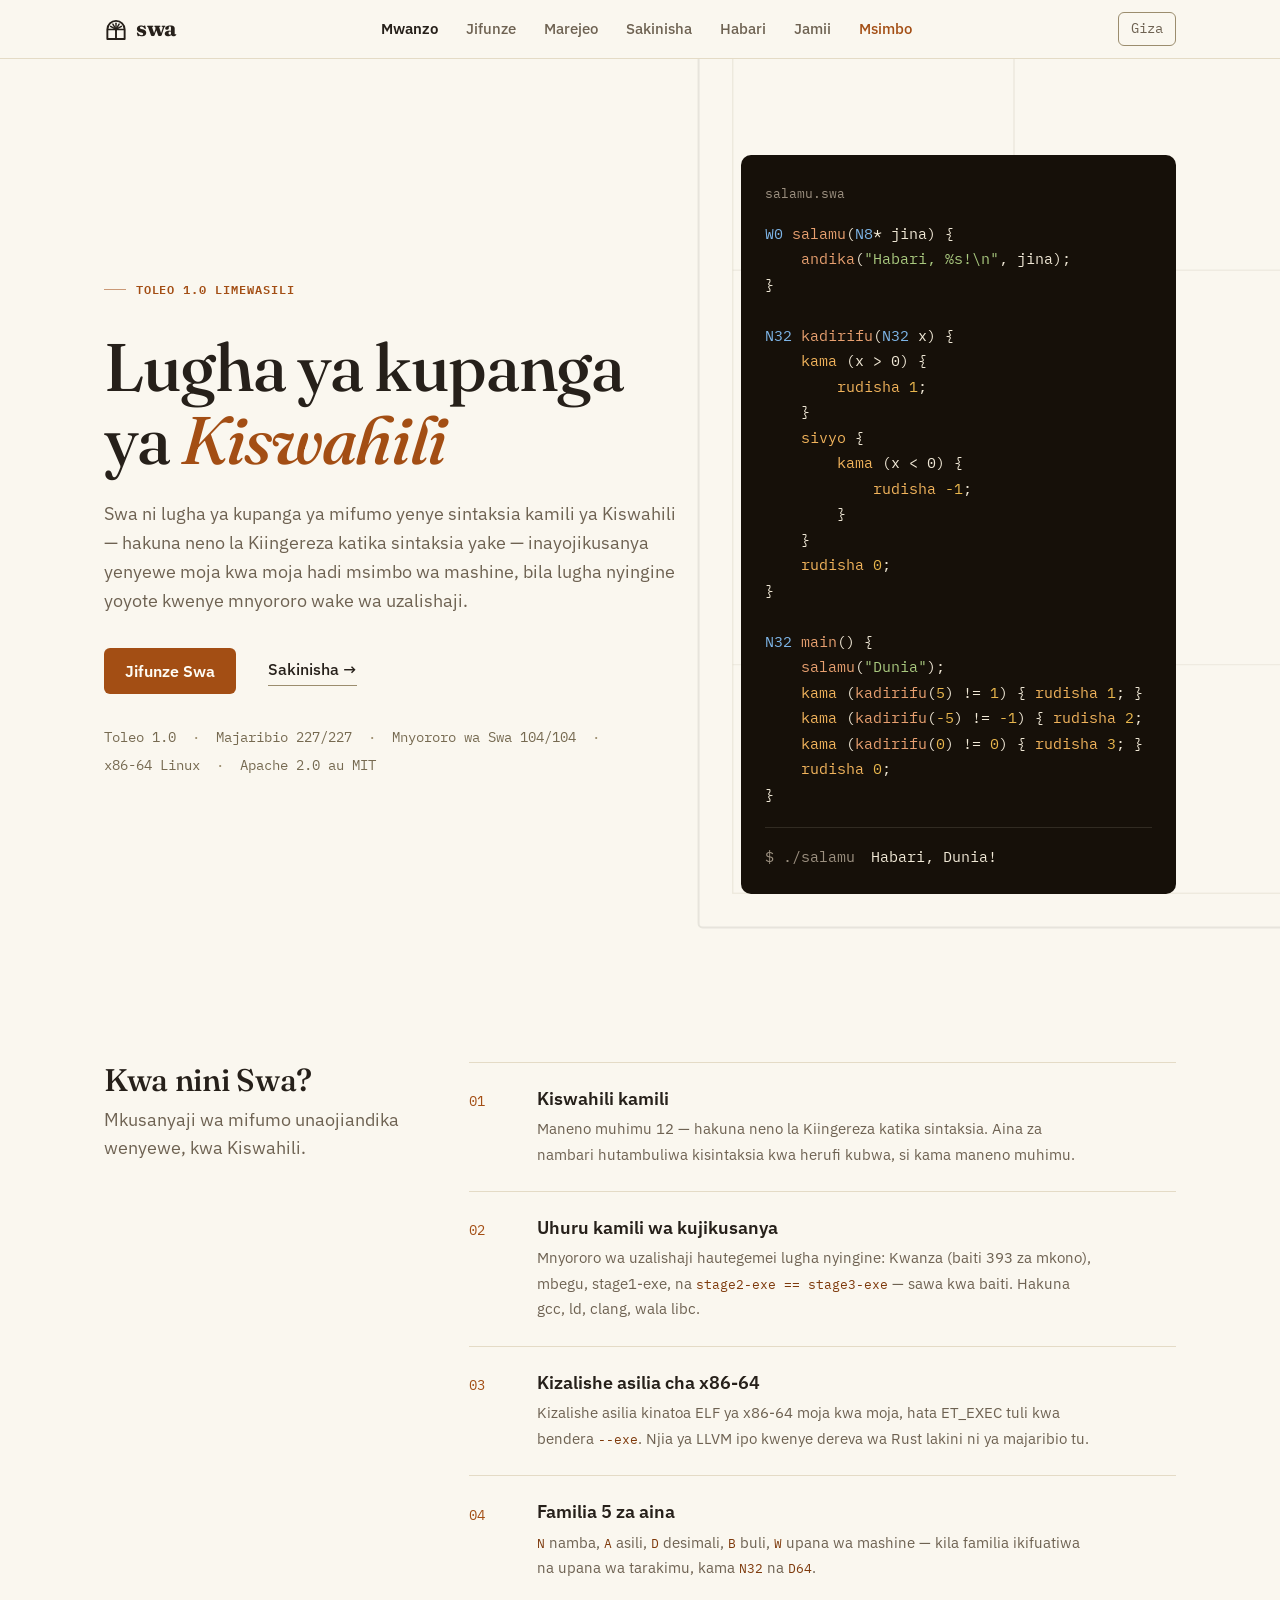
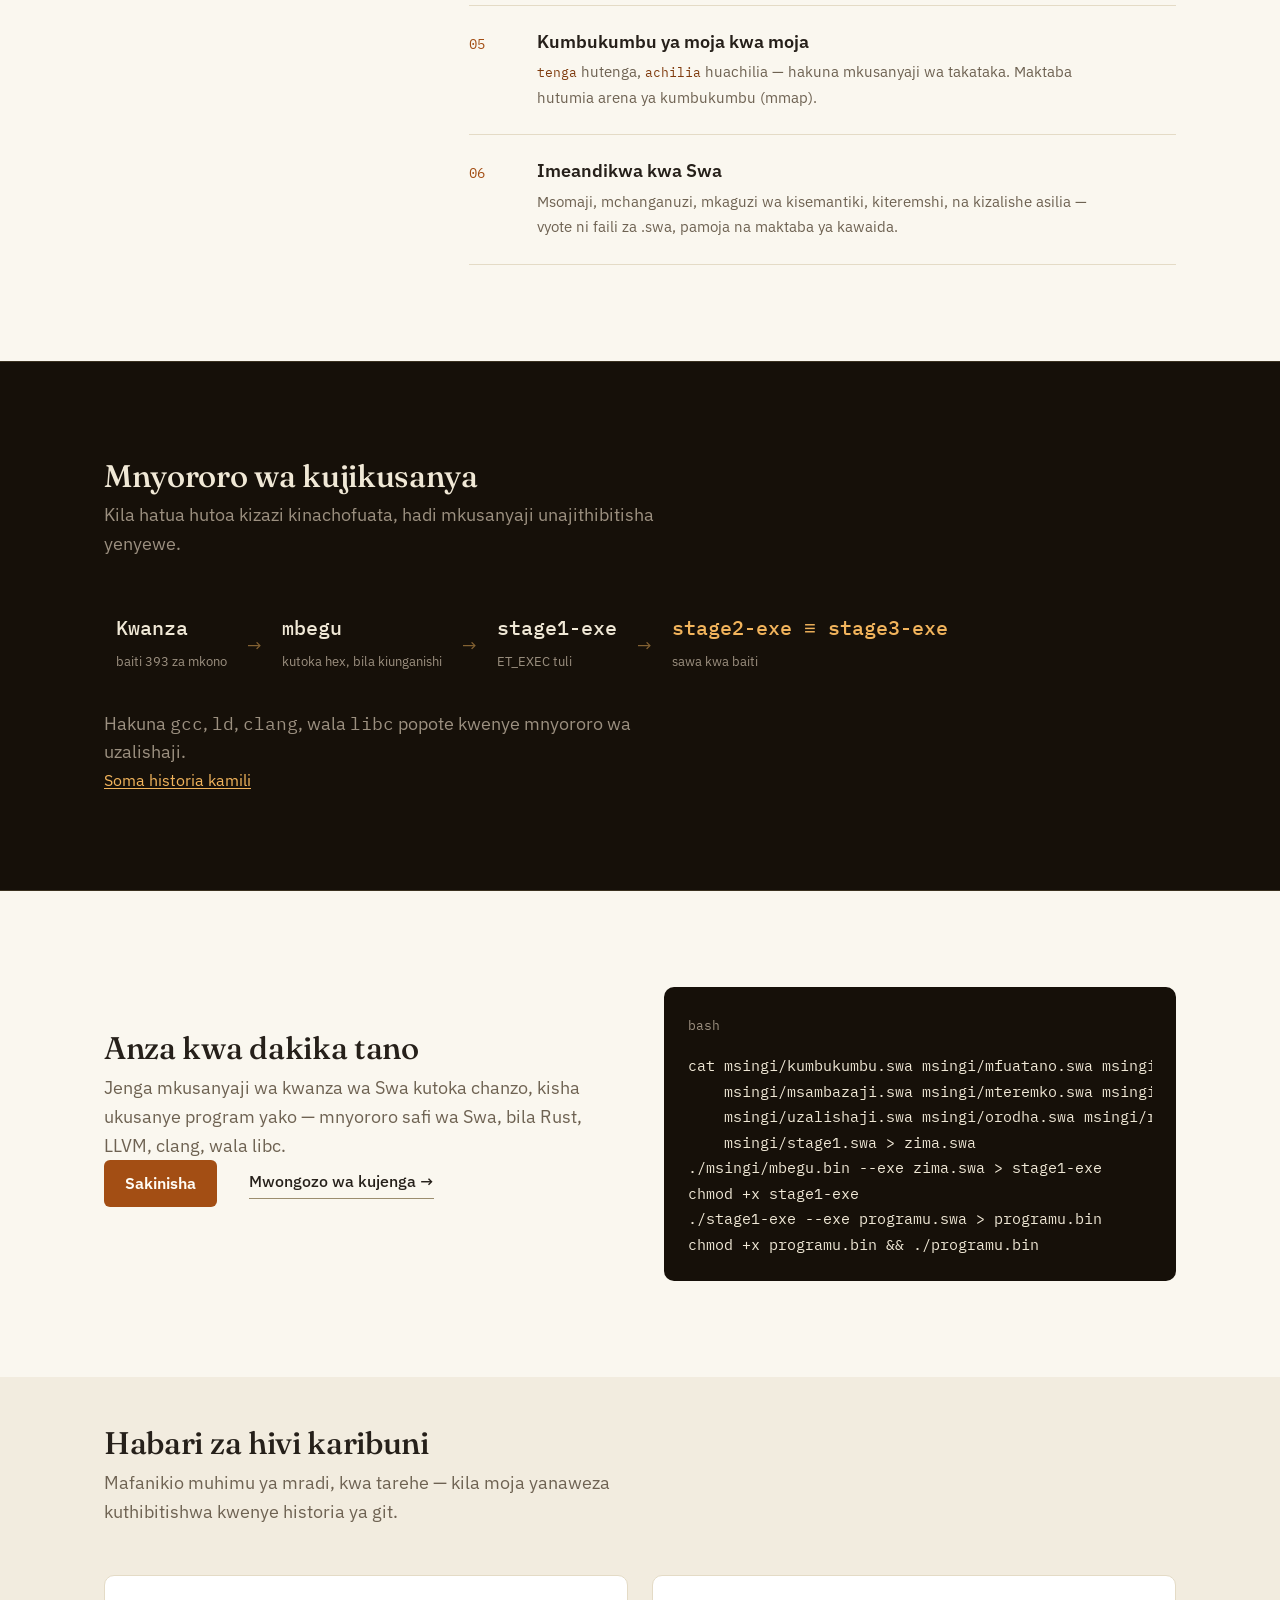
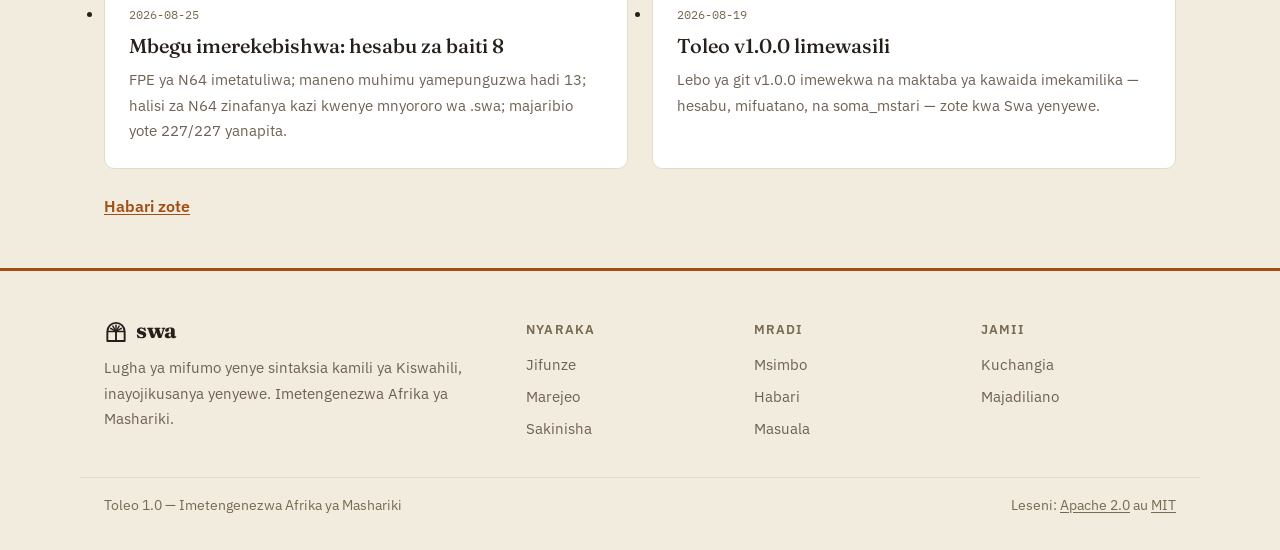
==== index.html @ 21070894 "chapa: nembo ya mlango wa kuchonga kwenye kichwa, favicon na logo.svg Inalingana na lugha-swa/.githu" ====
<!DOCTYPE html>
<html lang="sw">
<head>
  <meta charset="UTF-8">
  <meta name="viewport" content="width=device-width, initial-scale=1.0">
  <title>Swa — Lugha ya Kupanga ya Kiswahili</title>
  <meta name="description" content="Swa ni lugha ya kupanga ya mifumo yenye sintaksia kamili ya Kiswahili, inayojikusanya yenyewe hadi msimbo wa mashine. Toleo 1.0 limewasili: majaribio 227/227, mnyororo wa Swa 104/104.">
  <link rel="icon" type="image/svg+xml" href="favicon.svg">
  <link rel="canonical" href="https://lugha-swa.github.io/">
  <meta property="og:title" content="Swa — Lugha ya Kupanga ya Kiswahili">
  <meta property="og:description" content="Swa ni lugha ya kupanga ya mifumo yenye sintaksia kamili ya Kiswahili, inayojikusanya yenyewe hadi msimbo wa mashine. Toleo 1.0: majaribio 227/227, x86-64 Linux.">
  <meta property="og:type" content="website">
  <meta property="og:url" content="https://lugha-swa.github.io/">
  <meta property="og:image" content="https://lugha-swa.github.io/favicon.svg">
  <meta name="theme-color" content="#FAF7EF">
  <script>
  (function () {
    try {
      var t = localStorage.getItem("swa-mandhari");
      if (t === "giza" || (t === null && window.matchMedia("(prefers-color-scheme: dark)").matches)) {
        document.documentElement.setAttribute("data-mandhari", "giza");
      } else if (t === "mwanga") {
        document.documentElement.setAttribute("data-mandhari", "mwanga");
      }
    } catch (e) {}
  })();
  </script>
  <link rel="preconnect" href="https://fonts.googleapis.com">
  <link rel="preconnect" href="https://fonts.gstatic.com" crossorigin>
  <link href="https://fonts.googleapis.com/css2?family=Fraunces:opsz,wght@9..144,500;9..144,600;9..144,700&family=IBM+Plex+Mono:wght@400;500;600&family=IBM+Plex+Sans:wght@400;500;600;700&display=swap" rel="stylesheet">
  <link rel="stylesheet" href="style.css">
  <script src="app.js" defer></script>
</head>
<body>
  <a class="skip-link" href="#yaliyomo">Ruka hadi yaliyomo</a>

  <header class="site-header">
    <div class="header-inner">
      <a class="logo" href="/" aria-label="Swa — kurasa ya mwanzo">
        <svg class="logo-mark" viewBox="0 0 100 100" aria-hidden="true" focusable="false"><path d="M14 92 V52 A36 36 0 0 1 86 52 V92 Z" fill="none" stroke="currentColor" stroke-width="8" stroke-linejoin="round"/><line x1="50" y1="52" x2="50" y2="90" stroke="currentColor" stroke-width="8" stroke-linecap="round"/><line x1="18" y1="52" x2="82" y2="52" stroke="currentColor" stroke-width="7" stroke-linecap="round"/><line x1="50" y1="52" x2="27.5" y2="39.0" stroke="currentColor" stroke-width="6" stroke-linecap="round"/><line x1="50" y1="52" x2="37.0" y2="29.5" stroke="currentColor" stroke-width="6" stroke-linecap="round"/><line x1="50" y1="52" x2="50.0" y2="26.0" stroke="currentColor" stroke-width="6" stroke-linecap="round"/><line x1="50" y1="52" x2="63.0" y2="29.5" stroke="currentColor" stroke-width="6" stroke-linecap="round"/><line x1="50" y1="52" x2="72.5" y2="39.0" stroke="currentColor" stroke-width="6" stroke-linecap="round"/></svg>swa
      </a>
      <nav class="nav" aria-label="Urambazaji mkuu" id="urambazaji">
        <button class="nav-toggle" type="button" aria-expanded="false" aria-controls="urambazaji">Menyu</button>
        <ul class="nav-list">
          <li><a class="nav-link active" href="/" aria-current="page">Mwanzo</a></li>
          <li><a class="nav-link" href="jifunze.html">Jifunze</a></li>
          <li><a class="nav-link" href="marejeo.html">Marejeo</a></li>
          <li><a class="nav-link" href="sakinisha.html">Sakinisha</a></li>
          <li><a class="nav-link" href="habari.html">Habari</a></li>
          <li><a class="nav-link" href="jamii.html">Jamii</a></li>
          <li><a class="nav-link nav-link-msimbo" href="https://github.com/lugha-swa/swa">Msimbo</a></li>
        </ul>
      </nav>
      <button class="theme-toggle" type="button" data-mandhari-btn aria-pressed="false">Giza</button>
    </div>
  </header>

  <main id="yaliyomo">
    <!-- ===================== MWANZO (HERO) ===================== -->
    <section class="hero">
      <svg class="mlango-sanaa" viewBox="0 0 560 760" aria-hidden="true" focusable="false">
        <rect x="40" y="30" width="480" height="700" rx="3" fill="none" stroke="var(--ink)" stroke-width="1.5" opacity=".09"/>
        <rect x="66" y="56" width="428" height="648" fill="none" stroke="var(--border-strong)" stroke-width="1" opacity=".14"/>
        <line x1="280" y1="56" x2="280" y2="704" stroke="var(--border-strong)" stroke-width="1" opacity=".14"/>
        <line x1="66" y1="230" x2="280" y2="230" stroke="var(--border-strong)" stroke-width="1" opacity=".1"/>
        <line x1="66" y1="530" x2="280" y2="530" stroke="var(--border-strong)" stroke-width="1" opacity=".1"/>
        <line x1="280" y1="230" x2="494" y2="230" stroke="var(--border-strong)" stroke-width="1" opacity=".1"/>
        <line x1="280" y1="530" x2="494" y2="530" stroke="var(--border-strong)" stroke-width="1" opacity=".1"/>
        <g class="mwanga"><circle cx="280" cy="380" r="70" fill="url(#mlango-mwanga-grad)"/></g>
        <g class="nyota" transform="translate(280 380)">
          <polygon points="0,-17 4.7,-6.5 16,0 4.7,6.5 0,17 -4.7,6.5 -16,0 -4.7,-6.5" fill="var(--accent)" opacity=".85"/>
        </g>
        <defs>
          <radialGradient id="mlango-mwanga-grad" cx="50%" cy="50%" r="50%">
            <stop offset="0%" stop-color="var(--accent)" stop-opacity=".28"/>
            <stop offset="100%" stop-color="var(--accent)" stop-opacity="0"/>
          </radialGradient>
        </defs>
      </svg>
      <div class="hero-grid">
        <div>
          <a class="eyebrow" href="habari.html">Toleo 1.0 limewasili</a>
          <h1 class="hero-title">Lugha ya kupanga ya <span class="accent">Kiswahili</span></h1>
          <p class="hero-lede">
            Swa ni lugha ya kupanga ya mifumo yenye sintaksia kamili ya Kiswahili —
            hakuna neno la Kiingereza katika sintaksia yake — inayojikusanya yenyewe
            moja kwa moja hadi msimbo wa mashine, bila lugha nyingine yoyote kwenye
            mnyororo wake wa uzalishaji.
          </p>
          <div class="hero-cta">
            <a class="btn btn-primary" href="jifunze.html">Jifunze Swa</a>
            <a class="kiungo-pembeni" href="sakinisha.html">Sakinisha →</a>
          </div>
          <div class="hero-stats">
            <span>Toleo 1.0</span>
            <span>Majaribio 227/227</span>
            <span>Mnyororo wa Swa 104/104</span>
            <span>x86-64 Linux</span>
            <span>Apache 2.0 au MIT</span>
          </div>
        </div>
        <figure class="codeblock" data-fname="salamu.swa">
          <figcaption class="codeblock-bar">
            <span class="codeblock-fname">salamu.swa</span>
            <button class="codeblock-copy" type="button">Nakili</button>
          </figcaption>
          <pre><code><span class="tok-type">W0</span> <span class="tok-fn">salamu</span>(<span class="tok-type">N8</span>* jina) {
    <span class="tok-fn">andika</span>(<span class="tok-str">"Habari, %s!\n"</span>, jina);
}

<span class="tok-type">N32</span> <span class="tok-fn">kadirifu</span>(<span class="tok-type">N32</span> x) {
    <span class="tok-kw">kama</span> (x &gt; 0) {
        <span class="tok-kw">rudisha</span> <span class="tok-num">1</span>;
    }
    <span class="tok-kw">sivyo</span> {
        <span class="tok-kw">kama</span> (x &lt; 0) {
            <span class="tok-kw">rudisha</span> <span class="tok-num">-1</span>;
        }
    }
    <span class="tok-kw">rudisha</span> <span class="tok-num">0</span>;
}

<span class="tok-type">N32</span> <span class="tok-fn">main</span>() {
    <span class="tok-fn">salamu</span>(<span class="tok-str">"Dunia"</span>);
    <span class="tok-kw">kama</span> (<span class="tok-fn">kadirifu</span>(<span class="tok-num">5</span>) != <span class="tok-num">1</span>) { <span class="tok-kw">rudisha</span> <span class="tok-num">1</span>; }
    <span class="tok-kw">kama</span> (<span class="tok-fn">kadirifu</span>(<span class="tok-num">-5</span>) != <span class="tok-num">-1</span>) { <span class="tok-kw">rudisha</span> <span class="tok-num">2</span>; }
    <span class="tok-kw">kama</span> (<span class="tok-fn">kadirifu</span>(<span class="tok-num">0</span>) != <span class="tok-num">0</span>) { <span class="tok-kw">rudisha</span> <span class="tok-num">3</span>; }
    <span class="tok-kw">rudisha</span> <span class="tok-num">0</span>;
}</code></pre>
          <div class="codeblock-tokeo">
            <span class="codeblock-prompt">$ ./salamu</span>
            <span class="codeblock-pato">Habari, Dunia!</span>
          </div>
        </figure>
      </div>
    </section>

    <!-- ===================== KWA NINI SWA? ===================== -->
    <section class="section">
      <div class="wrap sifa-eneo">
        <div class="sifa-utangulizi taa-onekana">
          <h2 class="section-title">Kwa nini Swa?</h2>
          <p class="section-sub">Mkusanyaji wa mifumo unaojiandika wenyewe, kwa Kiswahili.</p>
        </div>
        <ul class="sifa-orodha taa-onekana">
          <li class="sifa-mstari">
            <span class="sifa-namba" aria-hidden="true">01</span>
            <div>
              <h3>Kiswahili kamili</h3>
              <p>Maneno muhimu 12 — hakuna neno la Kiingereza katika sintaksia. Aina za nambari hutambuliwa kisintaksia kwa herufi kubwa, si kama maneno muhimu.</p>
            </div>
          </li>
          <li class="sifa-mstari">
            <span class="sifa-namba" aria-hidden="true">02</span>
            <div>
              <h3>Uhuru kamili wa kujikusanya</h3>
              <p>Mnyororo wa uzalishaji hautegemei lugha nyingine: Kwanza (baiti 393 za mkono), mbegu, stage1-exe, na <code>stage2-exe == stage3-exe</code> — sawa kwa baiti. Hakuna gcc, ld, clang, wala libc.</p>
            </div>
          </li>
          <li class="sifa-mstari">
            <span class="sifa-namba" aria-hidden="true">03</span>
            <div>
              <h3>Kizalishe asilia cha x86-64</h3>
              <p>Kizalishe asilia kinatoa ELF ya x86-64 moja kwa moja, hata ET_EXEC tuli kwa bendera <code>--exe</code>. Njia ya LLVM ipo kwenye dereva wa Rust lakini ni ya majaribio tu.</p>
            </div>
          </li>
          <li class="sifa-mstari">
            <span class="sifa-namba" aria-hidden="true">04</span>
            <div>
              <h3>Familia 5 za aina</h3>
              <p><code>N</code> namba, <code>A</code> asili, <code>D</code> desimali, <code>B</code> buli, <code>W</code> upana wa mashine — kila familia ikifuatiwa na upana wa tarakimu, kama <code>N32</code> na <code>D64</code>.</p>
            </div>
          </li>
          <li class="sifa-mstari">
            <span class="sifa-namba" aria-hidden="true">05</span>
            <div>
              <h3>Kumbukumbu ya moja kwa moja</h3>
              <p><code>tenga</code> hutenga, <code>achilia</code> huachilia — hakuna mkusanyaji wa takataka. Maktaba hutumia arena ya kumbukumbu (mmap).</p>
            </div>
          </li>
          <li class="sifa-mstari">
            <span class="sifa-namba" aria-hidden="true">06</span>
            <div>
              <h3>Imeandikwa kwa Swa</h3>
              <p>Msomaji, mchanganuzi, mkaguzi wa kisemantiki, kiteremshi, na kizalishe asilia — vyote ni faili za .swa, pamoja na maktaba ya kawaida.</p>
            </div>
          </li>
        </ul>
      </div>
    </section>

    <!-- ===================== MNYORORO WA KUJIKUSANYA ===================== -->
    <section class="band">
      <div class="wrap taa-onekana">
        <div class="section-head">
          <h2 class="section-title">Mnyororo wa kujikusanya</h2>
          <p class="section-sub">Kila hatua hutoa kizazi kinachofuata, hadi mkusanyaji unajithibitisha yenyewe.</p>
        </div>
        <ol class="mtiririko" aria-label="Mnyororo wa kujikusanya">
          <li class="hatua-kipengele"><code>Kwanza</code><span>baiti 393 za mkono</span></li>
          <li class="mtiririko-kiungo" aria-hidden="true">→</li>
          <li class="hatua-kipengele"><code>mbegu</code><span>kutoka hex, bila kiunganishi</span></li>
          <li class="mtiririko-kiungo" aria-hidden="true">→</li>
          <li class="hatua-kipengele"><code>stage1-exe</code><span>ET_EXEC tuli</span></li>
          <li class="mtiririko-kiungo" aria-hidden="true">→</li>
          <li class="hatua-kipengele hatua-thibitisho"><code>stage2-exe ≡ stage3-exe</code><span>sawa kwa baiti</span></li>
        </ol>
        <p class="section-sub">Hakuna <code>gcc</code>, <code>ld</code>, <code>clang</code>, wala <code>libc</code> popote kwenye mnyororo wa uzalishaji.</p>
        <p><a href="habari.html">Soma historia kamili</a></p>
      </div>
    </section>

    <!-- ===================== ANZA SASA ===================== -->
    <section class="section">
      <div class="split-grid">
        <div>
          <h2 class="section-title">Anza kwa dakika tano</h2>
          <p class="section-sub">
            Jenga mkusanyaji wa kwanza wa Swa kutoka chanzo, kisha ukusanye program
            yako — mnyororo safi wa Swa, bila Rust, LLVM, clang, wala libc.
          </p>
          <div class="hero-cta">
            <a class="btn btn-primary" href="sakinisha.html">Sakinisha</a>
            <a class="kiungo-pembeni" href="https://github.com/lugha-swa/swa">Mwongozo wa kujenga →</a>
          </div>
        </div>
        <figure class="codeblock" data-fname="bash">
          <figcaption class="codeblock-bar">
            <span class="codeblock-fname">bash</span>
            <button class="codeblock-copy" type="button">Nakili</button>
          </figcaption>
          <pre><code>cat msingi/kumbukumbu.swa msingi/mfuatano.swa msingi/msomaji.swa \
    msingi/msambazaji.swa msingi/mteremko.swa msingi/mkaguzi.swa \
    msingi/uzalishaji.swa msingi/orodha.swa msingi/ramani.swa \
    msingi/stage1.swa > zima.swa
./msingi/mbegu.bin --exe zima.swa > stage1-exe
chmod +x stage1-exe
./stage1-exe --exe programu.swa > programu.bin
chmod +x programu.bin &amp;&amp; ./programu.bin</code></pre>
        </figure>
      </div>
    </section>

    <!-- ===================== HABARI ===================== -->
    <section class="section section-alt">
      <div class="wrap">
        <div class="section-head">
          <h2 class="section-title">Habari za hivi karibuni</h2>
          <p class="section-sub">Mafanikio muhimu ya mradi, kwa tarehe — kila moja yanaweza kuthibitishwa kwenye historia ya git.</p>
        </div>
        <ul class="news-grid">
          <li class="post">
            <time class="post-date" datetime="2026-08-25">2026-08-25</time>
            <h2><a href="habari.html">Mbegu imerekebishwa: hesabu za baiti 8</a></h2>
            <p>FPE ya N64 imetatuliwa; maneno muhimu yamepunguzwa hadi 13; halisi za N64 zinafanya kazi kwenye mnyororo wa .swa; majaribio yote 227/227 yanapita.</p>
          </li>
          <li class="post">
            <time class="post-date" datetime="2026-08-19">2026-08-19</time>
            <h2><a href="habari.html">Toleo v1.0.0 limewasili</a></h2>
            <p>Lebo ya git v1.0.0 imewekwa na maktaba ya kawaida imekamilika — hesabu, mifuatano, na soma_mstari — zote kwa Swa yenyewe.</p>
          </li>
        </ul>
        <a class="news-more" href="habari.html">Habari zote</a>
      </div>
    </section>
  </main>

  <footer class="site-footer">
    <div class="footer-inner">
      <div class="footer-brand">
        <a class="logo" href="/" aria-label="Swa — kurasa ya mwanzo">
          <svg class="logo-mark" viewBox="0 0 100 100" aria-hidden="true" focusable="false"><path d="M14 92 V52 A36 36 0 0 1 86 52 V92 Z" fill="none" stroke="currentColor" stroke-width="8" stroke-linejoin="round"/><line x1="50" y1="52" x2="50" y2="90" stroke="currentColor" stroke-width="8" stroke-linecap="round"/><line x1="18" y1="52" x2="82" y2="52" stroke="currentColor" stroke-width="7" stroke-linecap="round"/><line x1="50" y1="52" x2="27.5" y2="39.0" stroke="currentColor" stroke-width="6" stroke-linecap="round"/><line x1="50" y1="52" x2="37.0" y2="29.5" stroke="currentColor" stroke-width="6" stroke-linecap="round"/><line x1="50" y1="52" x2="50.0" y2="26.0" stroke="currentColor" stroke-width="6" stroke-linecap="round"/><line x1="50" y1="52" x2="63.0" y2="29.5" stroke="currentColor" stroke-width="6" stroke-linecap="round"/><line x1="50" y1="52" x2="72.5" y2="39.0" stroke="currentColor" stroke-width="6" stroke-linecap="round"/></svg>swa
        </a>
        <p>Lugha ya mifumo yenye sintaksia kamili ya Kiswahili, inayojikusanya yenyewe. Imetengenezwa Afrika ya Mashariki.</p>
      </div>
      <nav class="footer-col" aria-label="Nyaraka">
        <h4>Nyaraka</h4>
        <a href="jifunze.html">Jifunze</a>
        <a href="marejeo.html">Marejeo</a>
        <a href="sakinisha.html">Sakinisha</a>
      </nav>
      <nav class="footer-col" aria-label="Mradi">
        <h4>Mradi</h4>
        <a href="https://github.com/lugha-swa/swa">Msimbo</a>
        <a href="habari.html">Habari</a>
        <a href="https://github.com/lugha-swa/swa/issues">Masuala</a>
      </nav>
      <nav class="footer-col" aria-label="Jamii">
        <h4>Jamii</h4>
        <a href="jamii.html">Kuchangia</a>
        <a href="https://github.com/lugha-swa/swa/discussions">Majadiliano</a>
      </nav>
    </div>
    <div class="footer-bottom">
      <span>Toleo 1.0 — Imetengenezwa Afrika ya Mashariki</span>
      <span>Leseni: <a href="https://github.com/lugha-swa/swa/blob/main/LICENSE-APACHE">Apache 2.0</a> au <a href="https://github.com/lugha-swa/swa/blob/main/LICENSE-MIT">MIT</a></span>
    </div>
  </footer>
</body>
</html>
---- style.css ----
/* ============================================================
   Swa — mtindo wa tovuti
   ------------------------------------------------------------
   Utambulisho: "mlango uliochongwa" — milango ya mninga ya
   Zanzibar. Mandhari ya mwanga ni ukuta wa chokaa wa asubuhi;
   mandhari ya giza ni mlango usiku. Shaba ni accent, bahari ni
   rangi ya pili, na nyota ya pembe nane ndiyo pambo pekee.
   Maelezo kamili ya muundo: /tmp/swa-tovuti-kazi/mwelekeo-wa-muundo.md
   ============================================================ */

/* ------------------------------------------------------------
   1a. Tokens za mandhari ya mwanga (chaguo-msingi)
   ------------------------------------------------------------ */
:root {
  color-scheme: light;

  /* Mfuko na gridi */
  --container: 70rem;
  --container-narrow: 45rem;

  /* Familia za fonti (mistari ya kuhifadhi) */
  --font-sans:    "IBM Plex Sans", system-ui, -apple-system, "Segoe UI", Roboto, "Helvetica Neue", Arial, sans-serif;
  --font-display: "Fraunces", "Iowan Old Style", "Palatino Linotype", "Book Antiqua", Georgia, serif;
  --font-mono:    "IBM Plex Mono", ui-monospace, "SF Mono", "Cascadia Mono", "JetBrains Mono", Menlo, Consolas, "Liberation Mono", monospace;

  /* Kiwango cha ukubwa (uwiano 1.25) */
  --fs-xs:  0.75rem;   /* tarehe, lebo za kando */
  --fs-sm:  0.875rem;  /* vichwa vya kolamu, jina la faili, mawimbi ya terminal */
  --fs-base: 1rem;     /* maandishi ya msingi */
  --fs-md:  1.125rem;  /* lede, kichwa cha kadi, vitufe vikubwa */
  --fs-1:   1.25rem;   /* kichwa cha h3 (ndani ya prose) */
  --fs-2:   1.5625rem; /* kichwa cha h3 maalum, kauli */
  --fs-3:   1.953rem;  /* kichwa cha h2 cha sehemu */
  --fs-4:   2.441rem;  /* kichwa cha h1 cha kurasa ndogo */
  --fs-5:   3.052rem;  /* kichwa cha hero (kikubwa) */
  --fs-6:   3.815rem;  /* kichwa cha hero (kikubwa zaidi, 1200px+) */

  /* Kiwango cha nafasi */
  --space-1: 0.25rem;
  --space-2: 0.5rem;
  --space-3: 0.75rem;
  --space-4: 1rem;
  --space-5: 1.5rem;
  --space-6: 2rem;
  --space-7: 3rem;
  --space-8: 4rem;
  --space-9: 6rem;

  /* Rangi za msingi */
  --bg:              #FAF7EF;  /* ukuta wa chokaa */
  --bg-alt:          #F2ECDF;  /* kivuli cha chokaa */
  --surface:         #FFFFFF;  /* uso wa kadi */
  --ink:             #26201A;  /* mninga */
  --muted:           #6E6252;  /* mchanga mweusi */
  --faint:           #766A51;  /* mchanga mweusi zaidi (lebo, tarehe) */
  --accent:          #A34E14;  /* shaba (viungo, vitufe) */
  --accent-strong:   #7E3A0C;  /* shaba iliyokolea (hover) */
  --accent-soft:     #F6E6D3;  /* chip ya accent (kipengele kinachotumika) */
  --ocean:           #1D4E77;  /* bahari (accent ya pili) */
  --ocean-soft:      #E9F1F8;  /* callout ya maelezo */
  --kijani-soft:     #EBF2E5;  /* callout ya kidokezo */
  --btn-text:        #FFFDF6;  /* maandishi kwenye vitufe vya shaba */
  --border:          #E4DBC6;  /* mpaka wa mapambo (1px) */
  --border-strong:   #9B8D6E;  /* mpaka wa vipengele vya UI */
  --inline-code-bg:  #F2ECDF;
  --inline-code-ink: #7E3A0C;
  --focus-outline:   #A34E14;

  /* Kisima cha msimbo = bendi ya usiku */
  --code-bg:         #161009;  /* mninga giza */
  --code-ink:        #F0E8D6;  /* mwanga wa mbao */
  --code-muted:      #9C9080;  /* jina la faili, mwongozo */
  --code-link:       #F2B45C;  /* shaba angavu: viungo kwenye bendi, neno muhimu */
  --code-link-hover: #E8A070;
  --code-border:     #3A3120;  /* mpaka wa mapambo ndani ya kisima */

  /* Sintaksia (kwenye --code-bg) */
  --syn-kw:   #F2B45C;  /* neno muhimu */
  --syn-type: #7DB4E6;  /* aina */
  --syn-fn:   #E8A070;  /* kazi */
  --syn-str:  #A9C97F;  /* mfuatano */
  --syn-num:  #E8B64D;  /* nambari */
  --syn-com:  #9C9080;  /* maoni */

  /* Rangi za ziada za callouts (zilizopimwa katika 3.5) */
  --kijani:             #3E5C2E;  /* mpaka wa callout ya kidokezo */
  --accent-soft-callout: #FBEBDD; /* usuli wa callout ya tahadhari */
}

/* ------------------------------------------------------------
   1b. Mandhari ya giza kutoka kwa mfumo (bila JS, bila uchaguzi)
       — mlango wa mninga usiku. Mtumiaji aliyechagua "mwanga"
       kwa uwazi huzuia block hii.
   ------------------------------------------------------------ */
@media (prefers-color-scheme: dark) {
  :root:not([data-mandhari="mwanga"]) {
    color-scheme: dark;

    --bg:              #16110A;  /* mninga usiku */
    --bg-alt:          #1D1710;
    --surface:         #221B12;
    --ink:             #F1E9D6;  /* mwanga wa mbao */
    --muted:           #B7AC97;
    --faint:           #9C8F7E;
    --accent:          #E3A04B;  /* shaba angavu */
    --accent-strong:   #C98532;
    --accent-soft:     #3A2B17;
    --ocean:           #7FB8E8;  /* bahari ya usiku */
    --ocean-soft:      #16222E;
    --kijani-soft:     #1A2417;
    --btn-text:        #1A140B;
    --border:          #33291B;
    --border-strong:   #76674E;
    --inline-code-bg:  #2A2113;
    --inline-code-ink: #E3A04B;
    --focus-outline:   #E3A04B;

    --code-bg:         #0D0905;
    --code-ink:        #F2EAD8;
    --code-muted:      #A79A88;
    --code-link:       #F4BA63;
    --code-link-hover: #EC9E6E;
    --code-border:     #2E2414;

    --syn-kw:   #F4BA63;
    --syn-type: #83BCEF;
    --syn-fn:   #EC9E6E;
    --syn-str:  #B2D389;
    --syn-num:  #ECC05E;
    --syn-com:  #A79A88;

    --kijani:              #A9C97F;
    --accent-soft-callout: #2E2417;
  }

  /* Marekebisho ya vipengele kwa giza (nguvu zaidi ya mistari ya chini) */
  :root:not([data-mandhari="mwanga"]) .site-footer { background: var(--bg); }
  :root:not([data-mandhari="mwanga"]) .docs-link.active,
  :root:not([data-mandhari="mwanga"]) .docs-link[aria-current="location"] { color: var(--code-link); }
  :root:not([data-mandhari="mwanga"]) .callout-tahadhari .callout-title { color: var(--accent); }
}

/* ------------------------------------------------------------
   1c. Mandhari ya giza iliyochaguliwa na mtumiaji (inashinda
       kila kitu, pande zote mbili)
   ------------------------------------------------------------ */
:root[data-mandhari="giza"] {
  color-scheme: dark;

  --bg:              #16110A;
  --bg-alt:          #1D1710;
  --surface:         #221B12;
  --ink:             #F1E9D6;
  --muted:           #B7AC97;
  --faint:           #9C8F7E;
  --accent:          #E3A04B;
  --accent-strong:   #C98532;
  --accent-soft:     #3A2B17;
  --ocean:           #7FB8E8;
  --ocean-soft:      #16222E;
  --kijani-soft:     #1A2417;
  --btn-text:        #1A140B;
  --border:          #33291B;
  --border-strong:   #76674E;
  --inline-code-bg:  #2A2113;
  --inline-code-ink: #E3A04B;
  --focus-outline:   #E3A04B;

  --code-bg:         #0D0905;
  --code-ink:        #F2EAD8;
  --code-muted:      #A79A88;
  --code-link:       #F4BA63;
  --code-link-hover: #EC9E6E;
  --code-border:     #2E2414;

  --syn-kw:   #F4BA63;
  --syn-type: #83BCEF;
  --syn-fn:   #EC9E6E;
  --syn-str:  #B2D389;
  --syn-num:  #ECC05E;
  --syn-com:  #A79A88;

  --kijani:              #A9C97F;
  --accent-soft-callout: #2E2417;
}

:root[data-mandhari="giza"] .site-footer { background: var(--bg); }
:root[data-mandhari="giza"] .docs-link.active,
:root[data-mandhari="giza"] .docs-link[aria-current="location"] { color: var(--code-link); }
:root[data-mandhari="giza"] .callout-tahadhari .callout-title { color: var(--accent); }

/* ------------------------------------------------------------
   2. Msingi
   ------------------------------------------------------------ */
*,
*::before,
*::after { box-sizing: border-box; }

html {
  scroll-behavior: smooth;
  scroll-padding-top: 5rem;  /* kichwa kinachonata hakifichi vichwa vya ndani */
}

html,
body { overflow-x: clip; }  /* hakuna ukanda wa mlalo kwenye mwili kamwe */

body {
  margin: 0;
  background: var(--bg);
  color: var(--ink);
  font-family: var(--font-sans);
  font-size: var(--fs-base);
  line-height: 1.7;
  overflow-wrap: break-word;
}

h1, h2, h3, h4, h5, h6,
p, figure, blockquote, dl, dd { margin: 0; }

ul, ol { margin: 0; padding: 0; }

code { font-family: var(--font-mono); }

pre { font-family: var(--font-mono); }

a {
  color: var(--accent);
  text-decoration: underline;
  text-underline-offset: 2px;
}

a:hover { color: var(--accent-strong); }

::selection {
  background: var(--accent-soft);
  color: var(--ink);
}

/* Mwelekeo unaoonekana kwa kibodi pekee */
a:focus-visible,
button:focus-visible,
input:focus-visible,
select:focus-visible,
textarea:focus-visible,
summary:focus-visible,
[tabindex]:not([tabindex="-1"]):focus-visible {
  outline: 2px solid var(--focus-outline);
  outline-offset: 2px;
}

/* Kiungo cha kuruka — kinaonekana kwa Shift+Tab ya kwanza */
.skip-link {
  position: absolute;
  left: 1rem;
  top: -100%;
  z-index: 100;
  background: var(--accent);
  color: var(--btn-text);
  padding: 0.5rem 1rem;
  border-radius: 0 0 6px 6px;
  font-weight: 600;
  text-decoration: none;
}
.skip-link:focus { top: 0; }

/* Kificho cha skrini pekee */
.sr-only {
  position: absolute;
  width: 1px;
  height: 1px;
  padding: 0;
  margin: -1px;
  overflow: hidden;
  clip: rect(0 0 0 0);
  clip-path: inset(50%);
  white-space: nowrap;
  border: 0;
}

/* ------------------------------------------------------------
   3. Mfuko, gridi, mdundo wa sehemu
   ------------------------------------------------------------ */
.wrap,
.header-inner,
.footer-inner,
.footer-bottom {
  max-width: var(--container);
  margin-inline: auto;
  padding-inline: 1.5rem;
}

.container-narrow { max-width: var(--container-narrow); }

section.hero > .hero-grid:not(.wrap),
section > .split-grid:not(.wrap) {
  max-width: var(--container);
  margin-inline: auto;
  padding-inline: 1.5rem;
}

/* Mdundo wa sehemu: kubwa (96px) kwenye desktop, 48px chini yake */
.section,
.band { padding-block: var(--space-7); }

.section-alt {
  background: var(--bg-alt);
  padding-block: var(--space-6);  /* sehemu za pili: kompakt kidogo */
}

.section-head { margin-bottom: var(--space-6); }

.section-title {
  font-family: var(--font-display);
  font-weight: 500;
  font-size: var(--fs-3);
  line-height: 1.15;
  letter-spacing: -0.01em;
  margin: 0 0 var(--space-2);
}

.section-sub {
  color: var(--muted);
  font-size: var(--fs-md);
  line-height: 1.6;
  max-width: 55ch;
  margin: 0;
}

/* Bendi ya usiku (mnyororo wa kujikusanya) — ukuta wa kisima */
.band {
  background: var(--code-bg);
  color: var(--code-ink);
  border-top: 1px solid var(--code-border);
  border-bottom: 1px solid var(--code-border);
}
.band .section-title { color: var(--code-ink); }
.band .section-sub { color: var(--code-muted); }
.band a { color: var(--code-link); }
.band a:hover { color: var(--code-link-hover); }
.band :focus-visible,
.codeblock :focus-visible { outline-color: var(--code-link); }  /* shaba juu ya mbao */
.band .btn-primary {
  background: var(--code-link);
  color: var(--code-bg);
}
.band .btn-primary:hover {
  background: var(--code-link-hover);
  color: var(--code-bg);
}

/* ------------------------------------------------------------
   4. Kichwa na urambazaji
   ------------------------------------------------------------ */
.site-header {
  position: sticky;
  top: 0;
  z-index: 40;
  background: var(--bg);
  border-bottom: 1px solid var(--border);
}

.header-inner {
  display: flex;
  align-items: center;
  justify-content: space-between;
  gap: var(--space-4);
  padding-block: 0.75rem;  /* urefu wa kichwa: 64px */
}

/* Nembo: alama + "swa" */
.logo {
  display: inline-flex;
  align-items: center;
  gap: 0.5rem;
  font-family: var(--font-display);
  font-weight: 700;
  font-size: 1.35rem;
  letter-spacing: -0.02em;
  line-height: 1;
  color: var(--ink);
  text-decoration: none;
}
.logo-mark {
  width: 1.5rem;
  height: 1.5rem;
  flex-shrink: 0;
}

/* Urambazaji */
.nav-toggle {
  display: none;
  font-family: var(--font-mono);
  font-size: var(--fs-sm);
  color: var(--muted);
  background: none;
  border: 1px solid var(--border-strong);
  border-radius: 6px;
  padding: 0.375rem 0.75rem;
  cursor: pointer;
  line-height: 1.4;
}
.nav-toggle:hover { color: var(--accent); border-color: var(--accent); }

.nav-list {
  display: flex;
  align-items: center;
  gap: var(--space-5);
  list-style: none;
}

.nav-link {
  color: var(--muted);
  text-decoration: none;
  font-size: 0.9375rem;
  font-weight: 500;
  line-height: 1.4;
  padding: 0.25rem 0.125rem;
  border-radius: 4px;
}
.nav-link:hover { color: var(--ink); }
.nav-link.active,
.nav-link[aria-current="page"] {
  color: var(--ink);
  font-weight: 600;
}
.nav-link-msimbo { color: var(--accent); }
.nav-link-msimbo:hover { color: var(--accent-strong); }

/* Kitufe cha mandhari: maandishi yanaonyesha mandhari ya kwenda */
.theme-toggle {
  font-family: var(--font-mono);
  font-size: var(--fs-sm);
  color: var(--muted);
  background: none;
  border: 1px solid var(--border-strong);
  border-radius: 6px;
  padding: 0.375rem 0.75rem;
  cursor: pointer;
  line-height: 1.4;
  flex-shrink: 0;
}
.theme-toggle:hover { color: var(--accent); border-color: var(--accent); }

/* ------------------------------------------------------------
   5. Vitufe
   ------------------------------------------------------------ */
.btn {
  display: inline-block;
  padding: 0.6875rem 1.25rem;  /* 11px 20px */
  border-radius: 6px;
  font-family: var(--font-sans);
  font-weight: 600;
  font-size: 1rem;
  line-height: 1.4;
  text-decoration: none;
  border: 1px solid transparent;
  cursor: pointer;
  transition: background-color .2s ease, color .2s ease;
}
.btn-primary { background: var(--accent); color: var(--btn-text); }
.btn-primary:hover { background: var(--accent-strong); color: var(--btn-text); }
.btn:focus-visible {
  outline: 2px solid var(--focus-outline);
  outline-offset: 2px;
}
.btn:active { transform: translateY(1px); }
.btn:disabled { opacity: 0.5; cursor: default; }

/* Kiungo cha pili — maandishi tu, si kitufe cha pili chenye uzito sawa */
.kiungo-pembeni {
  display: inline-flex;
  align-items: center;
  gap: 0.4em;
  color: var(--ink);
  font-weight: 500;
  font-size: 1rem;
  text-decoration: none;
  border-bottom: 1px solid var(--border-strong);
  padding-bottom: 0.125rem;
  transition: color .2s ease, border-color .2s ease;
}
.kiungo-pembeni:hover { color: var(--accent); border-color: var(--accent); }

/* Eyebrow — lebo ndogo ya maandishi, si chip yenye mpaka */
.eyebrow {
  display: inline-flex;
  align-items: center;
  gap: 0.6rem;
  color: var(--accent);
  font-family: var(--font-mono);
  font-size: var(--fs-xs);
  font-weight: 600;
  text-transform: uppercase;
  letter-spacing: 0.08em;
  text-decoration: none;
}
.eyebrow::before { content: ""; width: 1.375rem; height: 1px; background: currentColor; opacity: .55; }
.eyebrow:hover { color: var(--accent-strong); }
.hero .eyebrow { margin-bottom: var(--space-6); }

/* ------------------------------------------------------------
   6. Kisima cha msimbo
   ------------------------------------------------------------ */
.codeblock {
  position: relative;
  background: var(--code-bg);
  color: var(--code-ink);
  border-radius: 10px;
  font-family: var(--font-mono);
  font-size: 0.9375rem;  /* 15px — kubwa kuliko 13.8px ya zamani */
  line-height: 1.7;
  margin: 0;
  padding: 1.75rem 1.5rem 1.5rem;
  min-width: 0;
}

/* Jina la faili ni lebo tu juu ya msimbo, si upau wa dirisha */
.codeblock-bar {
  display: block;
  margin: 0 0 1rem;
  font-size: 0.8125rem;
  color: var(--code-muted);
}

/* Kitufe cha kunakili: kimefichwa hadi kishale kishike kisima —
   isipokuwa kwenye vifaa vya kugusa, ambavyo hakuna kishale */
.codeblock-copy {
  position: absolute;
  top: 1.25rem;
  right: 1.25rem;
  border: 1px solid var(--code-border);
  border-radius: 4px;
  background: color-mix(in srgb, var(--code-bg) 70%, black 8%);
  color: var(--code-muted);
  font-family: inherit;
  font-size: 0.8125rem;
  padding: 0.3rem 0.75rem;
  cursor: pointer;
  line-height: 1.4;
  transition: opacity .2s ease, border-color .2s ease, color .2s ease;
}
.codeblock-copy:hover,
.codeblock-copy:focus-visible { border-color: var(--code-link); color: var(--code-link); }
.codeblock-copy.imenakiliwa { border-color: var(--code-link); color: var(--code-link); }

@media (hover: hover) and (pointer: fine) {
  .codeblock-copy { opacity: 0; }
  .codeblock:hover .codeblock-copy,
  .codeblock:focus-within .codeblock-copy,
  .codeblock-copy:focus-visible,
  .codeblock-copy.imenakiliwa { opacity: 1; }
}

.codeblock pre {
  margin: 0;
  padding: 0;
  overflow-x: auto;
  tab-size: 4;
}

.codeblock-tokeo {
  margin-top: 1.25rem;
  padding-top: 1rem;
  border-top: 1px solid color-mix(in srgb, var(--code-ink) 12%, transparent);
  color: var(--code-ink);
  display: flex;
  gap: 1rem;
  flex-wrap: wrap;
}
.codeblock-prompt { color: var(--code-muted); }

/* Tokens za sintaksia (zote zimepimwa dhidi ya --code-bg) */
.tok-kw   { color: var(--syn-kw); }
.tok-type { color: var(--syn-type); }
.tok-fn   { color: var(--syn-fn); }
.tok-str  { color: var(--syn-str); }
.tok-num  { color: var(--syn-num); font-variant-numeric: tabular-nums; }
.tok-com  { color: var(--syn-com); font-style: italic; }

/* ------------------------------------------------------------
   7. Prose, msimbo wa ndani, callouts, majedwali
   ------------------------------------------------------------ */
.prose,
.docs-content { max-width: var(--container-narrow); min-width: 0; }

/* .docs-content hushiriki uchapaji ule ule — inaweza kutumika pekee
   au pamoja na .prose */
.prose h2,
.docs-content h2 {
  font-family: var(--font-display);
  font-weight: 500;
  font-size: var(--fs-3);
  line-height: 1.15;
  letter-spacing: -0.01em;
  margin: var(--space-7) 0 var(--space-4);
}
.prose h2:first-child,
.docs-content h2:first-child { margin-top: 0; }

.prose h3,
.docs-content h3 {
  font-size: var(--fs-1);
  font-weight: 600;
  line-height: 1.3;
  margin: var(--space-6) 0 var(--space-2);
}

.prose h4,
.docs-content h4 {
  font-size: var(--fs-base);
  font-weight: 600;
  line-height: 1.3;
  margin: var(--space-5) 0 var(--space-2);
}

.prose p,
.docs-content p {
  margin: 0 0 var(--space-4);
  line-height: 1.7;
}

.prose a,
.docs-content a {
  color: var(--accent);
  text-decoration: underline;
  text-underline-offset: 2px;
}
.prose a:hover,
.docs-content a:hover { color: var(--accent-strong); }

.prose strong,
.docs-content strong { font-weight: 600; }

.prose ul,
.prose ol,
.docs-content ul,
.docs-content ol {
  margin: 0 0 var(--space-4);
  padding-left: 1.375rem;
}
.prose li,
.docs-content li {
  margin-bottom: var(--space-2);
  line-height: 1.7;
}
.prose li:last-child,
.docs-content li:last-child { margin-bottom: 0; }

.prose hr,
.docs-content hr {
  margin: var(--space-6) 0;
  border: 0;
  border-top: 1px solid var(--border);
}

/* Msimbo wa ndani: toleo moja la rangi kwa mandhari yote */
.prose code:not(pre code),
.docs-content code:not(pre code) {
  background: var(--inline-code-bg);
  color: var(--inline-code-ink);
  padding: 0.125rem 0.375rem;
  border-radius: 4px;
  font-size: 0.875em;
}

.prose .codeblock,
.docs-content .codeblock { margin: var(--space-5) 0; }

/* Callouts */
.callout {
  border-left: 4px solid;
  border-radius: 0 6px 6px 0;
  padding: 1rem 1.25rem;
  margin: 1.5rem 0;
}
.callout p {
  margin: 0 0 0.5rem;
  line-height: 1.7;
  font-size: 0.9375rem;
}
.callout p:last-child { margin-bottom: 0; }
.callout-title {
  font-weight: 600;
  margin: 0 0 0.25rem;
  font-size: 0.9375rem;
}
.callout-maelezo { border-left-color: var(--ocean); background: var(--ocean-soft); }
.callout-maelezo .callout-title { color: var(--ocean); }
.callout-tahadhari { border-left-color: var(--accent); background: var(--accent-soft-callout); }
.callout-tahadhari .callout-title { color: var(--accent-strong); }
.callout-kidokezo { border-left-color: var(--kijani); background: var(--kijani-soft); }
.callout-kidokezo .callout-title { color: var(--kijani); }

/* Majedwali */
.table-wrap {
  overflow-x: auto;
  margin: 1.5rem 0;
  border: 1px solid var(--border);
  border-radius: 10px;
}
.table-wrap table {
  width: 100%;
  border-collapse: collapse;
  font-size: 0.9375rem;
}
.table-wrap th,
.table-wrap td {
  text-align: left;
  padding: 0.75rem 1rem;
  border-bottom: 1px solid var(--border);
  vertical-align: top;
}
.table-wrap tr:last-child td { border-bottom: none; }
.table-wrap th {
  font-weight: 600;
  color: var(--muted);
  font-size: 0.875rem;
  text-transform: uppercase;
  letter-spacing: 0.04em;
  background: var(--bg-alt);
}
.table-wrap td code {
  font-family: var(--font-mono);
  font-size: 0.9em;
  white-space: nowrap;
}

/* ------------------------------------------------------------
   8. Kadi za sifa, kadi za habari, mnyororo wa kujikusanya
   ------------------------------------------------------------ */
.sifa-eneo {
  display: grid;
  grid-template-columns: 1fr;
  gap: var(--space-6);
}

.sifa-utangulizi { align-self: start; }

.sifa-orodha {
  list-style: none;
  margin: 0;
  padding: 0;
}

.sifa-mstari {
  display: grid;
  grid-template-columns: 2.75rem minmax(0, 1fr);
  gap: var(--space-5);
  padding: var(--space-5) 0;
  border-top: 1px solid var(--border);
  transition: padding-left .25s ease;
}
.sifa-orodha .sifa-mstari:last-child { border-bottom: 1px solid var(--border); }
.sifa-mstari:hover { padding-left: var(--space-2); }

.sifa-namba {
  font-family: var(--font-mono);
  font-size: 0.875rem;
  color: var(--accent);
  padding-top: 0.2rem;
  font-variant-numeric: tabular-nums;
}

.sifa-mstari h3 {
  margin: 0 0 0.375rem;
  font-size: 1.125rem;
  font-weight: 600;
  line-height: 1.3;
}

.sifa-mstari p {
  margin: 0;
  color: var(--muted);
  font-size: 0.9375rem;
  line-height: 1.7;
  max-width: 62ch;
}

.sifa-mstari code {
  font-family: var(--font-mono);
  font-size: 0.875em;
  color: var(--accent-strong);
}

/* Kadi za habari */
.news-grid {
  display: grid;
  grid-template-columns: 1fr;
  gap: var(--space-5);
}

.post {
  background: var(--surface);
  border: 1px solid var(--border);
  border-radius: 10px;
  padding: var(--space-5);
}

.post .date,
.post .post-date {
  display: block;
  font-family: var(--font-mono);
  font-size: var(--fs-xs);
  color: var(--faint);
  margin-bottom: var(--space-2);
  font-variant-numeric: tabular-nums;
}

.post h2 {
  font-family: var(--font-display);
  font-weight: 500;
  font-size: var(--fs-1);
  line-height: 1.3;
  margin: 0 0 var(--space-2);
}

.post h2 a {
  color: var(--ink);
  text-decoration: none;
}
.post h2 a:hover {
  color: var(--accent);
  text-decoration: underline;
  text-underline-offset: 3px;
}

.post p {
  margin: 0;
  color: var(--muted);
  font-size: 0.9375rem;
  line-height: 1.7;
}

.news-more {
  display: inline-block;
  margin-top: var(--space-5);
  color: var(--accent);
  font-weight: 600;
  text-decoration: underline;
  text-underline-offset: 2px;
}
.news-more:hover { color: var(--accent-strong); }

/* Mnyororo wa kujikusanya — mstari mmoja wa kimtiririko, si duara za namba */
.mtiririko {
  display: flex;
  flex-wrap: wrap;
  align-items: flex-start;
  gap: 0.5rem var(--space-2);
  margin: var(--space-6) 0;
  padding: 0;
  list-style: none;
}

.hatua-kipengele {
  display: flex;
  flex-direction: column;
  gap: 0.4rem;
  padding: 0.25rem var(--space-3);
}

.hatua-kipengele code {
  font-family: var(--font-mono);
  font-size: var(--fs-1);
  font-weight: 500;
  color: var(--code-ink);
}

.hatua-kipengele span {
  font-size: 0.8125rem;
  color: var(--code-muted);
}

.hatua-thibitisho code { color: var(--code-link); }

.mtiririko-kiungo {
  align-self: center;
  margin-top: 0.5rem;
  color: var(--code-link);
  opacity: 0.5;
  font-size: 1.125rem;
}

/* ------------------------------------------------------------
   9. Upau wa faharasa wa kurasa za nyaraka
   ------------------------------------------------------------ */
.docs {
  display: grid;
  grid-template-columns: minmax(0, 15rem) minmax(0, 1fr);
  gap: var(--space-7);
  align-items: start;
  padding-block: var(--space-7);
}

.docs-sidebar {
  position: sticky;
  top: 5rem;
  max-height: calc(100vh - 6rem);
  overflow-y: auto;
}

.docs-nav-title {
  font-size: 0.8125rem;
  text-transform: uppercase;
  letter-spacing: 0.08em;
  color: var(--faint);
  margin: 0 0 var(--space-2);
  font-weight: 600;
}

.docs-nav ul {
  list-style: none;
  margin: 0;
  padding: 0;
  display: flex;
  flex-direction: column;
  gap: 0.25rem;
}

.docs-link {
  display: block;
  padding: 0.5rem 0.75rem;
  border-radius: 6px;
  color: var(--muted);
  text-decoration: none;
  font-size: 0.9375rem;
  line-height: 1.4;
}
.docs-link:hover { color: var(--ink); background: var(--bg-alt); }
.docs-link.active,
.docs-link[aria-current="location"] {
  color: var(--accent-strong);
  background: var(--accent-soft);
  font-weight: 600;
}

/* ------------------------------------------------------------
   10. Kichwa chini — mhimili wa shaba unaashiria mwisho wa jengo
   ------------------------------------------------------------ */
.site-footer {
  border-top: 3px solid var(--accent);  /* mhimili */
  background: var(--bg-alt);
  padding-block: var(--space-7) var(--space-6);
  font-size: 0.9375rem;
  color: var(--muted);
}

.footer-inner {
  display: grid;
  grid-template-columns: 2fr 1fr 1fr 1fr;
  gap: var(--space-6);
}

.footer-brand { max-width: 24rem; }
.footer-brand .logo { margin-bottom: var(--space-3); }
.footer-brand p { line-height: 1.7; }

.footer-col h4 {
  margin: 0 0 var(--space-2);
  font-size: 0.8125rem;
  text-transform: uppercase;
  letter-spacing: 0.08em;
  color: var(--faint);
  font-weight: 600;
}

.footer-col a {
  display: block;
  color: var(--muted);
  text-decoration: none;
  padding: 0.2rem 0;
}
.footer-col a:hover { color: var(--accent); }

.footer-bottom {
  display: flex;
  justify-content: space-between;
  flex-wrap: wrap;
  gap: var(--space-2) var(--space-4);
  margin-top: var(--space-6);
  padding-top: var(--space-4);
  border-top: 1px solid var(--border);
  font-size: 0.875rem;
  color: var(--faint);
}
.footer-bottom a { color: var(--faint); text-decoration: underline; }
.footer-bottom a:hover { color: var(--accent); }

/* ------------------------------------------------------------
   11. Sehemu za mwanzo (hero) na gridi ya pande mbili
   ------------------------------------------------------------ */
.hero {
  position: relative;
  overflow: hidden;
  padding-block: clamp(3rem, 8vw, 6rem) clamp(3rem, 6vw, 4.5rem);
}

/* Mchoro wa mlango: nakshi moja, hafifu sana, nyuma ya maudhui yote.
   Nyota moja pekee ndani yake ina uhai — inapumua kama taa
   inayopita kwenye tundu lililochongwa. Hakuna mapambo mengine. */
.mlango-sanaa {
  position: absolute;
  top: -10%;
  right: -8%;
  width: min(46rem, 72vw);
  height: auto;
  z-index: 0;
  pointer-events: none;
}
.mlango-sanaa .nyota {
  transform-box: fill-box;
  transform-origin: center;
  animation: mlango-pumzi 8s ease-in-out infinite;
}
.mlango-sanaa .mwanga {
  transform-box: fill-box;
  transform-origin: center;
  animation: mlango-mwako 8s ease-in-out infinite;
}
@keyframes mlango-pumzi {
  0%, 100% { transform: scale(1); }
  50% { transform: scale(1.18); }
}
@keyframes mlango-mwako {
  0%, 100% { opacity: .5; }
  50% { opacity: 1; }
}

.hero-grid,
.split-grid {
  position: relative;
  z-index: 1;
  display: grid;
  gap: var(--space-7);
  align-items: center;
}

.hero-title {
  font-family: var(--font-display);
  font-weight: 500;
  font-size: clamp(2.441rem, 4vw + 1.25rem, 4.2rem);
  line-height: 1.08;
  letter-spacing: -0.02em;
  margin: 0 0 var(--space-5);
}

.accent { color: var(--accent); font-style: italic; }

.hero-lede,
.hero-desc {
  font-size: var(--fs-md);
  line-height: 1.6;
  color: var(--muted);
  max-width: 55ch;
  margin: 0 0 var(--space-6);
}

.hero-cta {
  display: flex;
  flex-wrap: wrap;
  align-items: center;
  gap: var(--space-6);
  margin: 0 0 var(--space-6);
}

.hero-stats {
  font-family: var(--font-mono);
  font-size: var(--fs-sm);
  color: var(--faint);
  display: flex;
  flex-wrap: wrap;
  gap: var(--space-1) var(--space-4);
}
.hero-stats span:not(:last-child)::after {
  content: "\00b7";
  margin-left: var(--space-4);
  color: var(--border-strong);
}

/* ------------------------------------------------------------
   12. Kichwa cha kurasa ndogo
   ------------------------------------------------------------ */
.page-head {
  padding-block: var(--space-7) var(--space-6);
}

.page-head h1 {
  font-family: var(--font-display);
  font-weight: 600;
  font-size: var(--fs-4);
  line-height: 1.08;
  letter-spacing: -0.02em;
  margin: 0;
}

.page-head p {
  font-size: var(--fs-md);
  line-height: 1.6;
  color: var(--muted);
  max-width: 55ch;
  margin: var(--space-3) 0 0;
}

/* ------------------------------------------------------------
   13. Mipaka ya upana: 600px, 900px, 1200px pekee
   ------------------------------------------------------------ */
@media (min-width: 900px) {
  .section,
  .band { padding-block: var(--space-9); }

  .section-alt { padding-block: var(--space-7); }

  .section-head { margin-bottom: var(--space-7); }

  .sifa-eneo {
    grid-template-columns: minmax(0, 0.62fr) minmax(0, 1.38fr);
    gap: var(--space-7);
  }
  .sifa-utangulizi { position: sticky; top: 6rem; }

  .news-grid { grid-template-columns: repeat(2, minmax(0, 1fr)); }

  .split-grid { grid-template-columns: minmax(0, 1fr) minmax(0, 1fr); }

  .footer-inner { grid-template-columns: 2fr 1fr 1fr 1fr; }
}

@media (max-width: 899px) {
  /* Urambazaji wa simu: kitufe cha menyu. Bila JS orodha inabaki wazi. */
  html.js .nav-toggle { display: inline-block; }

  html.js .nav { position: relative; }

  html.js .nav-list {
    position: absolute;
    top: calc(100% + 0.5rem);
    right: 0;
    min-width: 13rem;
    background: var(--surface);
    border: 1px solid var(--border-strong);
    border-radius: 6px;
    padding: var(--space-2);
    display: none;
  }

  html.js .nav.open .nav-list { display: block; }

  .nav-list {
    flex-direction: column;
    align-items: stretch;
    gap: 0.25rem;
  }

  .nav-link {
    display: block;
    padding: var(--space-2) var(--space-4);
    font-size: 1rem;
  }

  /* Kurasa za nyaraka: upau unakuwa safu ya usawa inayoteleza */
  .docs {
    grid-template-columns: minmax(0, 1fr);  /* minmax(0,1fr): chips zisizopanue wimbo */
    gap: var(--space-4);
  }

  .docs-sidebar {
    position: static;
    max-height: none;
    overflow-y: visible;
    border-bottom: 1px solid var(--border);
    padding-bottom: var(--space-3);
    margin-bottom: var(--space-6);
  }

  .docs-nav ul {
    flex-direction: row;
    overflow-x: auto;
    gap: 0.25rem;
    padding-bottom: var(--space-1);
  }

  .docs-link { white-space: nowrap; }

  /* Kichwa chini: 2x2 */
  .footer-inner { grid-template-columns: 1fr 1fr; }
  .footer-brand { grid-column: 1 / -1; }
}

@media (max-width: 599px) {
  .wrap,
  .header-inner,
  .footer-inner,
  .footer-bottom,
  section.hero > .hero-grid:not(.wrap),
  section > .split-grid:not(.wrap) { padding-inline: 1rem; }
}

@media (min-width: 1200px) {
  /* Hero ya pande mbili katika umbo lake kamili */
  .hero-grid {
    grid-template-columns: minmax(0, 1.15fr) minmax(0, 0.85fr);
  }
}

/* ------------------------------------------------------------
   14. Taa-onekana — kufunuka kimoja wakati sehemu inapoingia
       kwenye mwonekano. app.js huongeza ".hai" kupitia
       IntersectionObserver.
   ------------------------------------------------------------ */
/* Imefungwa nyuma ya html.js: bila JS, sehemu hizi zinabaki
   zikionekana moja kwa moja — hazitegemei skripti kufunuka. */
html.js .taa-onekana {
  opacity: 0;
  transform: translateY(1.25rem);
  transition: opacity .7s ease, transform .7s ease;
}
html.js .taa-onekana.hai { opacity: 1; transform: translateY(0); }

/* ------------------------------------------------------------
   15. Mwendo uliopunguzwa
   ------------------------------------------------------------ */
@media (prefers-reduced-motion: reduce) {
  html { scroll-behavior: auto; }

  *,
  *::before,
  *::after {
    animation-duration: 0.01ms !important;
    animation-iteration-count: 1 !important;
    transition-duration: 0.01ms !important;
  }
}
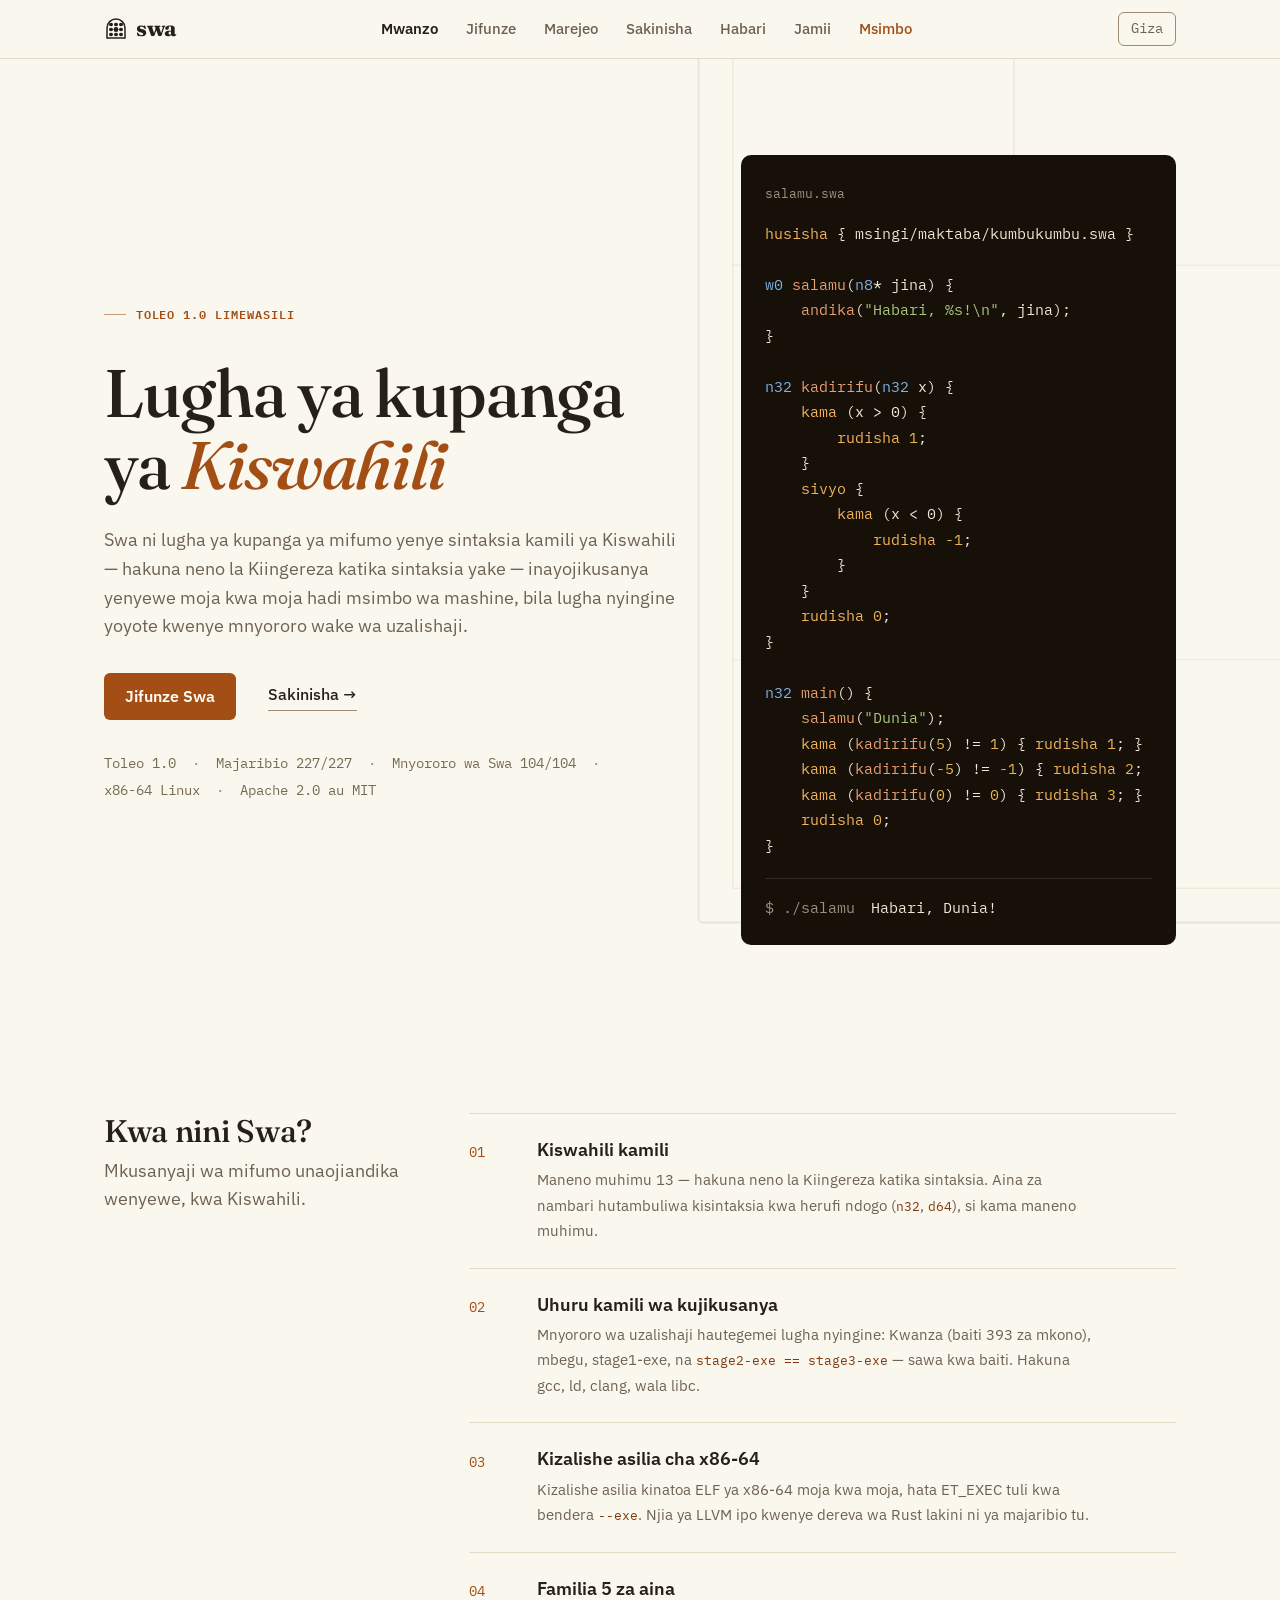
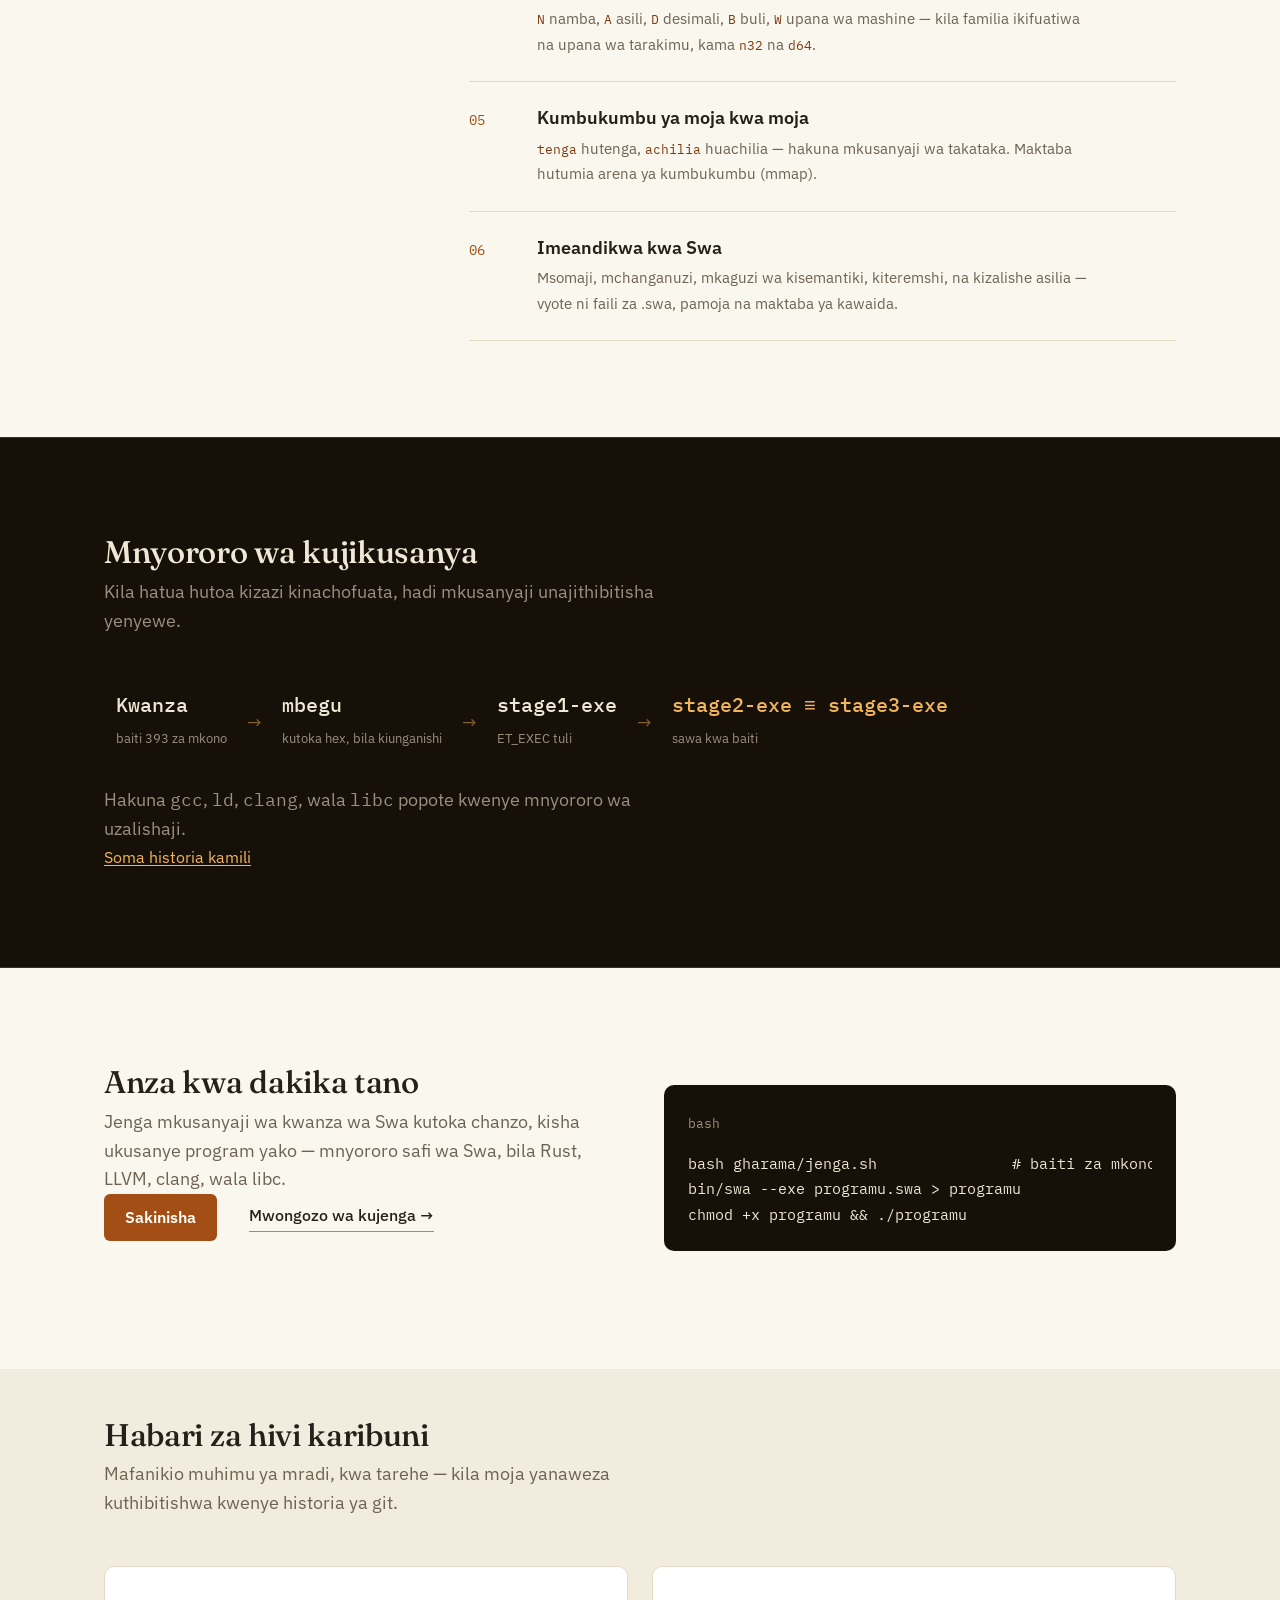
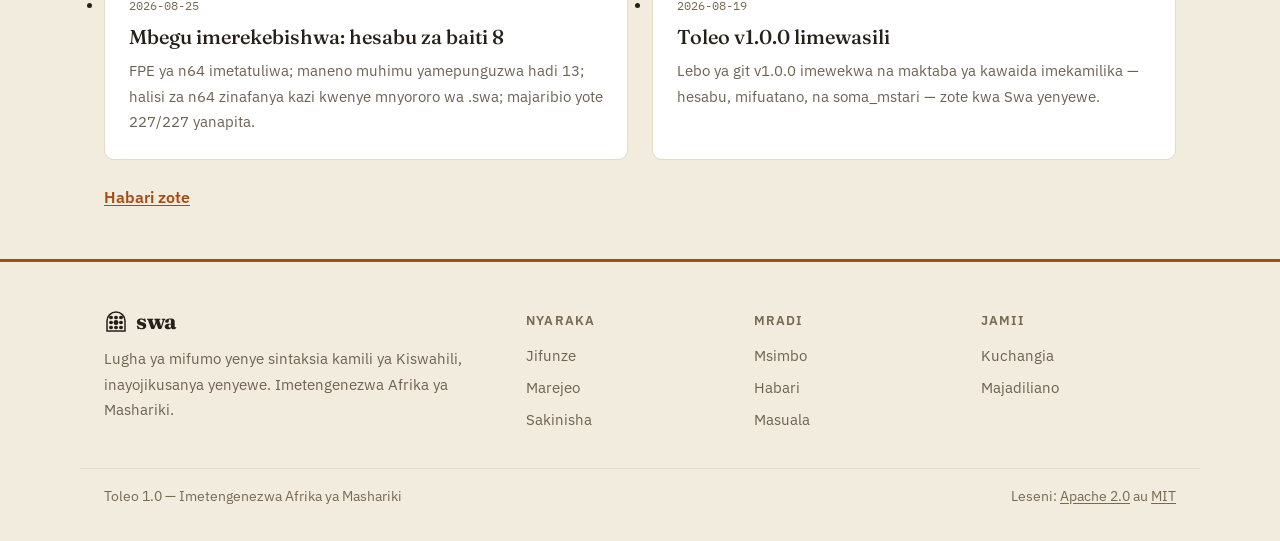
==== commit d6e47a1b: "maudhui: sampuli zote zinakusanyika tena, maelekezo ya kujenga ni ya sasa Tovuti ilifundisha Swa isi" ====
--- a/index.html
+++ b/index.html
@@ -37,7 +37,20 @@
   <header class="site-header">
     <div class="header-inner">
       <a class="logo" href="/" aria-label="Swa — kurasa ya mwanzo">
-        <svg class="logo-mark" viewBox="0 0 100 100" aria-hidden="true" focusable="false"><path d="M14 92 V52 A36 36 0 0 1 86 52 V92 Z" fill="none" stroke="currentColor" stroke-width="8" stroke-linejoin="round"/><line x1="50" y1="52" x2="50" y2="90" stroke="currentColor" stroke-width="8" stroke-linecap="round"/><line x1="18" y1="52" x2="82" y2="52" stroke="currentColor" stroke-width="7" stroke-linecap="round"/><line x1="50" y1="52" x2="27.5" y2="39.0" stroke="currentColor" stroke-width="6" stroke-linecap="round"/><line x1="50" y1="52" x2="37.0" y2="29.5" stroke="currentColor" stroke-width="6" stroke-linecap="round"/><line x1="50" y1="52" x2="50.0" y2="26.0" stroke="currentColor" stroke-width="6" stroke-linecap="round"/><line x1="50" y1="52" x2="63.0" y2="29.5" stroke="currentColor" stroke-width="6" stroke-linecap="round"/><line x1="50" y1="52" x2="72.5" y2="39.0" stroke="currentColor" stroke-width="6" stroke-linecap="round"/></svg>swa
+        <svg class="logo-mark" viewBox="0 0 48 48" aria-hidden="true" focusable="false">
+          <path d="M6 42 V22 A18 18 0 0 1 42 22 V42 Z" fill="none" stroke="currentColor" stroke-width="3"/>
+          <g fill="currentColor">
+            <g transform="translate(14 15)"><rect x="-3" y="-3" width="6" height="6"/><rect x="-3" y="-3" width="6" height="6" transform="rotate(45)"/></g>
+            <g transform="translate(24 15)"><rect x="-3" y="-3" width="6" height="6"/><rect x="-3" y="-3" width="6" height="6" transform="rotate(45)"/></g>
+            <g transform="translate(34 15)"><rect x="-3" y="-3" width="6" height="6"/><rect x="-3" y="-3" width="6" height="6" transform="rotate(45)"/></g>
+            <g transform="translate(14 25)"><rect x="-3" y="-3" width="6" height="6"/><rect x="-3" y="-3" width="6" height="6" transform="rotate(45)"/></g>
+            <g transform="translate(24 25)"><rect x="-4" y="-4" width="8" height="8"/><rect x="-4" y="-4" width="8" height="8" transform="rotate(45)"/></g>
+            <g transform="translate(34 25)"><rect x="-3" y="-3" width="6" height="6"/><rect x="-3" y="-3" width="6" height="6" transform="rotate(45)"/></g>
+            <g transform="translate(14 35)"><rect x="-3" y="-3" width="6" height="6"/><rect x="-3" y="-3" width="6" height="6" transform="rotate(45)"/></g>
+            <g transform="translate(24 35)"><rect x="-3" y="-3" width="6" height="6"/><rect x="-3" y="-3" width="6" height="6" transform="rotate(45)"/></g>
+            <g transform="translate(34 35)"><rect x="-3" y="-3" width="6" height="6"/><rect x="-3" y="-3" width="6" height="6" transform="rotate(45)"/></g>
+          </g>
+        </svg>swa
       </a>
       <nav class="nav" aria-label="Urambazaji mkuu" id="urambazaji">
         <button class="nav-toggle" type="button" aria-expanded="false" aria-controls="urambazaji">Menyu</button>
@@ -104,11 +117,13 @@
             <span class="codeblock-fname">salamu.swa</span>
             <button class="codeblock-copy" type="button">Nakili</button>
           </figcaption>
-          <pre><code><span class="tok-type">W0</span> <span class="tok-fn">salamu</span>(<span class="tok-type">N8</span>* jina) {
+          <pre><code><span class="tok-kw">husisha</span> { msingi/maktaba/kumbukumbu.swa }
+
+<span class="tok-type">w0</span> <span class="tok-fn">salamu</span>(<span class="tok-type">n8</span>* jina) {
     <span class="tok-fn">andika</span>(<span class="tok-str">"Habari, %s!\n"</span>, jina);
 }
 
-<span class="tok-type">N32</span> <span class="tok-fn">kadirifu</span>(<span class="tok-type">N32</span> x) {
+<span class="tok-type">n32</span> <span class="tok-fn">kadirifu</span>(<span class="tok-type">n32</span> x) {
     <span class="tok-kw">kama</span> (x &gt; 0) {
         <span class="tok-kw">rudisha</span> <span class="tok-num">1</span>;
     }
@@ -120,7 +135,7 @@
     <span class="tok-kw">rudisha</span> <span class="tok-num">0</span>;
 }
 
-<span class="tok-type">N32</span> <span class="tok-fn">main</span>() {
+<span class="tok-type">n32</span> <span class="tok-fn">main</span>() {
     <span class="tok-fn">salamu</span>(<span class="tok-str">"Dunia"</span>);
     <span class="tok-kw">kama</span> (<span class="tok-fn">kadirifu</span>(<span class="tok-num">5</span>) != <span class="tok-num">1</span>) { <span class="tok-kw">rudisha</span> <span class="tok-num">1</span>; }
     <span class="tok-kw">kama</span> (<span class="tok-fn">kadirifu</span>(<span class="tok-num">-5</span>) != <span class="tok-num">-1</span>) { <span class="tok-kw">rudisha</span> <span class="tok-num">2</span>; }
@@ -147,7 +162,7 @@
             <span class="sifa-namba" aria-hidden="true">01</span>
             <div>
               <h3>Kiswahili kamili</h3>
-              <p>Maneno muhimu 12 — hakuna neno la Kiingereza katika sintaksia. Aina za nambari hutambuliwa kisintaksia kwa herufi kubwa, si kama maneno muhimu.</p>
+              <p>Maneno muhimu 13 — hakuna neno la Kiingereza katika sintaksia. Aina za nambari hutambuliwa kisintaksia kwa herufi ndogo (<code>n32</code>, <code>d64</code>), si kama maneno muhimu.</p>
             </div>
           </li>
           <li class="sifa-mstari">
@@ -168,7 +183,7 @@
             <span class="sifa-namba" aria-hidden="true">04</span>
             <div>
               <h3>Familia 5 za aina</h3>
-              <p><code>N</code> namba, <code>A</code> asili, <code>D</code> desimali, <code>B</code> buli, <code>W</code> upana wa mashine — kila familia ikifuatiwa na upana wa tarakimu, kama <code>N32</code> na <code>D64</code>.</p>
+              <p><code>N</code> namba, <code>A</code> asili, <code>D</code> desimali, <code>B</code> buli, <code>W</code> upana wa mashine — kila familia ikifuatiwa na upana wa tarakimu, kama <code>n32</code> na <code>d64</code>.</p>
             </div>
           </li>
           <li class="sifa-mstari">
@@ -229,14 +244,9 @@
             <span class="codeblock-fname">bash</span>
             <button class="codeblock-copy" type="button">Nakili</button>
           </figcaption>
-          <pre><code>cat msingi/kumbukumbu.swa msingi/mfuatano.swa msingi/msomaji.swa \
-    msingi/msambazaji.swa msingi/mteremko.swa msingi/mkaguzi.swa \
-    msingi/uzalishaji.swa msingi/orodha.swa msingi/ramani.swa \
-    msingi/stage1.swa > zima.swa
-./msingi/mbegu.bin --exe zima.swa > stage1-exe
-chmod +x stage1-exe
-./stage1-exe --exe programu.swa > programu.bin
-chmod +x programu.bin &amp;&amp; ./programu.bin</code></pre>
+          <pre><code>bash gharama/jenga.sh               # baiti za mkono -&gt; mbegu -&gt; stage1 -&gt; bin/swa
+bin/swa --exe programu.swa &gt; programu
+chmod +x programu &amp;&amp; ./programu</code></pre>
         </figure>
       </div>
     </section>
@@ -252,7 +262,7 @@
           <li class="post">
             <time class="post-date" datetime="2026-08-25">2026-08-25</time>
             <h2><a href="habari.html">Mbegu imerekebishwa: hesabu za baiti 8</a></h2>
-            <p>FPE ya N64 imetatuliwa; maneno muhimu yamepunguzwa hadi 13; halisi za N64 zinafanya kazi kwenye mnyororo wa .swa; majaribio yote 227/227 yanapita.</p>
+            <p>FPE ya n64 imetatuliwa; maneno muhimu yamepunguzwa hadi 13; halisi za n64 zinafanya kazi kwenye mnyororo wa .swa; majaribio yote 227/227 yanapita.</p>
           </li>
           <li class="post">
             <time class="post-date" datetime="2026-08-19">2026-08-19</time>
@@ -269,7 +279,20 @@
     <div class="footer-inner">
       <div class="footer-brand">
         <a class="logo" href="/" aria-label="Swa — kurasa ya mwanzo">
-          <svg class="logo-mark" viewBox="0 0 100 100" aria-hidden="true" focusable="false"><path d="M14 92 V52 A36 36 0 0 1 86 52 V92 Z" fill="none" stroke="currentColor" stroke-width="8" stroke-linejoin="round"/><line x1="50" y1="52" x2="50" y2="90" stroke="currentColor" stroke-width="8" stroke-linecap="round"/><line x1="18" y1="52" x2="82" y2="52" stroke="currentColor" stroke-width="7" stroke-linecap="round"/><line x1="50" y1="52" x2="27.5" y2="39.0" stroke="currentColor" stroke-width="6" stroke-linecap="round"/><line x1="50" y1="52" x2="37.0" y2="29.5" stroke="currentColor" stroke-width="6" stroke-linecap="round"/><line x1="50" y1="52" x2="50.0" y2="26.0" stroke="currentColor" stroke-width="6" stroke-linecap="round"/><line x1="50" y1="52" x2="63.0" y2="29.5" stroke="currentColor" stroke-width="6" stroke-linecap="round"/><line x1="50" y1="52" x2="72.5" y2="39.0" stroke="currentColor" stroke-width="6" stroke-linecap="round"/></svg>swa
+          <svg class="logo-mark" viewBox="0 0 48 48" aria-hidden="true" focusable="false">
+            <path d="M6 42 V22 A18 18 0 0 1 42 22 V42 Z" fill="none" stroke="currentColor" stroke-width="3"/>
+            <g fill="currentColor">
+              <g transform="translate(14 15)"><rect x="-3" y="-3" width="6" height="6"/><rect x="-3" y="-3" width="6" height="6" transform="rotate(45)"/></g>
+              <g transform="translate(24 15)"><rect x="-3" y="-3" width="6" height="6"/><rect x="-3" y="-3" width="6" height="6" transform="rotate(45)"/></g>
+              <g transform="translate(34 15)"><rect x="-3" y="-3" width="6" height="6"/><rect x="-3" y="-3" width="6" height="6" transform="rotate(45)"/></g>
+              <g transform="translate(14 25)"><rect x="-3" y="-3" width="6" height="6"/><rect x="-3" y="-3" width="6" height="6" transform="rotate(45)"/></g>
+              <g transform="translate(24 25)"><rect x="-4" y="-4" width="8" height="8"/><rect x="-4" y="-4" width="8" height="8" transform="rotate(45)"/></g>
+              <g transform="translate(34 25)"><rect x="-3" y="-3" width="6" height="6"/><rect x="-3" y="-3" width="6" height="6" transform="rotate(45)"/></g>
+              <g transform="translate(14 35)"><rect x="-3" y="-3" width="6" height="6"/><rect x="-3" y="-3" width="6" height="6" transform="rotate(45)"/></g>
+              <g transform="translate(24 35)"><rect x="-3" y="-3" width="6" height="6"/><rect x="-3" y="-3" width="6" height="6" transform="rotate(45)"/></g>
+              <g transform="translate(34 35)"><rect x="-3" y="-3" width="6" height="6"/><rect x="-3" y="-3" width="6" height="6" transform="rotate(45)"/></g>
+            </g>
+          </svg>swa
         </a>
         <p>Lugha ya mifumo yenye sintaksia kamili ya Kiswahili, inayojikusanya yenyewe. Imetengenezwa Afrika ya Mashariki.</p>
       </div>
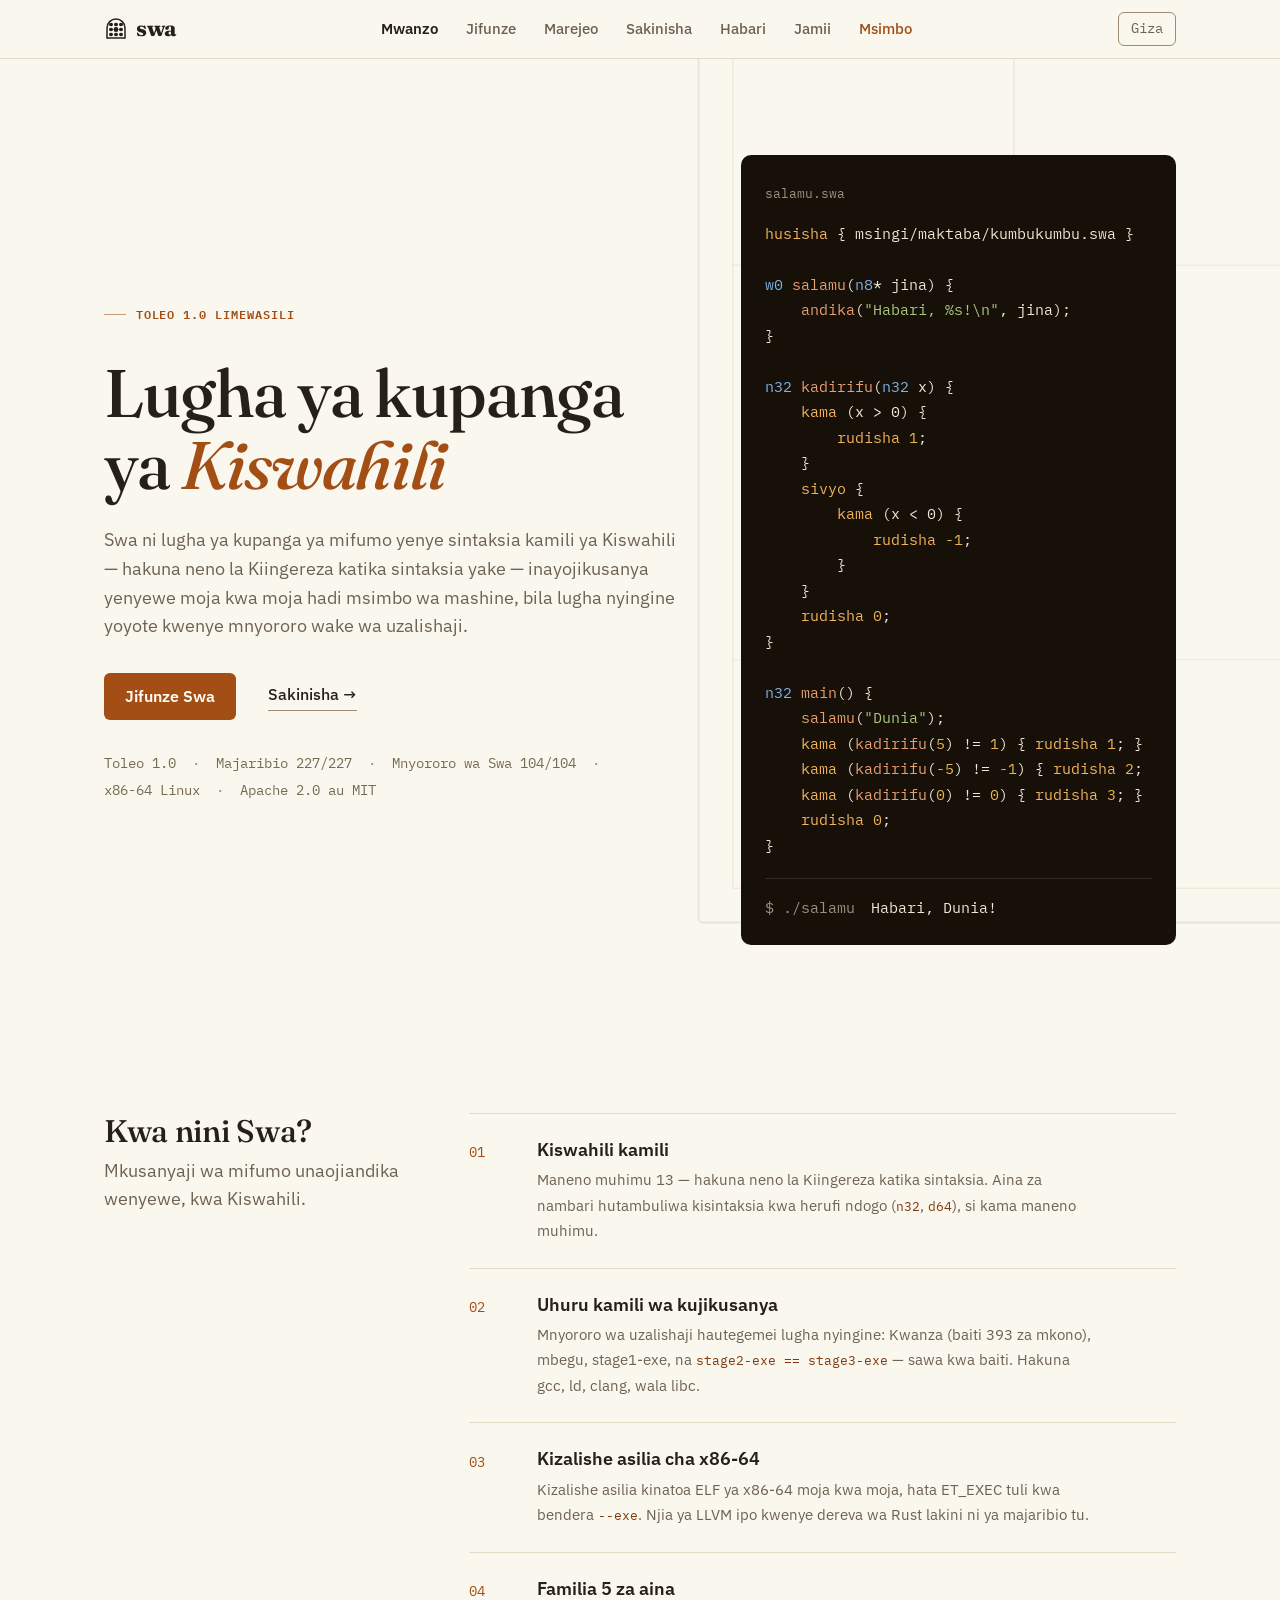
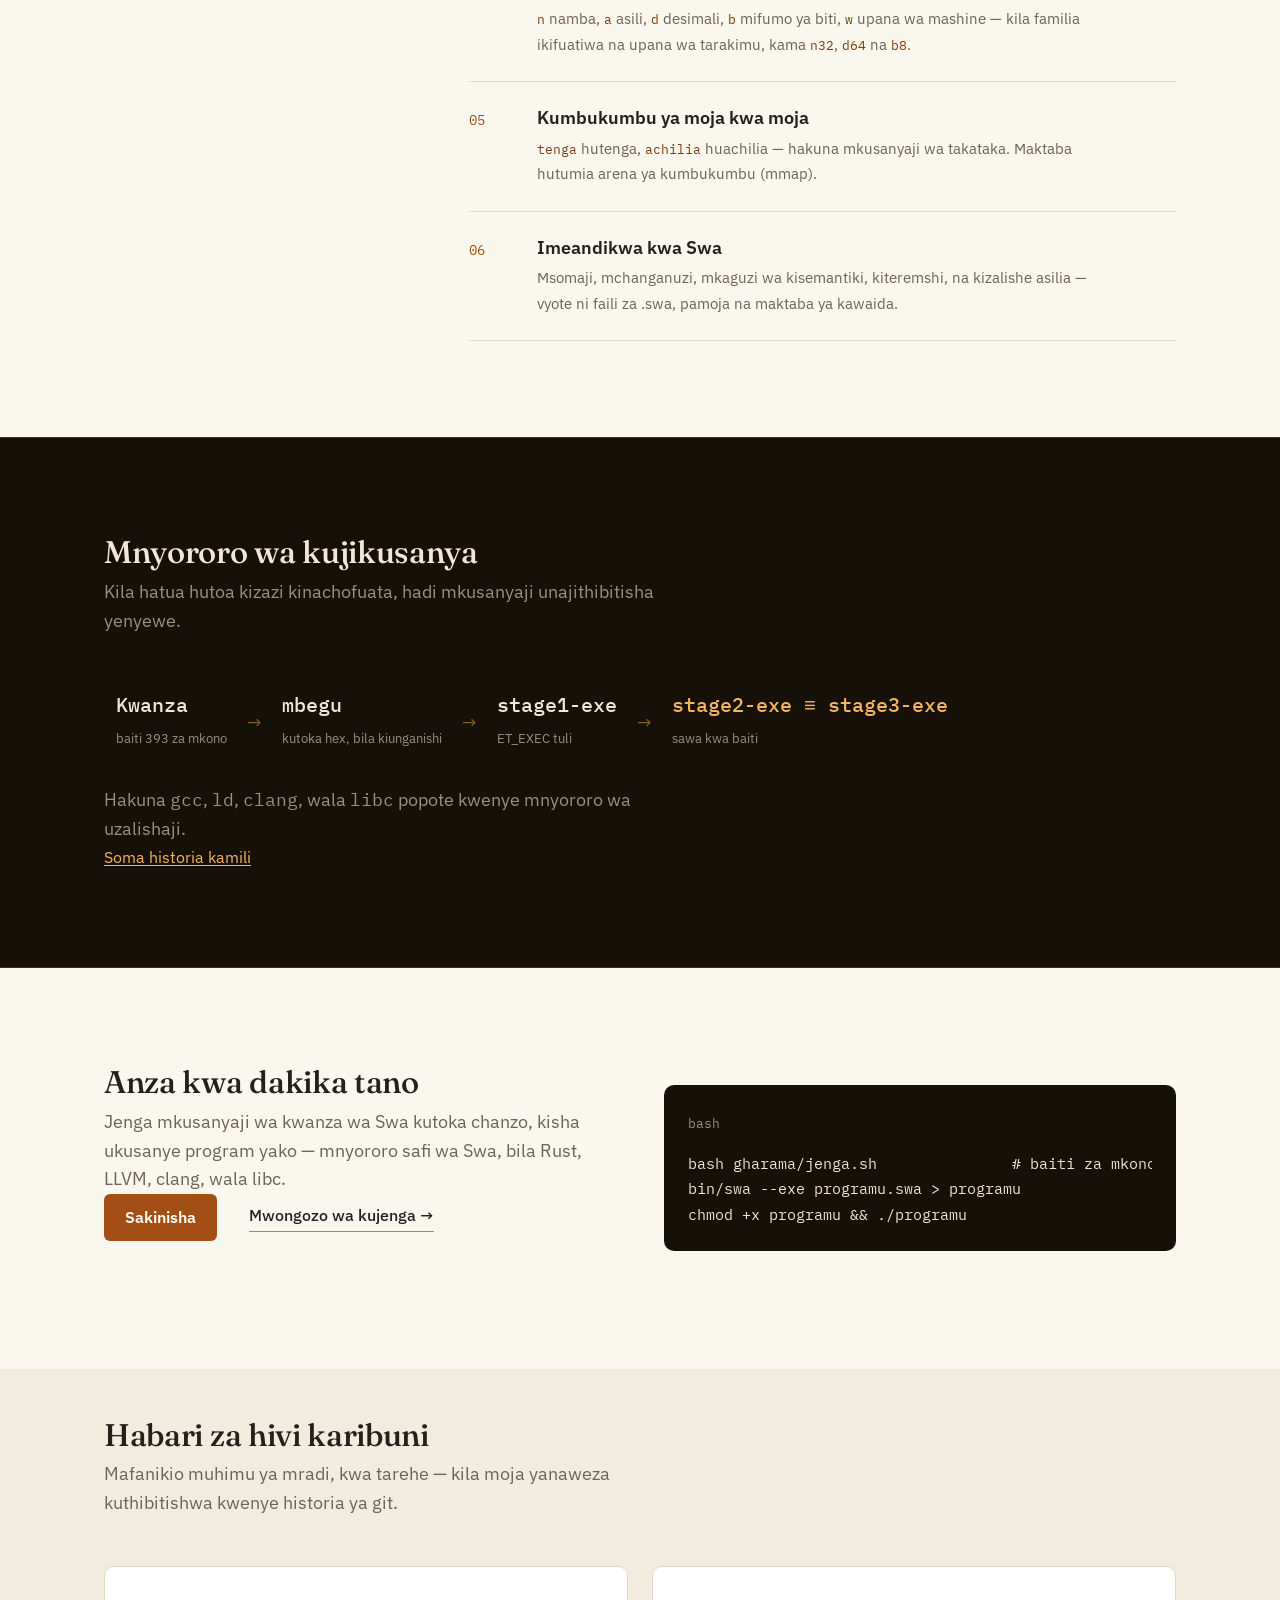
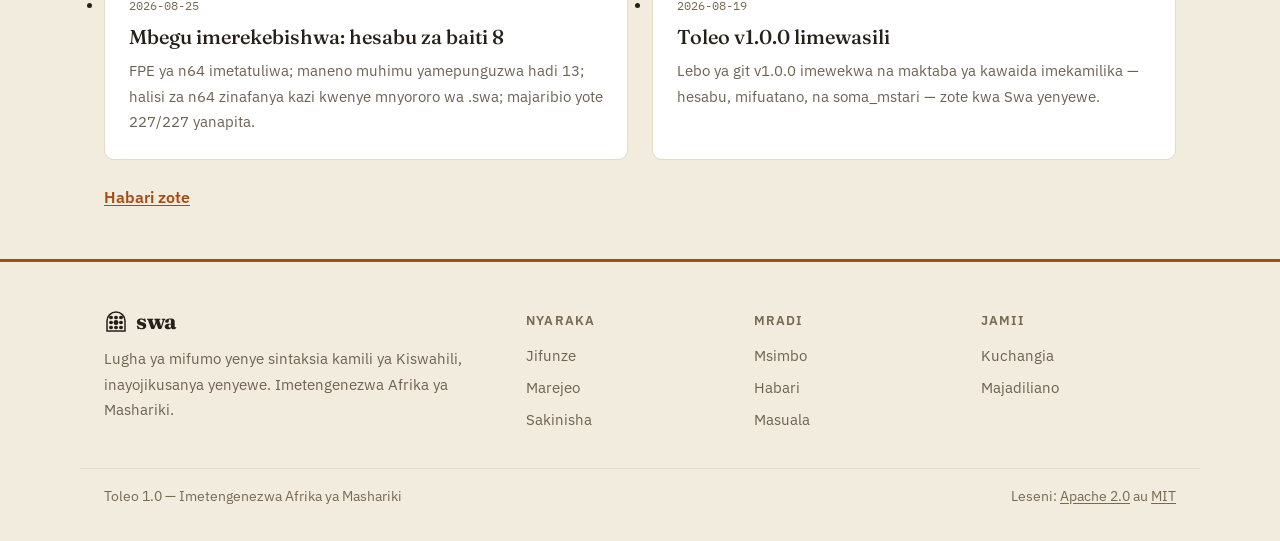
==== commit 44717c14: "maudhui: familia b ni mifumo ya biti, si boolean Inalingana na lugha-swa/swa#315. Jedwali la aina (J" ====
--- a/index.html
+++ b/index.html
@@ -183,7 +183,7 @@
             <span class="sifa-namba" aria-hidden="true">04</span>
             <div>
               <h3>Familia 5 za aina</h3>
-              <p><code>N</code> namba, <code>A</code> asili, <code>D</code> desimali, <code>B</code> buli, <code>W</code> upana wa mashine — kila familia ikifuatiwa na upana wa tarakimu, kama <code>n32</code> na <code>d64</code>.</p>
+              <p><code>n</code> namba, <code>a</code> asili, <code>d</code> desimali, <code>b</code> mifumo ya biti, <code>w</code> upana wa mashine — kila familia ikifuatiwa na upana wa tarakimu, kama <code>n32</code>, <code>d64</code> na <code>b8</code>.</p>
             </div>
           </li>
           <li class="sifa-mstari">
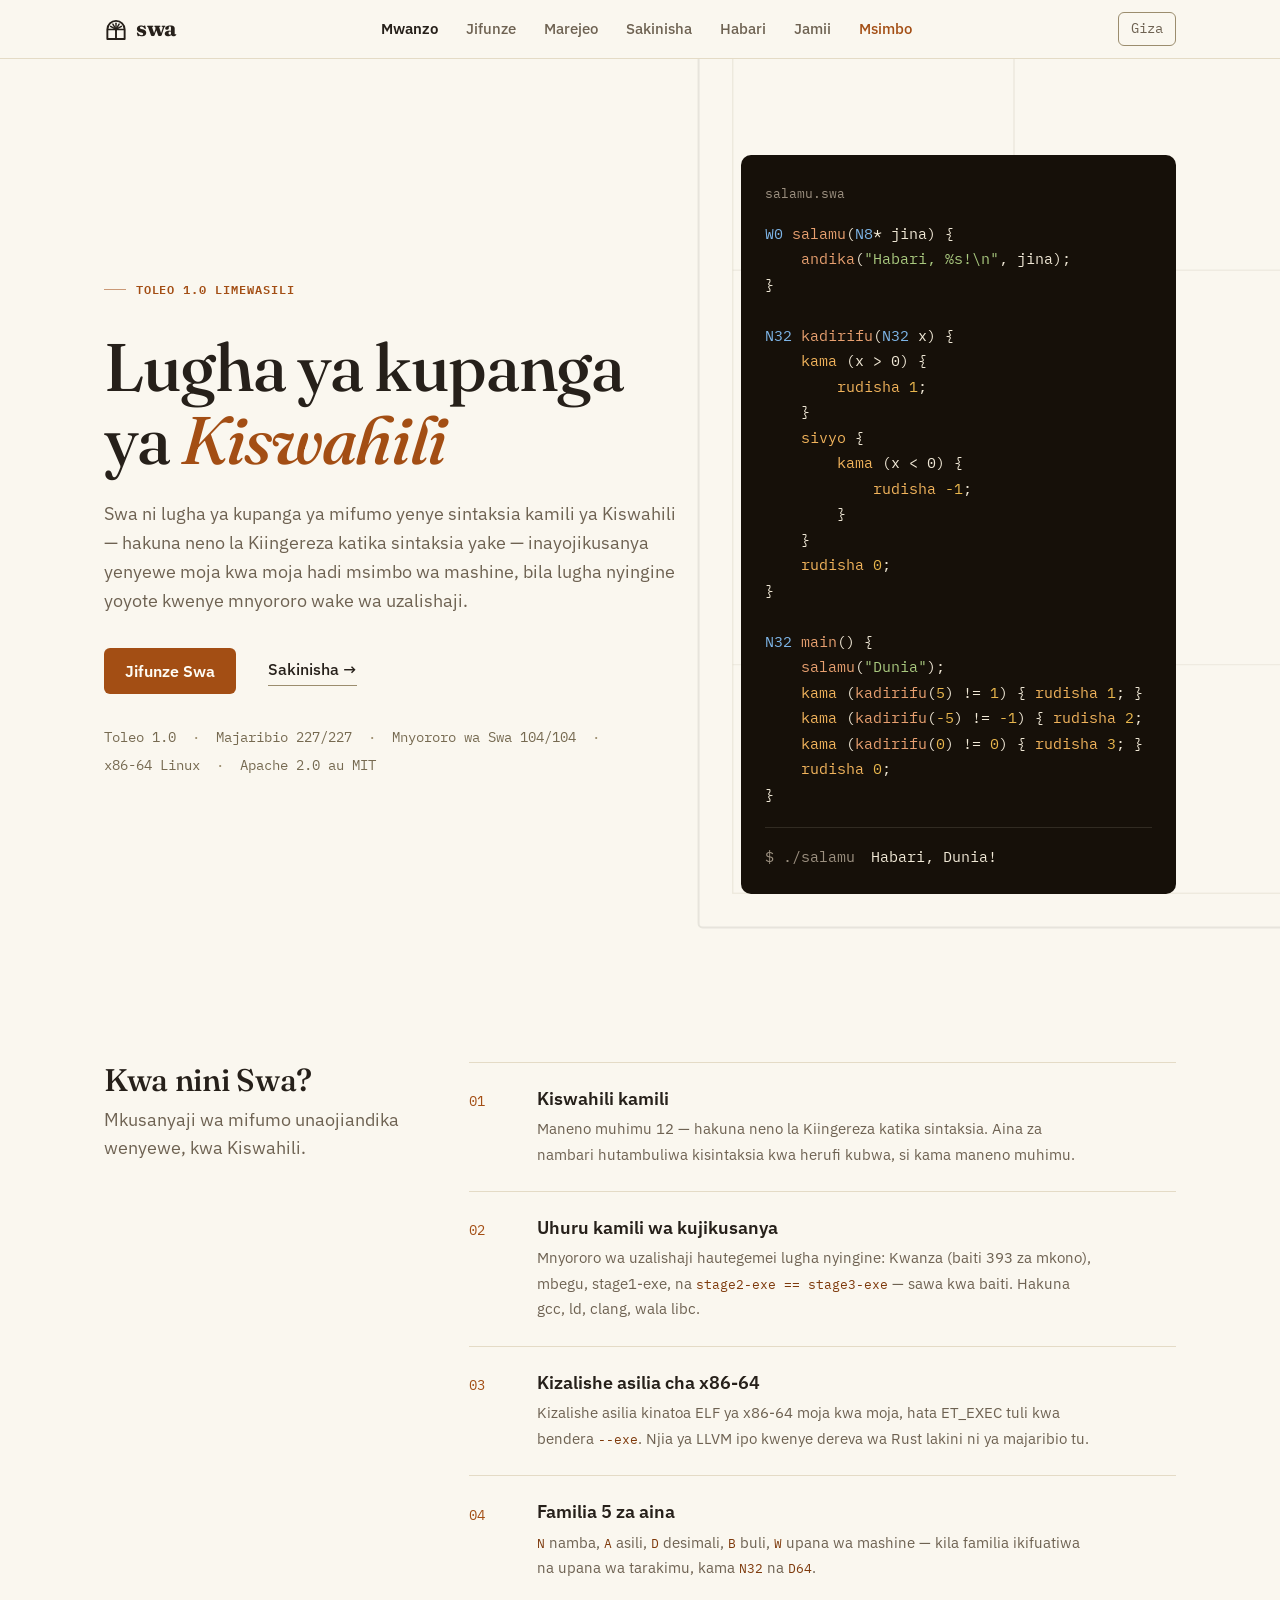
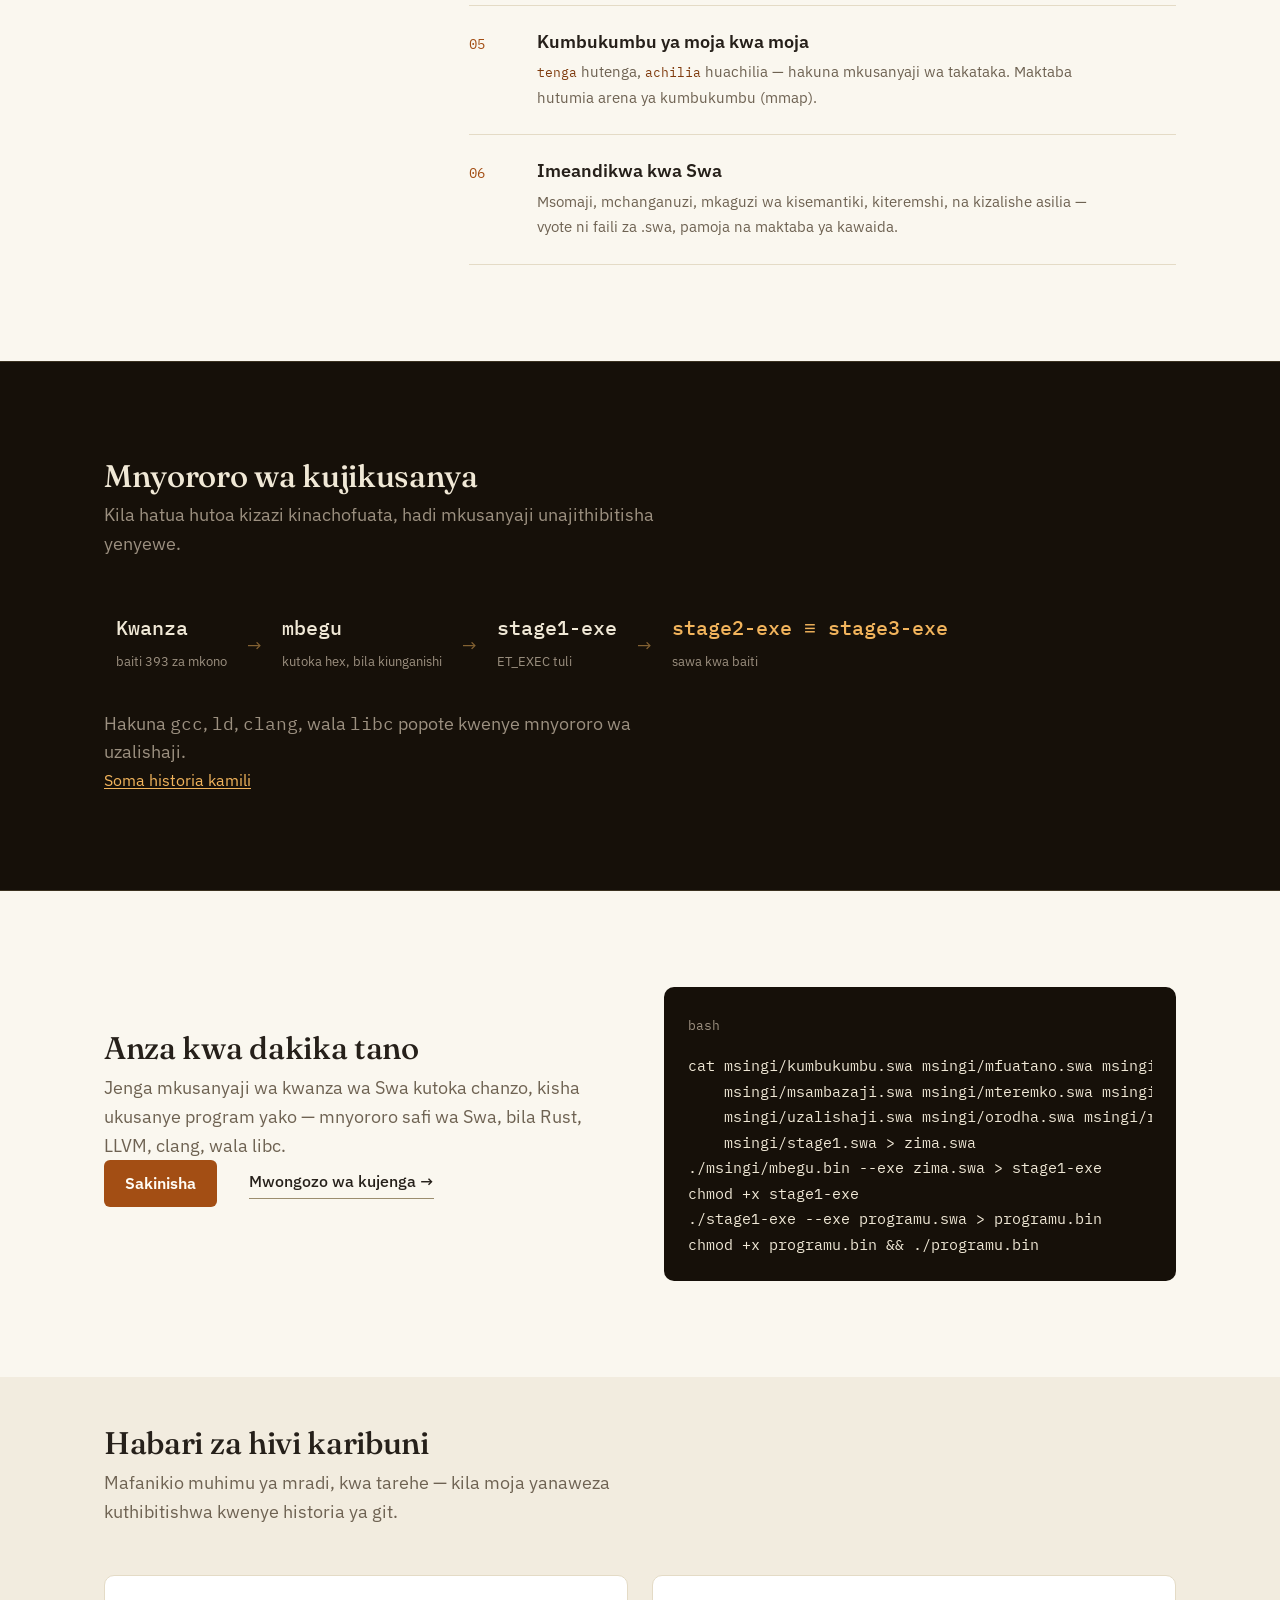
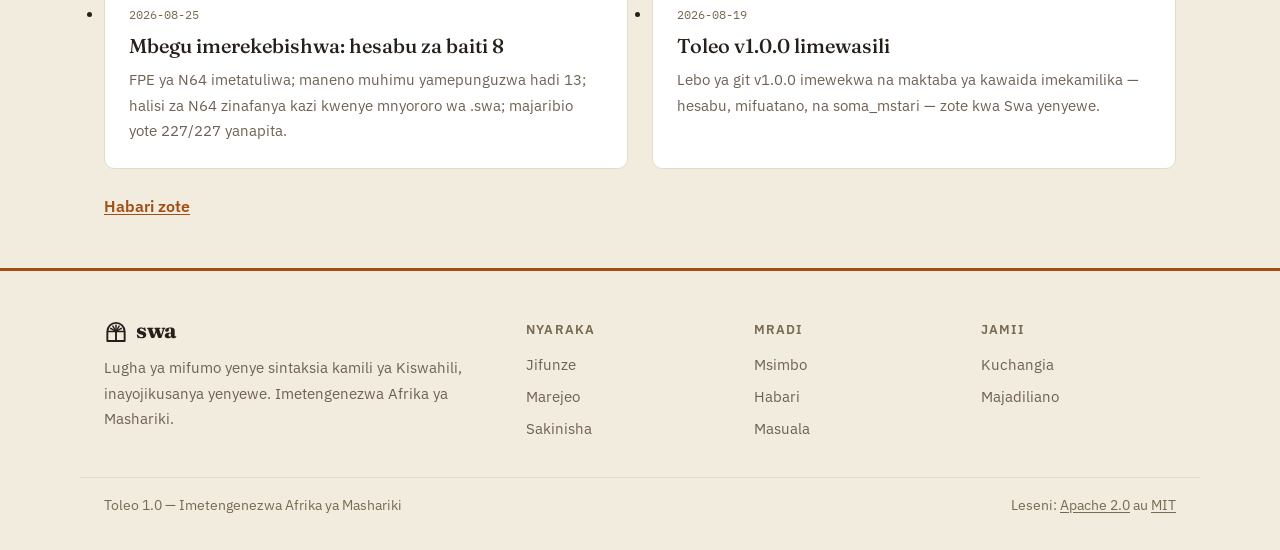
==== commit 027636e1: "Merge pull request #3 from techlunatic-ctrl/chapa/nembo-mlango-wa-kuchonga chapa: nembo ya mlango wa" ====
--- a/index.html
+++ b/index.html
@@ -37,20 +37,7 @@
   <header class="site-header">
     <div class="header-inner">
       <a class="logo" href="/" aria-label="Swa — kurasa ya mwanzo">
-        <svg class="logo-mark" viewBox="0 0 48 48" aria-hidden="true" focusable="false">
-          <path d="M6 42 V22 A18 18 0 0 1 42 22 V42 Z" fill="none" stroke="currentColor" stroke-width="3"/>
-          <g fill="currentColor">
-            <g transform="translate(14 15)"><rect x="-3" y="-3" width="6" height="6"/><rect x="-3" y="-3" width="6" height="6" transform="rotate(45)"/></g>
-            <g transform="translate(24 15)"><rect x="-3" y="-3" width="6" height="6"/><rect x="-3" y="-3" width="6" height="6" transform="rotate(45)"/></g>
-            <g transform="translate(34 15)"><rect x="-3" y="-3" width="6" height="6"/><rect x="-3" y="-3" width="6" height="6" transform="rotate(45)"/></g>
-            <g transform="translate(14 25)"><rect x="-3" y="-3" width="6" height="6"/><rect x="-3" y="-3" width="6" height="6" transform="rotate(45)"/></g>
-            <g transform="translate(24 25)"><rect x="-4" y="-4" width="8" height="8"/><rect x="-4" y="-4" width="8" height="8" transform="rotate(45)"/></g>
-            <g transform="translate(34 25)"><rect x="-3" y="-3" width="6" height="6"/><rect x="-3" y="-3" width="6" height="6" transform="rotate(45)"/></g>
-            <g transform="translate(14 35)"><rect x="-3" y="-3" width="6" height="6"/><rect x="-3" y="-3" width="6" height="6" transform="rotate(45)"/></g>
-            <g transform="translate(24 35)"><rect x="-3" y="-3" width="6" height="6"/><rect x="-3" y="-3" width="6" height="6" transform="rotate(45)"/></g>
-            <g transform="translate(34 35)"><rect x="-3" y="-3" width="6" height="6"/><rect x="-3" y="-3" width="6" height="6" transform="rotate(45)"/></g>
-          </g>
-        </svg>swa
+        <svg class="logo-mark" viewBox="0 0 100 100" aria-hidden="true" focusable="false"><path d="M14 92 V52 A36 36 0 0 1 86 52 V92 Z" fill="none" stroke="currentColor" stroke-width="8" stroke-linejoin="round"/><line x1="50" y1="52" x2="50" y2="90" stroke="currentColor" stroke-width="8" stroke-linecap="round"/><line x1="18" y1="52" x2="82" y2="52" stroke="currentColor" stroke-width="7" stroke-linecap="round"/><line x1="50" y1="52" x2="27.5" y2="39.0" stroke="currentColor" stroke-width="6" stroke-linecap="round"/><line x1="50" y1="52" x2="37.0" y2="29.5" stroke="currentColor" stroke-width="6" stroke-linecap="round"/><line x1="50" y1="52" x2="50.0" y2="26.0" stroke="currentColor" stroke-width="6" stroke-linecap="round"/><line x1="50" y1="52" x2="63.0" y2="29.5" stroke="currentColor" stroke-width="6" stroke-linecap="round"/><line x1="50" y1="52" x2="72.5" y2="39.0" stroke="currentColor" stroke-width="6" stroke-linecap="round"/></svg>swa
       </a>
       <nav class="nav" aria-label="Urambazaji mkuu" id="urambazaji">
         <button class="nav-toggle" type="button" aria-expanded="false" aria-controls="urambazaji">Menyu</button>
@@ -117,13 +104,11 @@
             <span class="codeblock-fname">salamu.swa</span>
             <button class="codeblock-copy" type="button">Nakili</button>
           </figcaption>
-          <pre><code><span class="tok-kw">husisha</span> { msingi/maktaba/kumbukumbu.swa }
-
-<span class="tok-type">w0</span> <span class="tok-fn">salamu</span>(<span class="tok-type">n8</span>* jina) {
+          <pre><code><span class="tok-type">W0</span> <span class="tok-fn">salamu</span>(<span class="tok-type">N8</span>* jina) {
     <span class="tok-fn">andika</span>(<span class="tok-str">"Habari, %s!\n"</span>, jina);
 }
 
-<span class="tok-type">n32</span> <span class="tok-fn">kadirifu</span>(<span class="tok-type">n32</span> x) {
+<span class="tok-type">N32</span> <span class="tok-fn">kadirifu</span>(<span class="tok-type">N32</span> x) {
     <span class="tok-kw">kama</span> (x &gt; 0) {
         <span class="tok-kw">rudisha</span> <span class="tok-num">1</span>;
     }
@@ -135,7 +120,7 @@
     <span class="tok-kw">rudisha</span> <span class="tok-num">0</span>;
 }
 
-<span class="tok-type">n32</span> <span class="tok-fn">main</span>() {
+<span class="tok-type">N32</span> <span class="tok-fn">main</span>() {
     <span class="tok-fn">salamu</span>(<span class="tok-str">"Dunia"</span>);
     <span class="tok-kw">kama</span> (<span class="tok-fn">kadirifu</span>(<span class="tok-num">5</span>) != <span class="tok-num">1</span>) { <span class="tok-kw">rudisha</span> <span class="tok-num">1</span>; }
     <span class="tok-kw">kama</span> (<span class="tok-fn">kadirifu</span>(<span class="tok-num">-5</span>) != <span class="tok-num">-1</span>) { <span class="tok-kw">rudisha</span> <span class="tok-num">2</span>; }
@@ -162,7 +147,7 @@
             <span class="sifa-namba" aria-hidden="true">01</span>
             <div>
               <h3>Kiswahili kamili</h3>
-              <p>Maneno muhimu 13 — hakuna neno la Kiingereza katika sintaksia. Aina za nambari hutambuliwa kisintaksia kwa herufi ndogo (<code>n32</code>, <code>d64</code>), si kama maneno muhimu.</p>
+              <p>Maneno muhimu 12 — hakuna neno la Kiingereza katika sintaksia. Aina za nambari hutambuliwa kisintaksia kwa herufi kubwa, si kama maneno muhimu.</p>
             </div>
           </li>
           <li class="sifa-mstari">
@@ -183,7 +168,7 @@
             <span class="sifa-namba" aria-hidden="true">04</span>
             <div>
               <h3>Familia 5 za aina</h3>
-              <p><code>n</code> namba, <code>a</code> asili, <code>d</code> desimali, <code>b</code> mifumo ya biti, <code>w</code> upana wa mashine — kila familia ikifuatiwa na upana wa tarakimu, kama <code>n32</code>, <code>d64</code> na <code>b8</code>.</p>
+              <p><code>N</code> namba, <code>A</code> asili, <code>D</code> desimali, <code>B</code> buli, <code>W</code> upana wa mashine — kila familia ikifuatiwa na upana wa tarakimu, kama <code>N32</code> na <code>D64</code>.</p>
             </div>
           </li>
           <li class="sifa-mstari">
@@ -244,9 +229,14 @@
             <span class="codeblock-fname">bash</span>
             <button class="codeblock-copy" type="button">Nakili</button>
           </figcaption>
-          <pre><code>bash gharama/jenga.sh               # baiti za mkono -&gt; mbegu -&gt; stage1 -&gt; bin/swa
-bin/swa --exe programu.swa &gt; programu
-chmod +x programu &amp;&amp; ./programu</code></pre>
+          <pre><code>cat msingi/kumbukumbu.swa msingi/mfuatano.swa msingi/msomaji.swa \
+    msingi/msambazaji.swa msingi/mteremko.swa msingi/mkaguzi.swa \
+    msingi/uzalishaji.swa msingi/orodha.swa msingi/ramani.swa \
+    msingi/stage1.swa > zima.swa
+./msingi/mbegu.bin --exe zima.swa > stage1-exe
+chmod +x stage1-exe
+./stage1-exe --exe programu.swa > programu.bin
+chmod +x programu.bin &amp;&amp; ./programu.bin</code></pre>
         </figure>
       </div>
     </section>
@@ -262,7 +252,7 @@
           <li class="post">
             <time class="post-date" datetime="2026-08-25">2026-08-25</time>
             <h2><a href="habari.html">Mbegu imerekebishwa: hesabu za baiti 8</a></h2>
-            <p>FPE ya n64 imetatuliwa; maneno muhimu yamepunguzwa hadi 13; halisi za n64 zinafanya kazi kwenye mnyororo wa .swa; majaribio yote 227/227 yanapita.</p>
+            <p>FPE ya N64 imetatuliwa; maneno muhimu yamepunguzwa hadi 13; halisi za N64 zinafanya kazi kwenye mnyororo wa .swa; majaribio yote 227/227 yanapita.</p>
           </li>
           <li class="post">
             <time class="post-date" datetime="2026-08-19">2026-08-19</time>
@@ -279,20 +269,7 @@
     <div class="footer-inner">
       <div class="footer-brand">
         <a class="logo" href="/" aria-label="Swa — kurasa ya mwanzo">
-          <svg class="logo-mark" viewBox="0 0 48 48" aria-hidden="true" focusable="false">
-            <path d="M6 42 V22 A18 18 0 0 1 42 22 V42 Z" fill="none" stroke="currentColor" stroke-width="3"/>
-            <g fill="currentColor">
-              <g transform="translate(14 15)"><rect x="-3" y="-3" width="6" height="6"/><rect x="-3" y="-3" width="6" height="6" transform="rotate(45)"/></g>
-              <g transform="translate(24 15)"><rect x="-3" y="-3" width="6" height="6"/><rect x="-3" y="-3" width="6" height="6" transform="rotate(45)"/></g>
-              <g transform="translate(34 15)"><rect x="-3" y="-3" width="6" height="6"/><rect x="-3" y="-3" width="6" height="6" transform="rotate(45)"/></g>
-              <g transform="translate(14 25)"><rect x="-3" y="-3" width="6" height="6"/><rect x="-3" y="-3" width="6" height="6" transform="rotate(45)"/></g>
-              <g transform="translate(24 25)"><rect x="-4" y="-4" width="8" height="8"/><rect x="-4" y="-4" width="8" height="8" transform="rotate(45)"/></g>
-              <g transform="translate(34 25)"><rect x="-3" y="-3" width="6" height="6"/><rect x="-3" y="-3" width="6" height="6" transform="rotate(45)"/></g>
-              <g transform="translate(14 35)"><rect x="-3" y="-3" width="6" height="6"/><rect x="-3" y="-3" width="6" height="6" transform="rotate(45)"/></g>
-              <g transform="translate(24 35)"><rect x="-3" y="-3" width="6" height="6"/><rect x="-3" y="-3" width="6" height="6" transform="rotate(45)"/></g>
-              <g transform="translate(34 35)"><rect x="-3" y="-3" width="6" height="6"/><rect x="-3" y="-3" width="6" height="6" transform="rotate(45)"/></g>
-            </g>
-          </svg>swa
+          <svg class="logo-mark" viewBox="0 0 100 100" aria-hidden="true" focusable="false"><path d="M14 92 V52 A36 36 0 0 1 86 52 V92 Z" fill="none" stroke="currentColor" stroke-width="8" stroke-linejoin="round"/><line x1="50" y1="52" x2="50" y2="90" stroke="currentColor" stroke-width="8" stroke-linecap="round"/><line x1="18" y1="52" x2="82" y2="52" stroke="currentColor" stroke-width="7" stroke-linecap="round"/><line x1="50" y1="52" x2="27.5" y2="39.0" stroke="currentColor" stroke-width="6" stroke-linecap="round"/><line x1="50" y1="52" x2="37.0" y2="29.5" stroke="currentColor" stroke-width="6" stroke-linecap="round"/><line x1="50" y1="52" x2="50.0" y2="26.0" stroke="currentColor" stroke-width="6" stroke-linecap="round"/><line x1="50" y1="52" x2="63.0" y2="29.5" stroke="currentColor" stroke-width="6" stroke-linecap="round"/><line x1="50" y1="52" x2="72.5" y2="39.0" stroke="currentColor" stroke-width="6" stroke-linecap="round"/></svg>swa
         </a>
         <p>Lugha ya mifumo yenye sintaksia kamili ya Kiswahili, inayojikusanya yenyewe. Imetengenezwa Afrika ya Mashariki.</p>
       </div>
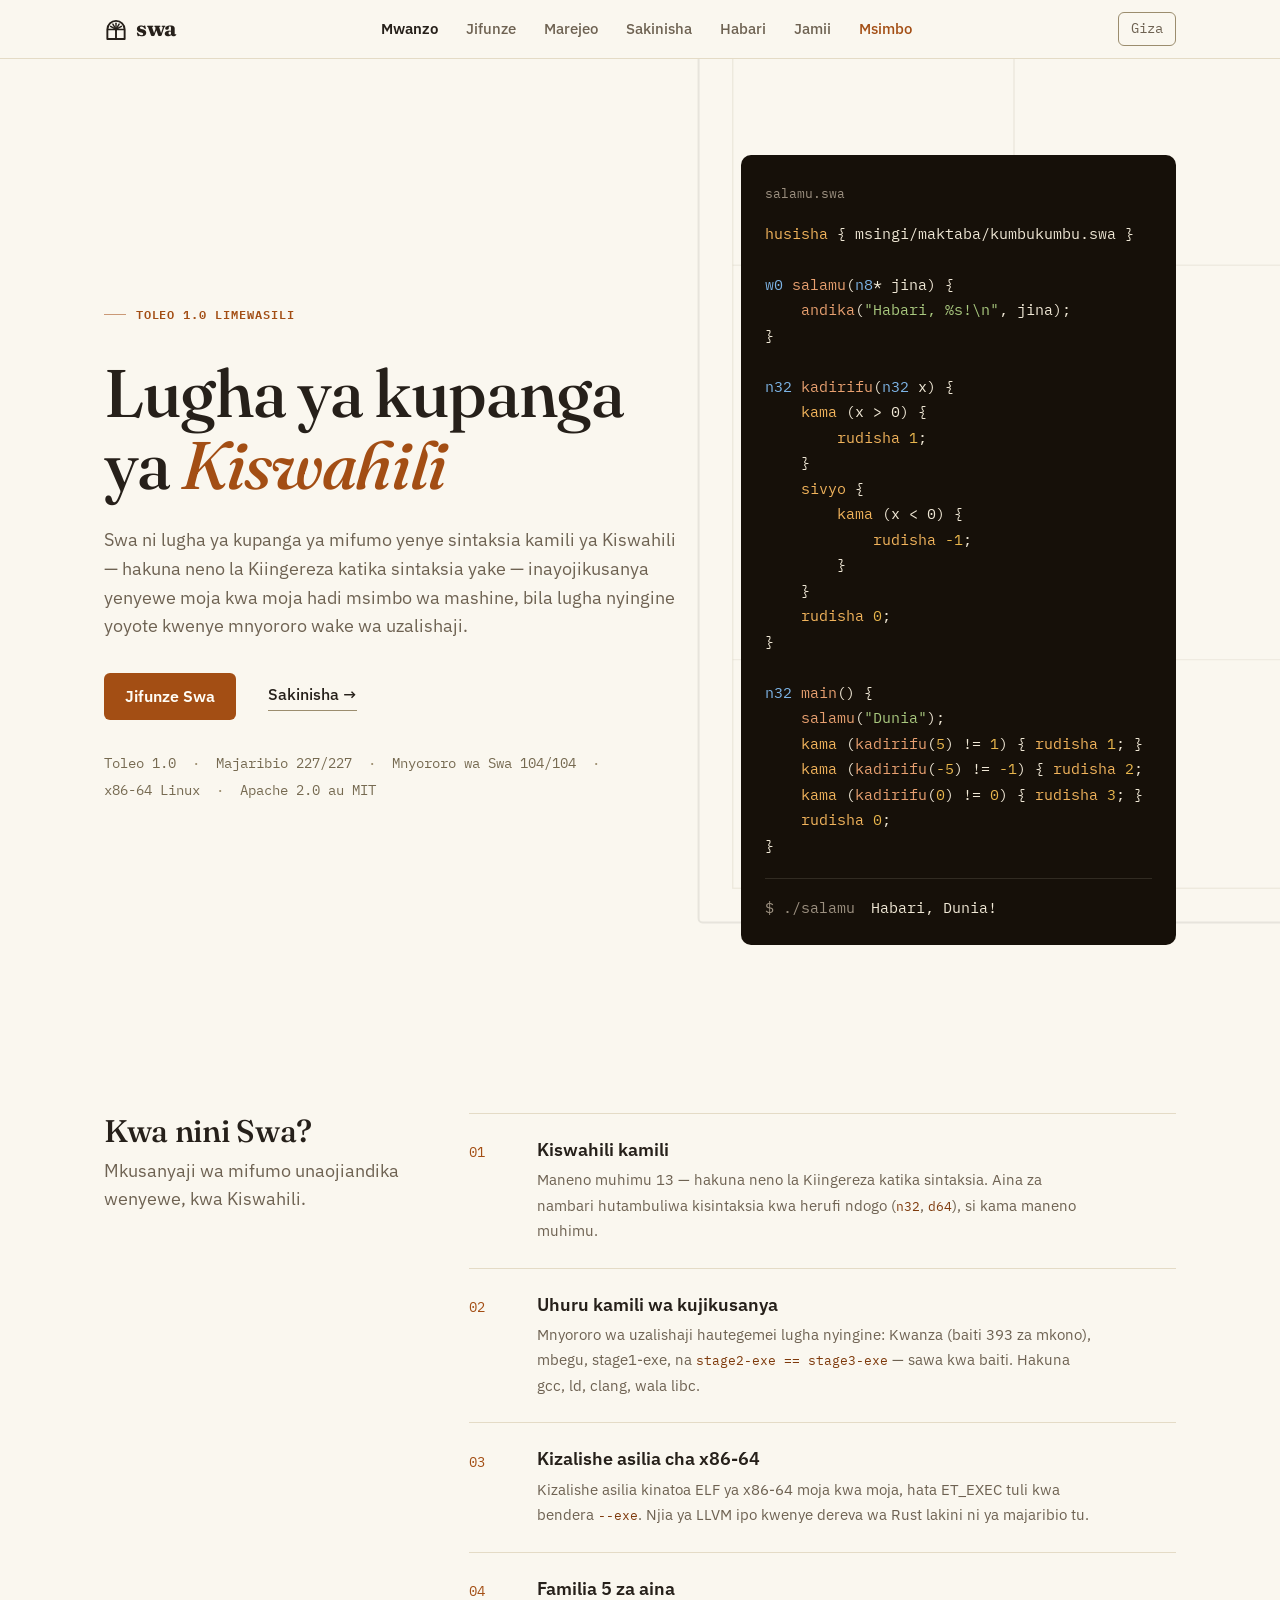
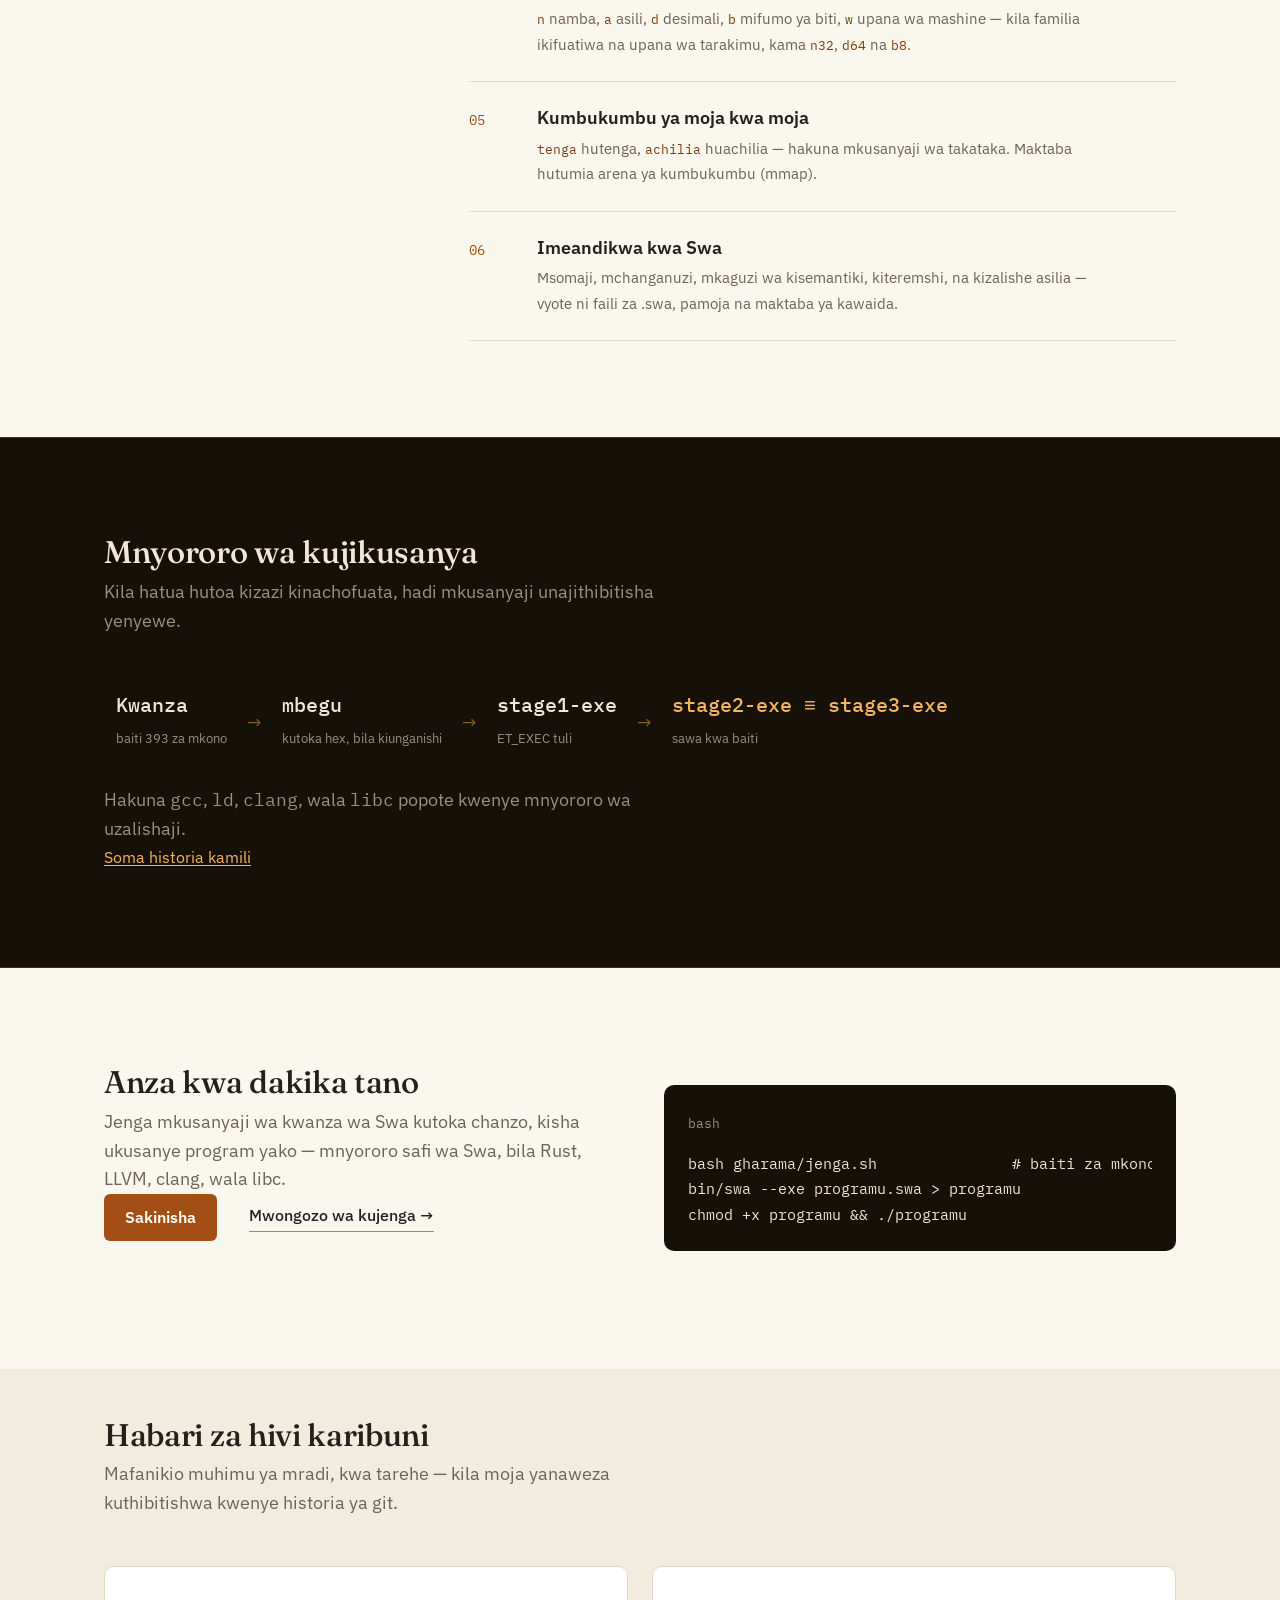
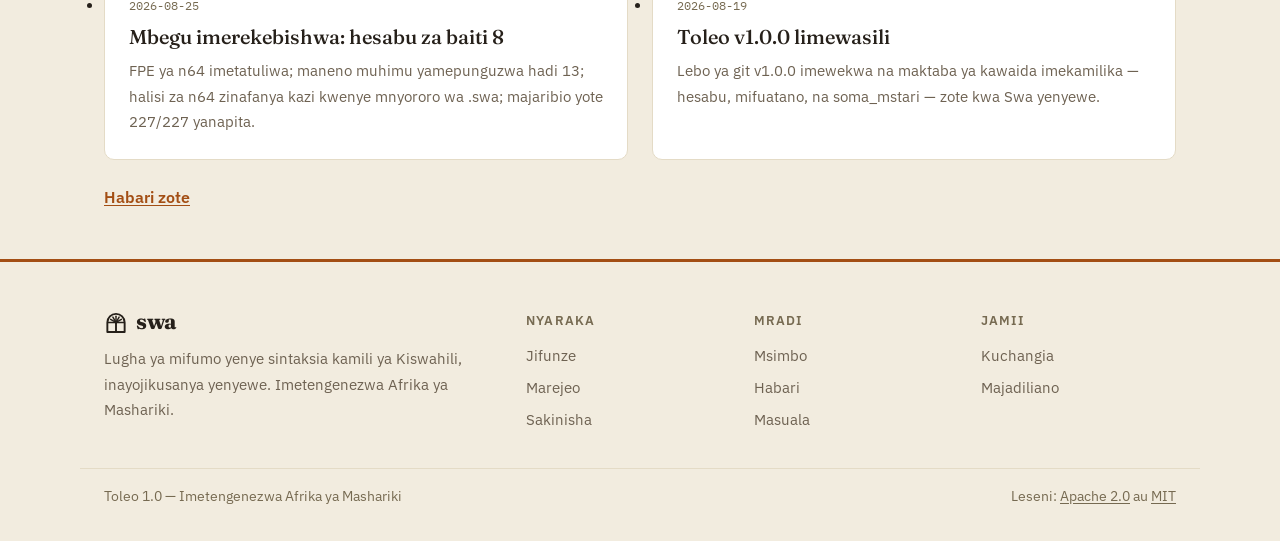
==== commit 7c93a3fe: "Merge pull request #4 from techlunatic-ctrl/maudhui/herufi-ndogo-za-aina maudhui: sampuli zote zinak" ====
--- a/index.html
+++ b/index.html
@@ -104,11 +104,13 @@
             <span class="codeblock-fname">salamu.swa</span>
             <button class="codeblock-copy" type="button">Nakili</button>
           </figcaption>
-          <pre><code><span class="tok-type">W0</span> <span class="tok-fn">salamu</span>(<span class="tok-type">N8</span>* jina) {
+          <pre><code><span class="tok-kw">husisha</span> { msingi/maktaba/kumbukumbu.swa }
+
+<span class="tok-type">w0</span> <span class="tok-fn">salamu</span>(<span class="tok-type">n8</span>* jina) {
     <span class="tok-fn">andika</span>(<span class="tok-str">"Habari, %s!\n"</span>, jina);
 }
 
-<span class="tok-type">N32</span> <span class="tok-fn">kadirifu</span>(<span class="tok-type">N32</span> x) {
+<span class="tok-type">n32</span> <span class="tok-fn">kadirifu</span>(<span class="tok-type">n32</span> x) {
     <span class="tok-kw">kama</span> (x &gt; 0) {
         <span class="tok-kw">rudisha</span> <span class="tok-num">1</span>;
     }
@@ -120,7 +122,7 @@
     <span class="tok-kw">rudisha</span> <span class="tok-num">0</span>;
 }
 
-<span class="tok-type">N32</span> <span class="tok-fn">main</span>() {
+<span class="tok-type">n32</span> <span class="tok-fn">main</span>() {
     <span class="tok-fn">salamu</span>(<span class="tok-str">"Dunia"</span>);
     <span class="tok-kw">kama</span> (<span class="tok-fn">kadirifu</span>(<span class="tok-num">5</span>) != <span class="tok-num">1</span>) { <span class="tok-kw">rudisha</span> <span class="tok-num">1</span>; }
     <span class="tok-kw">kama</span> (<span class="tok-fn">kadirifu</span>(<span class="tok-num">-5</span>) != <span class="tok-num">-1</span>) { <span class="tok-kw">rudisha</span> <span class="tok-num">2</span>; }
@@ -147,7 +149,7 @@
             <span class="sifa-namba" aria-hidden="true">01</span>
             <div>
               <h3>Kiswahili kamili</h3>
-              <p>Maneno muhimu 12 — hakuna neno la Kiingereza katika sintaksia. Aina za nambari hutambuliwa kisintaksia kwa herufi kubwa, si kama maneno muhimu.</p>
+              <p>Maneno muhimu 13 — hakuna neno la Kiingereza katika sintaksia. Aina za nambari hutambuliwa kisintaksia kwa herufi ndogo (<code>n32</code>, <code>d64</code>), si kama maneno muhimu.</p>
             </div>
           </li>
           <li class="sifa-mstari">
@@ -168,7 +170,7 @@
             <span class="sifa-namba" aria-hidden="true">04</span>
             <div>
               <h3>Familia 5 za aina</h3>
-              <p><code>N</code> namba, <code>A</code> asili, <code>D</code> desimali, <code>B</code> buli, <code>W</code> upana wa mashine — kila familia ikifuatiwa na upana wa tarakimu, kama <code>N32</code> na <code>D64</code>.</p>
+              <p><code>n</code> namba, <code>a</code> asili, <code>d</code> desimali, <code>b</code> mifumo ya biti, <code>w</code> upana wa mashine — kila familia ikifuatiwa na upana wa tarakimu, kama <code>n32</code>, <code>d64</code> na <code>b8</code>.</p>
             </div>
           </li>
           <li class="sifa-mstari">
@@ -229,14 +231,9 @@
             <span class="codeblock-fname">bash</span>
             <button class="codeblock-copy" type="button">Nakili</button>
           </figcaption>
-          <pre><code>cat msingi/kumbukumbu.swa msingi/mfuatano.swa msingi/msomaji.swa \
-    msingi/msambazaji.swa msingi/mteremko.swa msingi/mkaguzi.swa \
-    msingi/uzalishaji.swa msingi/orodha.swa msingi/ramani.swa \
-    msingi/stage1.swa > zima.swa
-./msingi/mbegu.bin --exe zima.swa > stage1-exe
-chmod +x stage1-exe
-./stage1-exe --exe programu.swa > programu.bin
-chmod +x programu.bin &amp;&amp; ./programu.bin</code></pre>
+          <pre><code>bash gharama/jenga.sh               # baiti za mkono -&gt; mbegu -&gt; stage1 -&gt; bin/swa
+bin/swa --exe programu.swa &gt; programu
+chmod +x programu &amp;&amp; ./programu</code></pre>
         </figure>
       </div>
     </section>
@@ -252,7 +249,7 @@
           <li class="post">
             <time class="post-date" datetime="2026-08-25">2026-08-25</time>
             <h2><a href="habari.html">Mbegu imerekebishwa: hesabu za baiti 8</a></h2>
-            <p>FPE ya N64 imetatuliwa; maneno muhimu yamepunguzwa hadi 13; halisi za N64 zinafanya kazi kwenye mnyororo wa .swa; majaribio yote 227/227 yanapita.</p>
+            <p>FPE ya n64 imetatuliwa; maneno muhimu yamepunguzwa hadi 13; halisi za n64 zinafanya kazi kwenye mnyororo wa .swa; majaribio yote 227/227 yanapita.</p>
           </li>
           <li class="post">
             <time class="post-date" datetime="2026-08-19">2026-08-19</time>
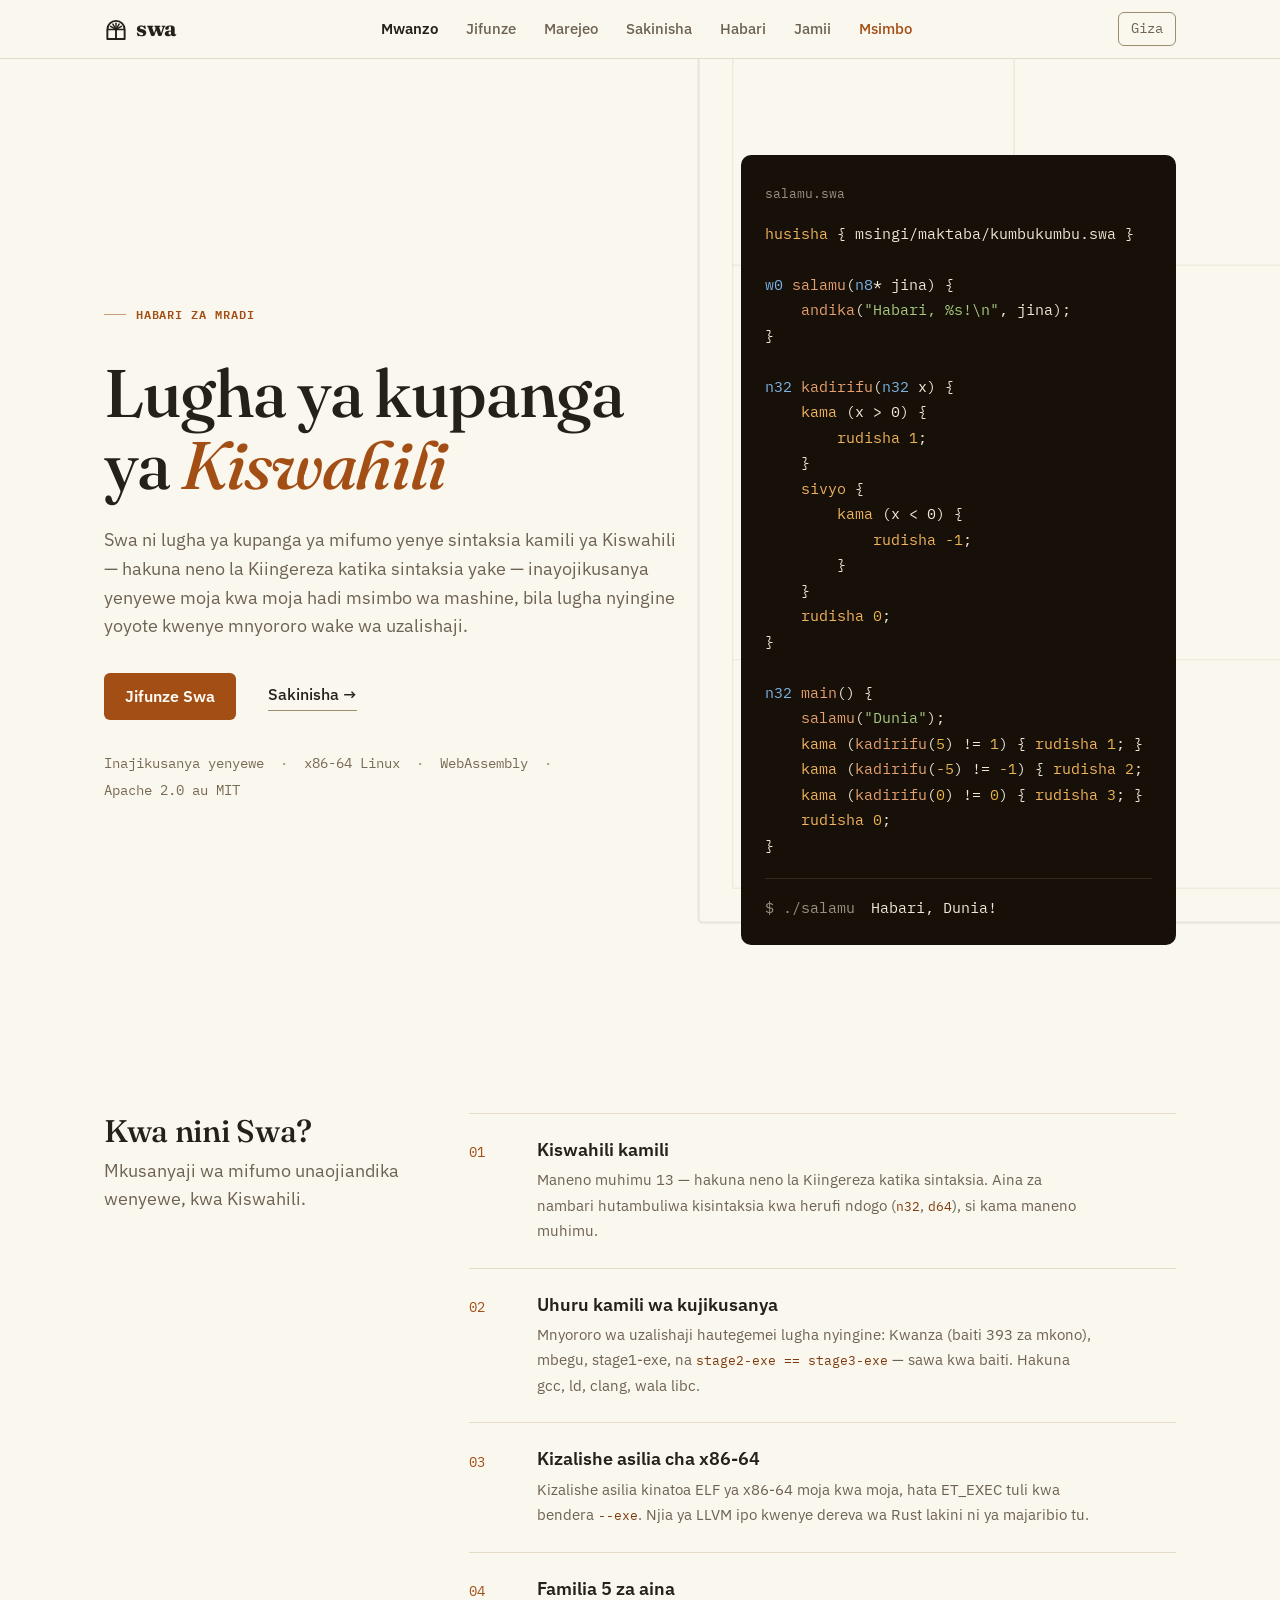
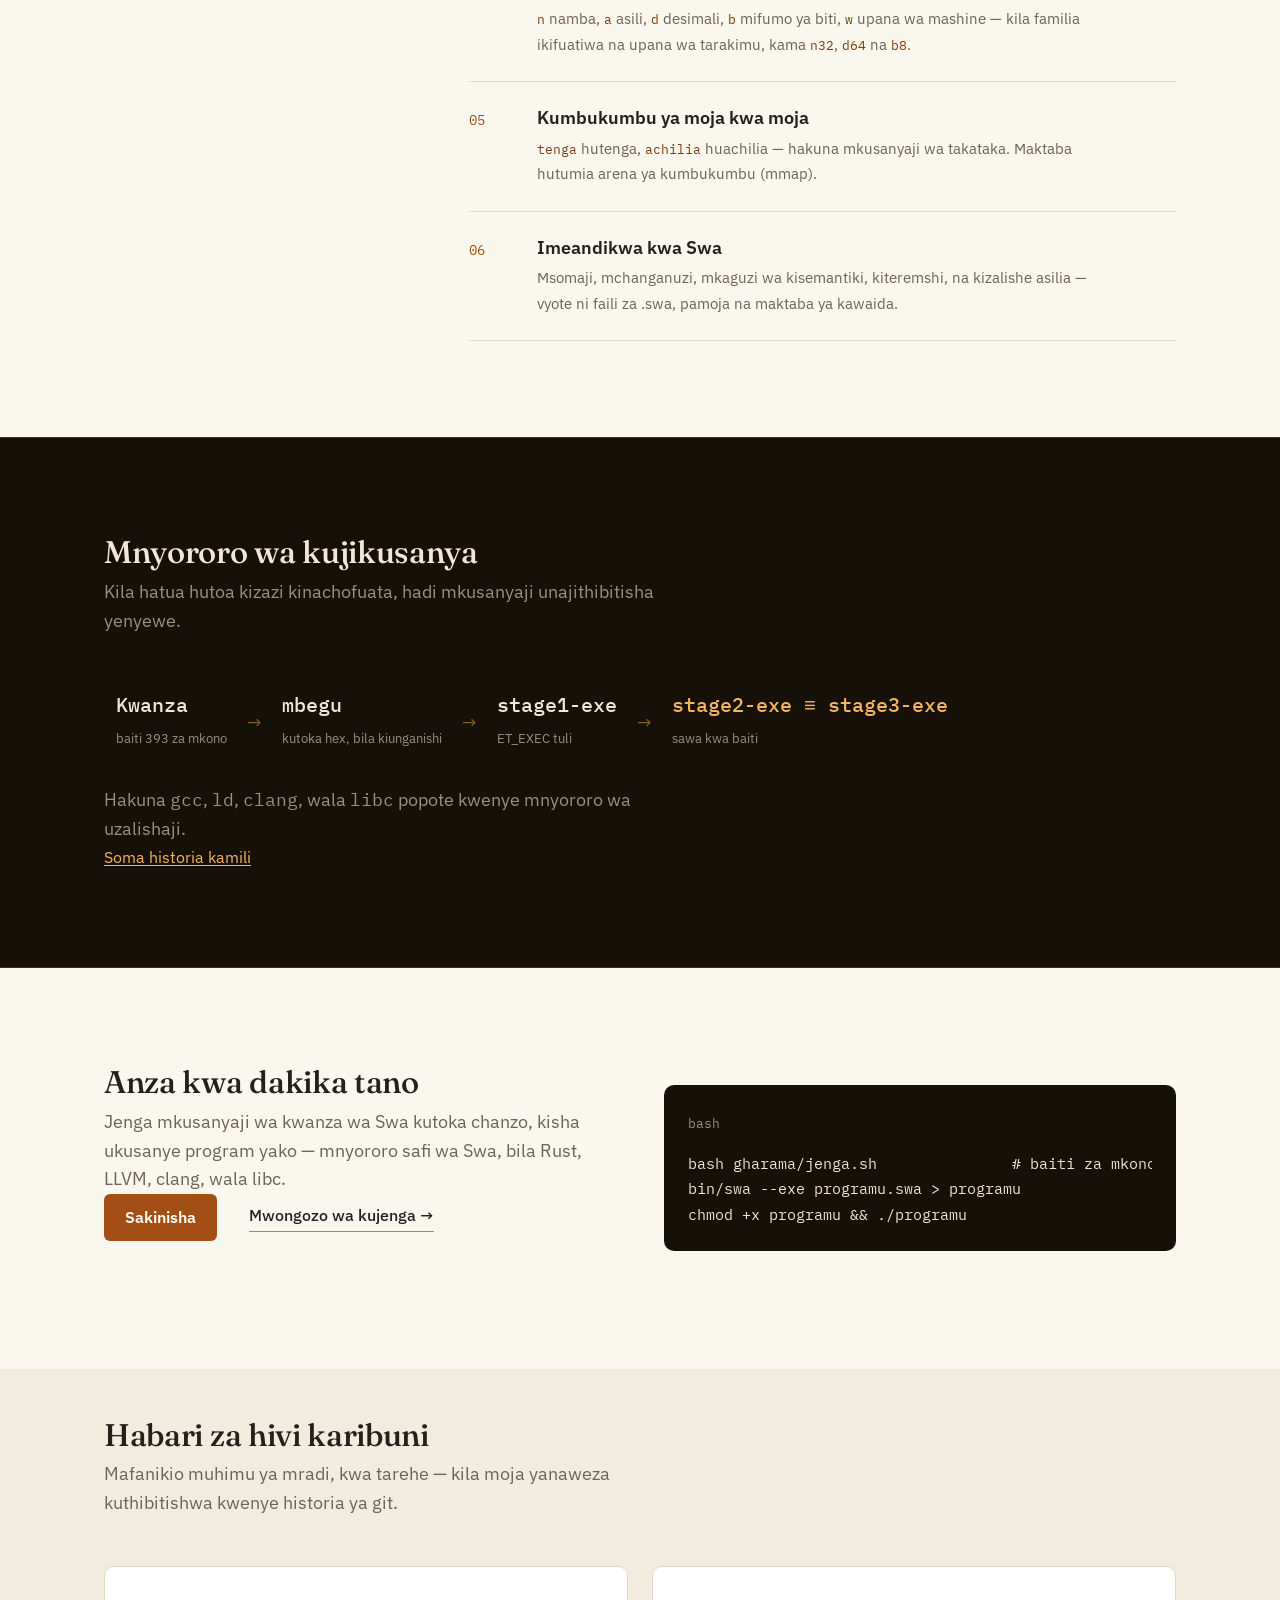
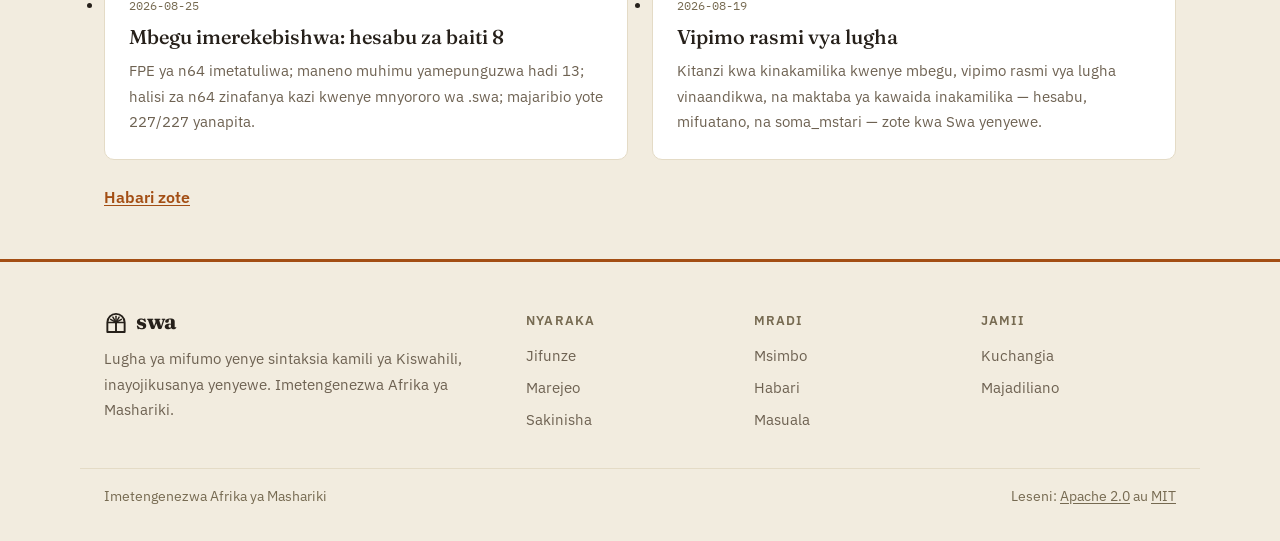
==== commit d3e32723: "maudhui: ukurasa wa mbele na habari bila toleo la uongo Ukurasa wa mbele ulitangaza "Toleo 1.0 limew" ====
--- a/index.html
+++ b/index.html
@@ -4,11 +4,11 @@
   <meta charset="UTF-8">
   <meta name="viewport" content="width=device-width, initial-scale=1.0">
   <title>Swa — Lugha ya Kupanga ya Kiswahili</title>
-  <meta name="description" content="Swa ni lugha ya kupanga ya mifumo yenye sintaksia kamili ya Kiswahili, inayojikusanya yenyewe hadi msimbo wa mashine. Toleo 1.0 limewasili: majaribio 227/227, mnyororo wa Swa 104/104.">
+  <meta name="description" content="Swa ni lugha ya kupanga ya mifumo yenye sintaksia kamili ya Kiswahili, inayojikusanya yenyewe hadi msimbo wa mashine. x86-64 Linux na WebAssembly.">
   <link rel="icon" type="image/svg+xml" href="favicon.svg">
   <link rel="canonical" href="https://lugha-swa.github.io/">
   <meta property="og:title" content="Swa — Lugha ya Kupanga ya Kiswahili">
-  <meta property="og:description" content="Swa ni lugha ya kupanga ya mifumo yenye sintaksia kamili ya Kiswahili, inayojikusanya yenyewe hadi msimbo wa mashine. Toleo 1.0: majaribio 227/227, x86-64 Linux.">
+  <meta property="og:description" content="Swa ni lugha ya kupanga ya mifumo yenye sintaksia kamili ya Kiswahili, inayojikusanya yenyewe hadi msimbo wa mashine. x86-64 Linux na WebAssembly.">
   <meta property="og:type" content="website">
   <meta property="og:url" content="https://lugha-swa.github.io/">
   <meta property="og:image" content="https://lugha-swa.github.io/favicon.svg">
@@ -79,7 +79,7 @@
       </svg>
       <div class="hero-grid">
         <div>
-          <a class="eyebrow" href="habari.html">Toleo 1.0 limewasili</a>
+          <a class="eyebrow" href="habari.html">Habari za mradi</a>
           <h1 class="hero-title">Lugha ya kupanga ya <span class="accent">Kiswahili</span></h1>
           <p class="hero-lede">
             Swa ni lugha ya kupanga ya mifumo yenye sintaksia kamili ya Kiswahili —
@@ -92,10 +92,9 @@
             <a class="kiungo-pembeni" href="sakinisha.html">Sakinisha →</a>
           </div>
           <div class="hero-stats">
-            <span>Toleo 1.0</span>
-            <span>Majaribio 227/227</span>
-            <span>Mnyororo wa Swa 104/104</span>
+            <span>Inajikusanya yenyewe</span>
             <span>x86-64 Linux</span>
+            <span>WebAssembly</span>
             <span>Apache 2.0 au MIT</span>
           </div>
         </div>
@@ -253,8 +252,8 @@
           </li>
           <li class="post">
             <time class="post-date" datetime="2026-08-19">2026-08-19</time>
-            <h2><a href="habari.html">Toleo v1.0.0 limewasili</a></h2>
-            <p>Lebo ya git v1.0.0 imewekwa na maktaba ya kawaida imekamilika — hesabu, mifuatano, na soma_mstari — zote kwa Swa yenyewe.</p>
+            <h2><a href="habari.html">Vipimo rasmi vya lugha</a></h2>
+            <p>Kitanzi kwa kinakamilika kwenye mbegu, vipimo rasmi vya lugha vinaandikwa, na maktaba ya kawaida inakamilika — hesabu, mifuatano, na soma_mstari — zote kwa Swa yenyewe.</p>
           </li>
         </ul>
         <a class="news-more" href="habari.html">Habari zote</a>
@@ -289,7 +288,7 @@
       </nav>
     </div>
     <div class="footer-bottom">
-      <span>Toleo 1.0 — Imetengenezwa Afrika ya Mashariki</span>
+      <span>Imetengenezwa Afrika ya Mashariki</span>
       <span>Leseni: <a href="https://github.com/lugha-swa/swa/blob/main/LICENSE-APACHE">Apache 2.0</a> au <a href="https://github.com/lugha-swa/swa/blob/main/LICENSE-MIT">MIT</a></span>
     </div>
   </footer>
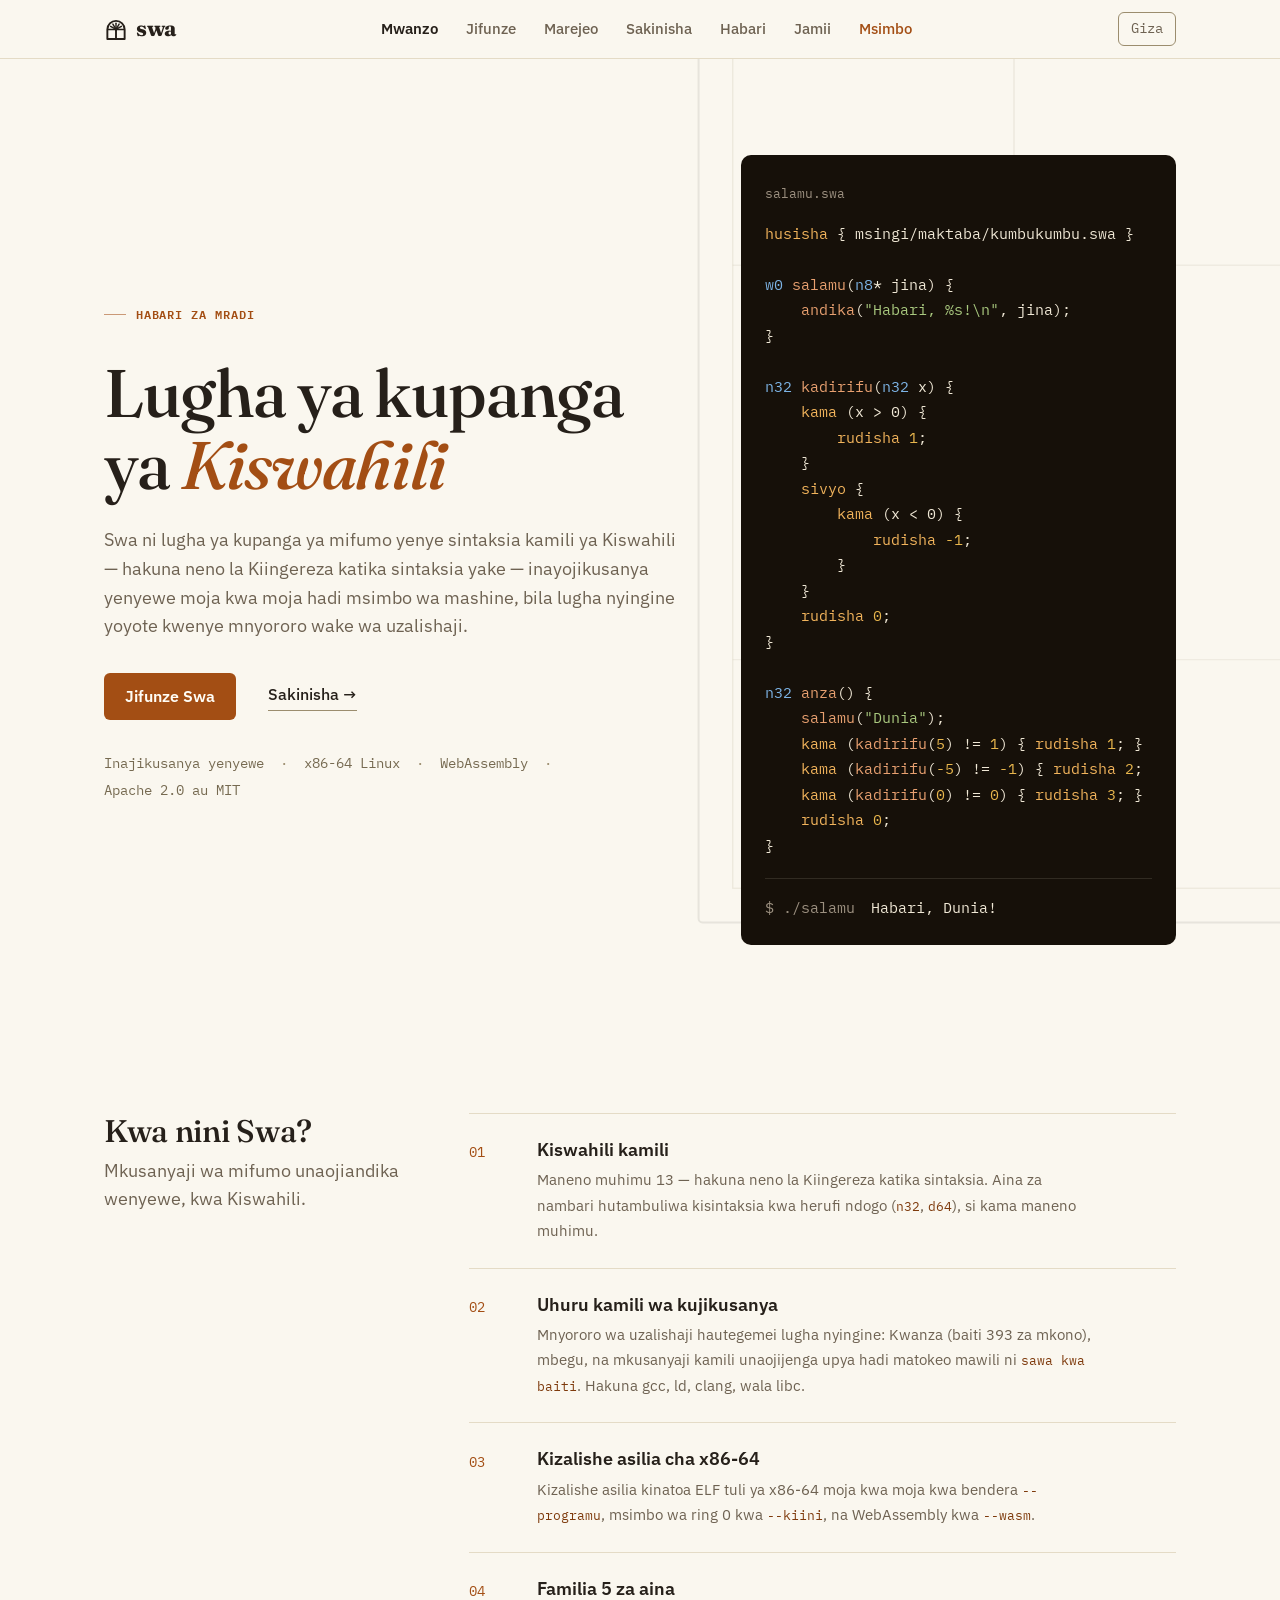
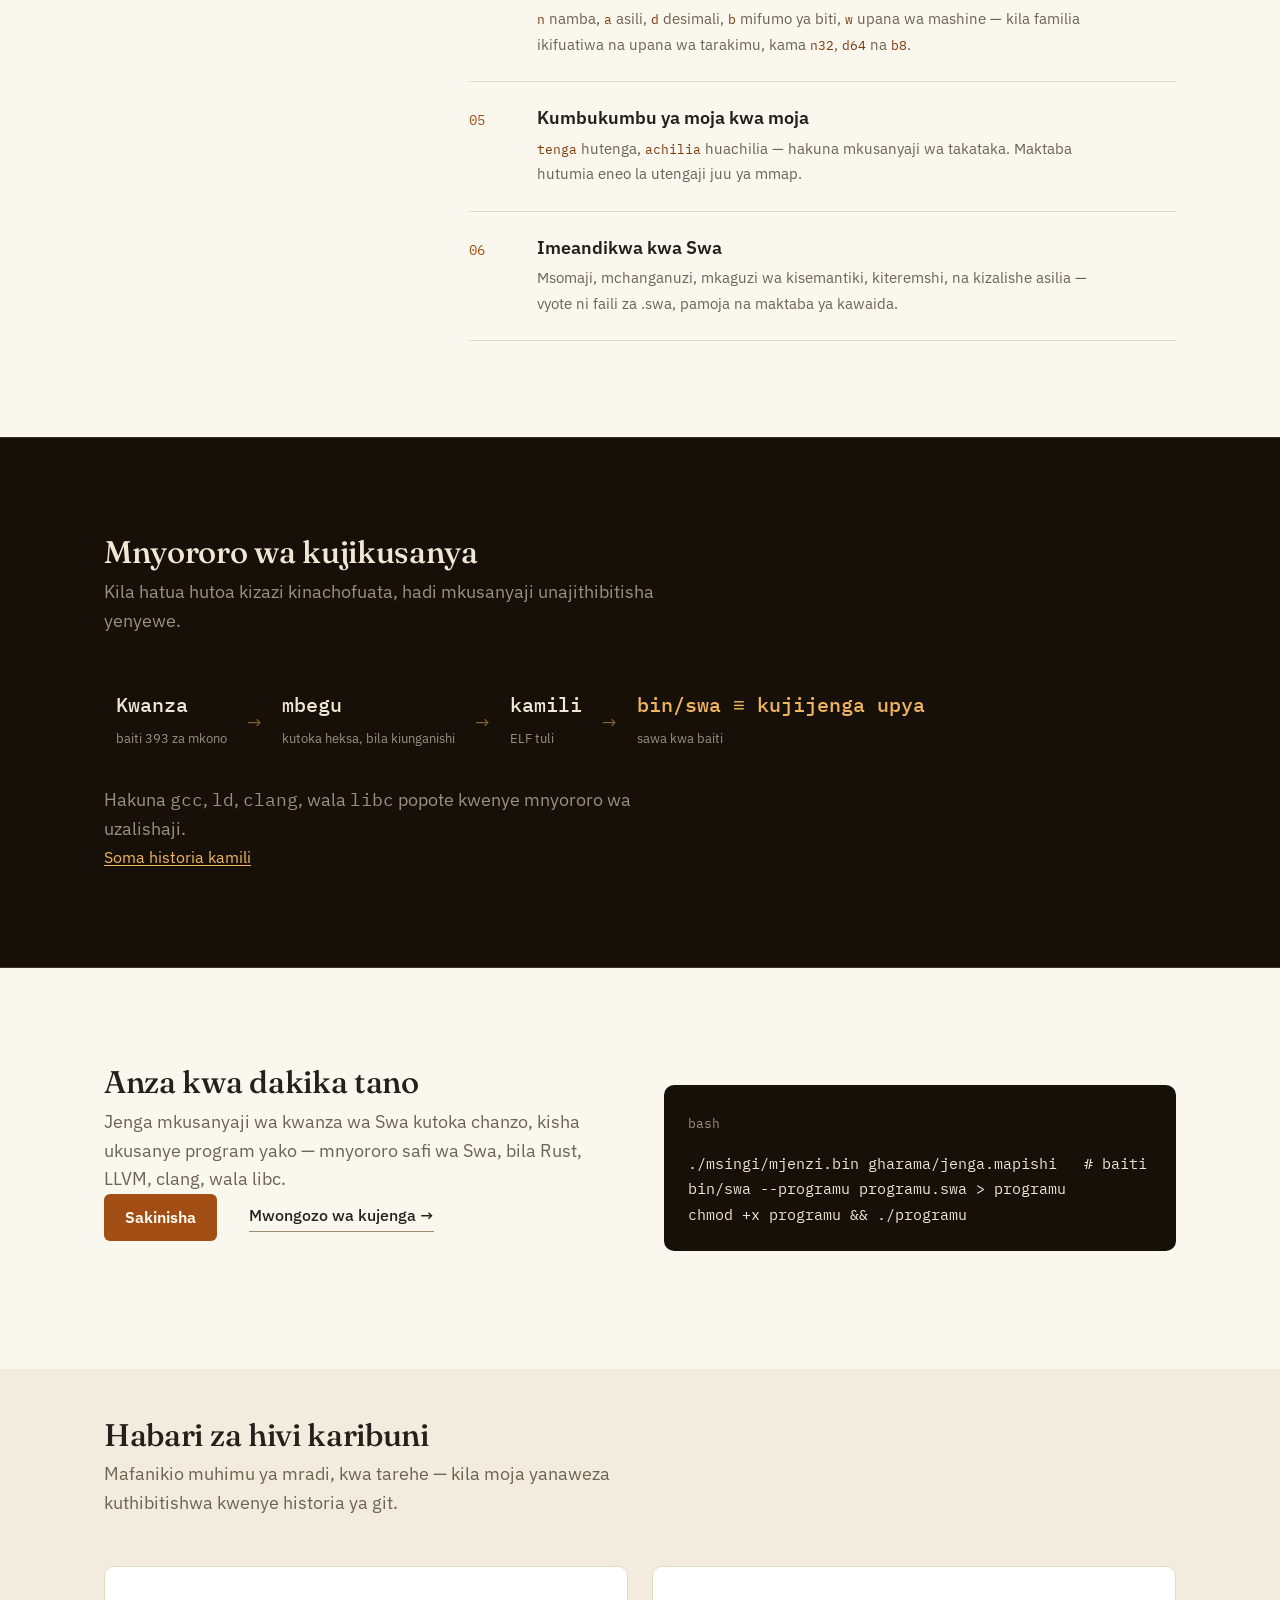
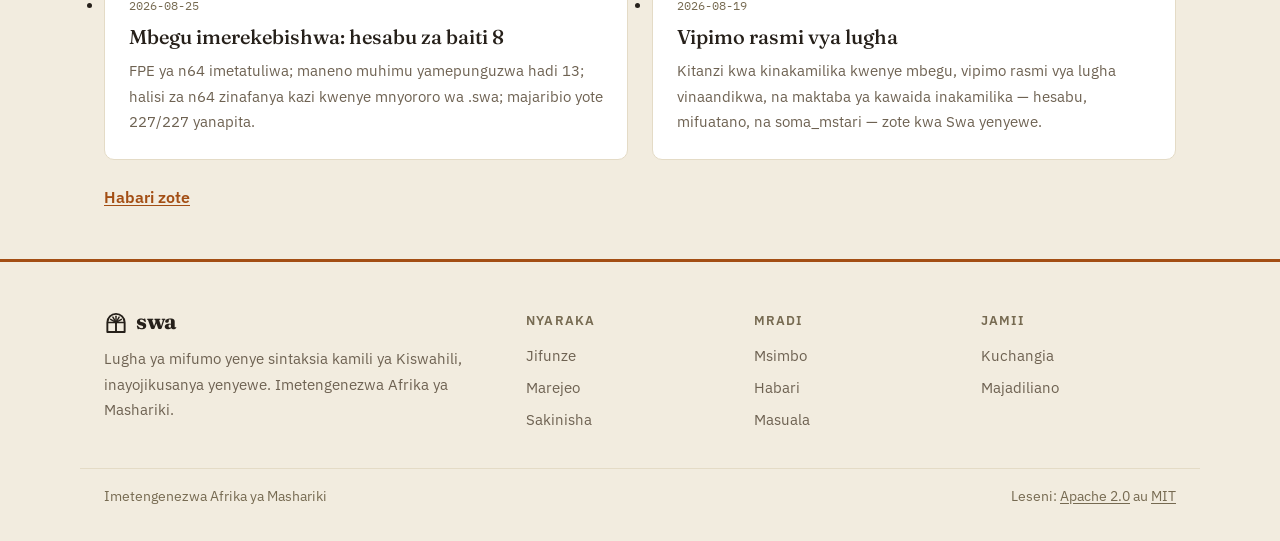
==== commit 60cbcbeb: "maudhui: tovuti ifundishe lugha ilivyo sasa Mifano yote 14 ya Swa kwenye tovuti ilikuwa haikusanyiki" ====
--- a/index.html
+++ b/index.html
@@ -121,7 +121,7 @@
     <span class="tok-kw">rudisha</span> <span class="tok-num">0</span>;
 }
 
-<span class="tok-type">n32</span> <span class="tok-fn">main</span>() {
+<span class="tok-type">n32</span> <span class="tok-fn">anza</span>() {
     <span class="tok-fn">salamu</span>(<span class="tok-str">"Dunia"</span>);
     <span class="tok-kw">kama</span> (<span class="tok-fn">kadirifu</span>(<span class="tok-num">5</span>) != <span class="tok-num">1</span>) { <span class="tok-kw">rudisha</span> <span class="tok-num">1</span>; }
     <span class="tok-kw">kama</span> (<span class="tok-fn">kadirifu</span>(<span class="tok-num">-5</span>) != <span class="tok-num">-1</span>) { <span class="tok-kw">rudisha</span> <span class="tok-num">2</span>; }
@@ -155,14 +155,14 @@
             <span class="sifa-namba" aria-hidden="true">02</span>
             <div>
               <h3>Uhuru kamili wa kujikusanya</h3>
-              <p>Mnyororo wa uzalishaji hautegemei lugha nyingine: Kwanza (baiti 393 za mkono), mbegu, stage1-exe, na <code>stage2-exe == stage3-exe</code> — sawa kwa baiti. Hakuna gcc, ld, clang, wala libc.</p>
+              <p>Mnyororo wa uzalishaji hautegemei lugha nyingine: Kwanza (baiti 393 za mkono), mbegu, na mkusanyaji kamili unaojijenga upya hadi matokeo mawili ni <code>sawa kwa baiti</code>. Hakuna gcc, ld, clang, wala libc.</p>
             </div>
           </li>
           <li class="sifa-mstari">
             <span class="sifa-namba" aria-hidden="true">03</span>
             <div>
               <h3>Kizalishe asilia cha x86-64</h3>
-              <p>Kizalishe asilia kinatoa ELF ya x86-64 moja kwa moja, hata ET_EXEC tuli kwa bendera <code>--exe</code>. Njia ya LLVM ipo kwenye dereva wa Rust lakini ni ya majaribio tu.</p>
+              <p>Kizalishe asilia kinatoa ELF tuli ya x86-64 moja kwa moja kwa bendera <code>--programu</code>, msimbo wa ring 0 kwa <code>--kiini</code>, na WebAssembly kwa <code>--wasm</code>.</p>
             </div>
           </li>
           <li class="sifa-mstari">
@@ -176,7 +176,7 @@
             <span class="sifa-namba" aria-hidden="true">05</span>
             <div>
               <h3>Kumbukumbu ya moja kwa moja</h3>
-              <p><code>tenga</code> hutenga, <code>achilia</code> huachilia — hakuna mkusanyaji wa takataka. Maktaba hutumia arena ya kumbukumbu (mmap).</p>
+              <p><code>tenga</code> hutenga, <code>achilia</code> huachilia — hakuna mkusanyaji wa takataka. Maktaba hutumia eneo la utengaji juu ya mmap.</p>
             </div>
           </li>
           <li class="sifa-mstari">
@@ -200,11 +200,11 @@
         <ol class="mtiririko" aria-label="Mnyororo wa kujikusanya">
           <li class="hatua-kipengele"><code>Kwanza</code><span>baiti 393 za mkono</span></li>
           <li class="mtiririko-kiungo" aria-hidden="true">→</li>
-          <li class="hatua-kipengele"><code>mbegu</code><span>kutoka hex, bila kiunganishi</span></li>
+          <li class="hatua-kipengele"><code>mbegu</code><span>kutoka heksa, bila kiunganishi</span></li>
           <li class="mtiririko-kiungo" aria-hidden="true">→</li>
-          <li class="hatua-kipengele"><code>stage1-exe</code><span>ET_EXEC tuli</span></li>
+          <li class="hatua-kipengele"><code>kamili</code><span>ELF tuli</span></li>
           <li class="mtiririko-kiungo" aria-hidden="true">→</li>
-          <li class="hatua-kipengele hatua-thibitisho"><code>stage2-exe ≡ stage3-exe</code><span>sawa kwa baiti</span></li>
+          <li class="hatua-kipengele hatua-thibitisho"><code>bin/swa ≡ kujijenga upya</code><span>sawa kwa baiti</span></li>
         </ol>
         <p class="section-sub">Hakuna <code>gcc</code>, <code>ld</code>, <code>clang</code>, wala <code>libc</code> popote kwenye mnyororo wa uzalishaji.</p>
         <p><a href="habari.html">Soma historia kamili</a></p>
@@ -230,8 +230,8 @@
             <span class="codeblock-fname">bash</span>
             <button class="codeblock-copy" type="button">Nakili</button>
           </figcaption>
-          <pre><code>bash gharama/jenga.sh               # baiti za mkono -&gt; mbegu -&gt; stage1 -&gt; bin/swa
-bin/swa --exe programu.swa &gt; programu
+          <pre><code>./msingi/mjenzi.bin gharama/jenga.mapishi   # baiti 393 -&gt; kusanyiko -&gt; mbegu -&gt; bin/swa
+bin/swa --programu programu.swa &gt; programu
 chmod +x programu &amp;&amp; ./programu</code></pre>
         </figure>
       </div>
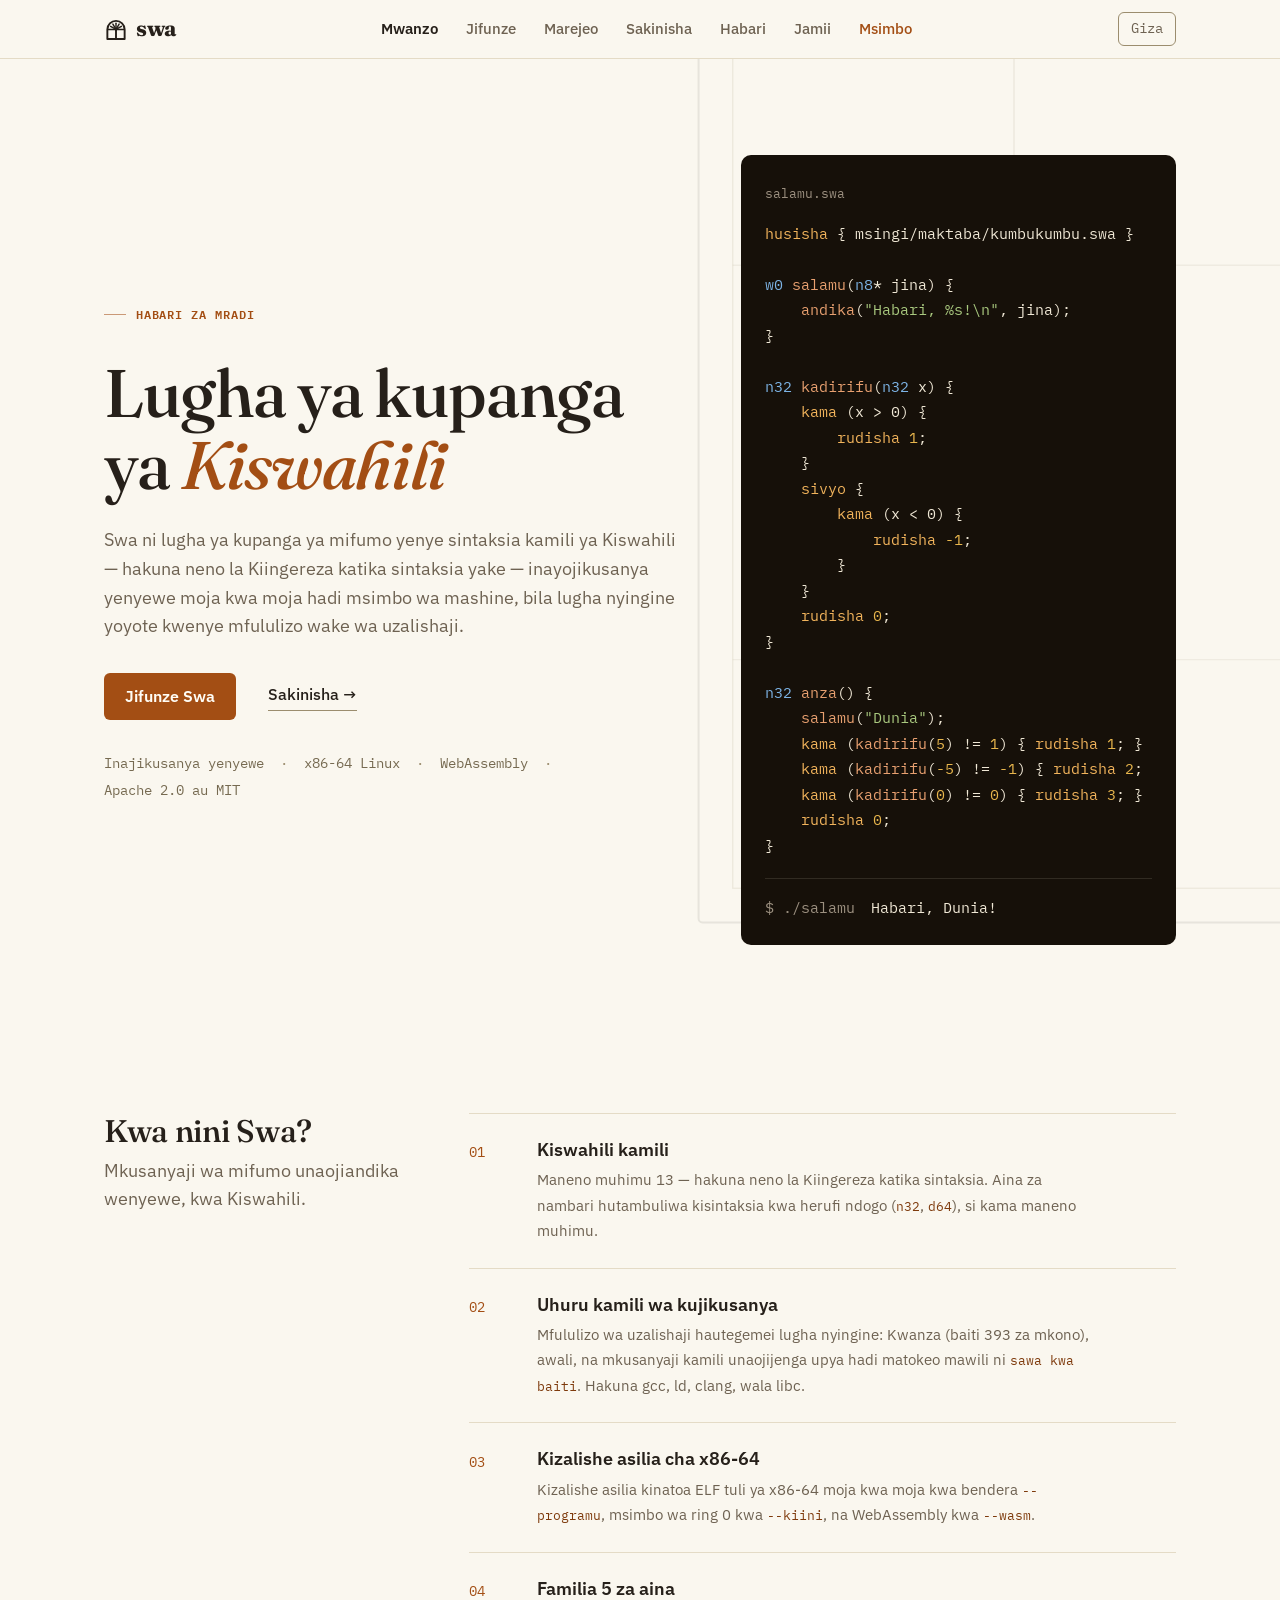
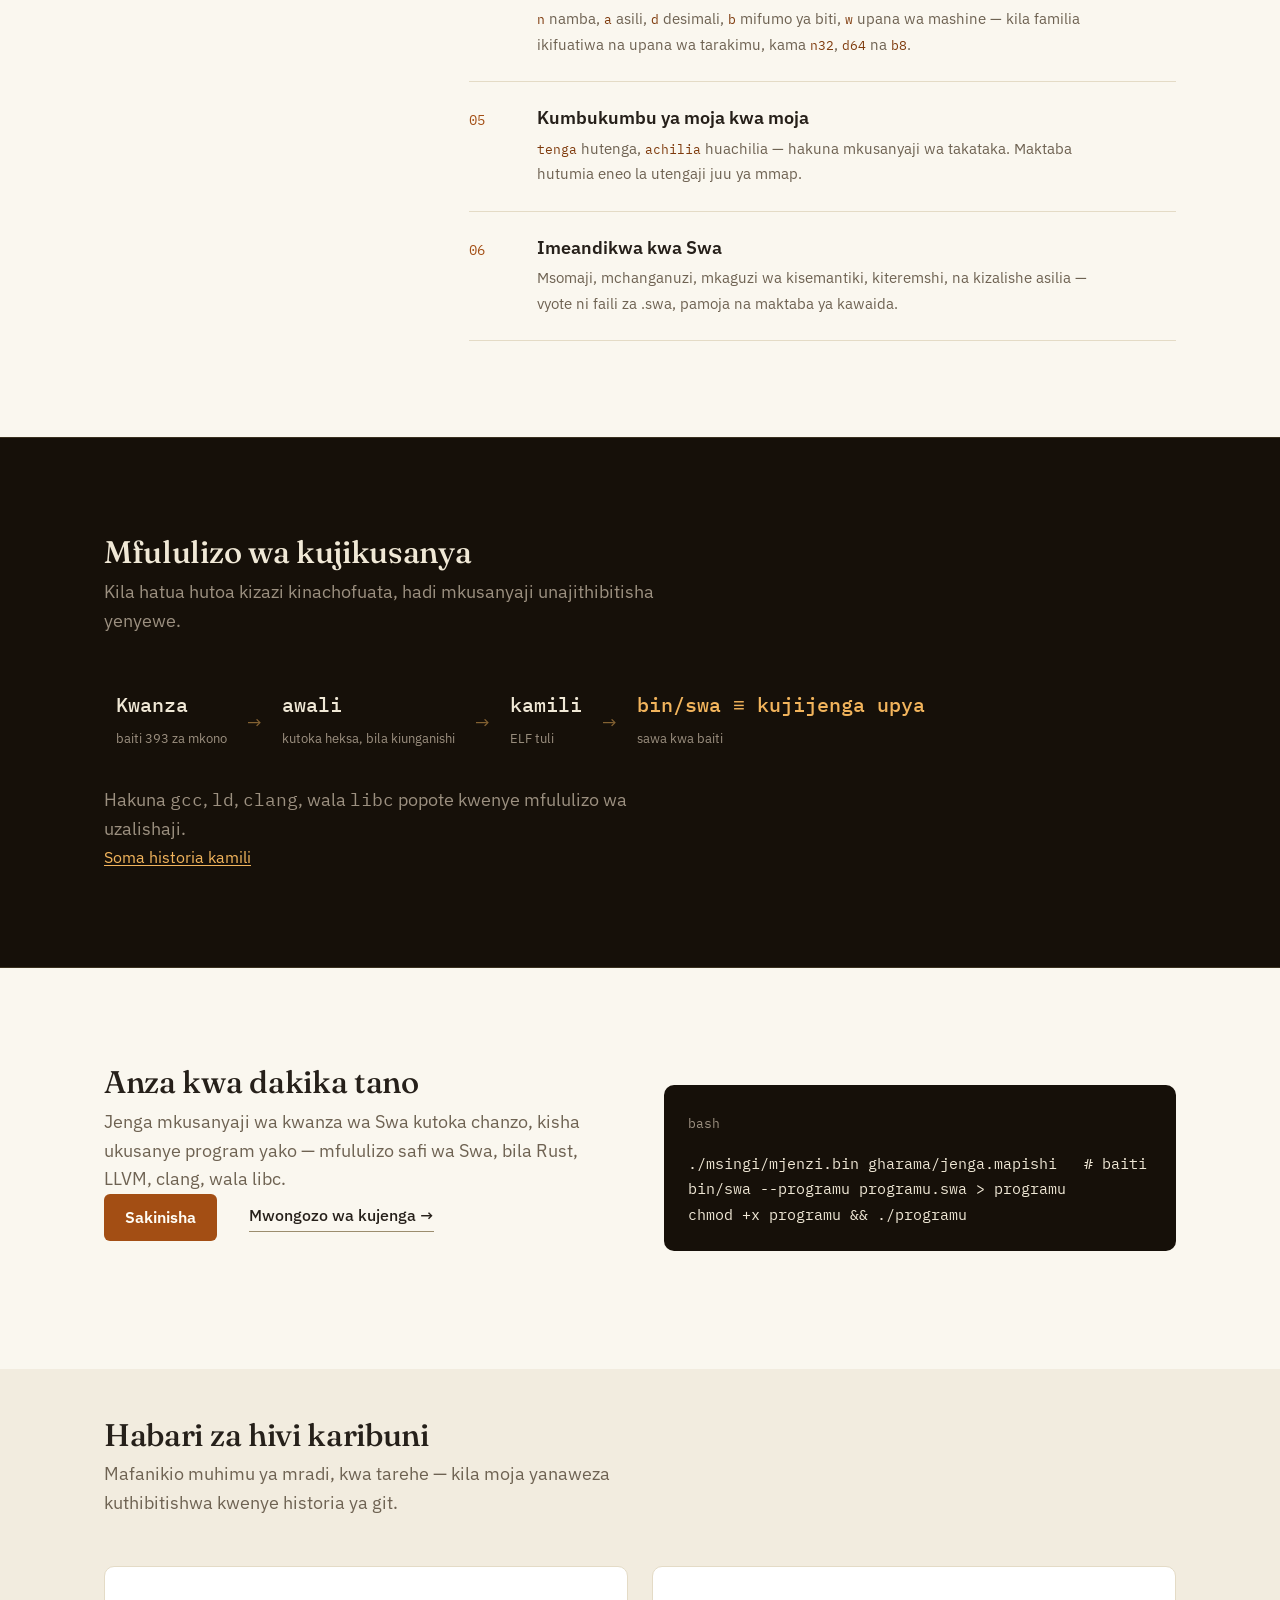
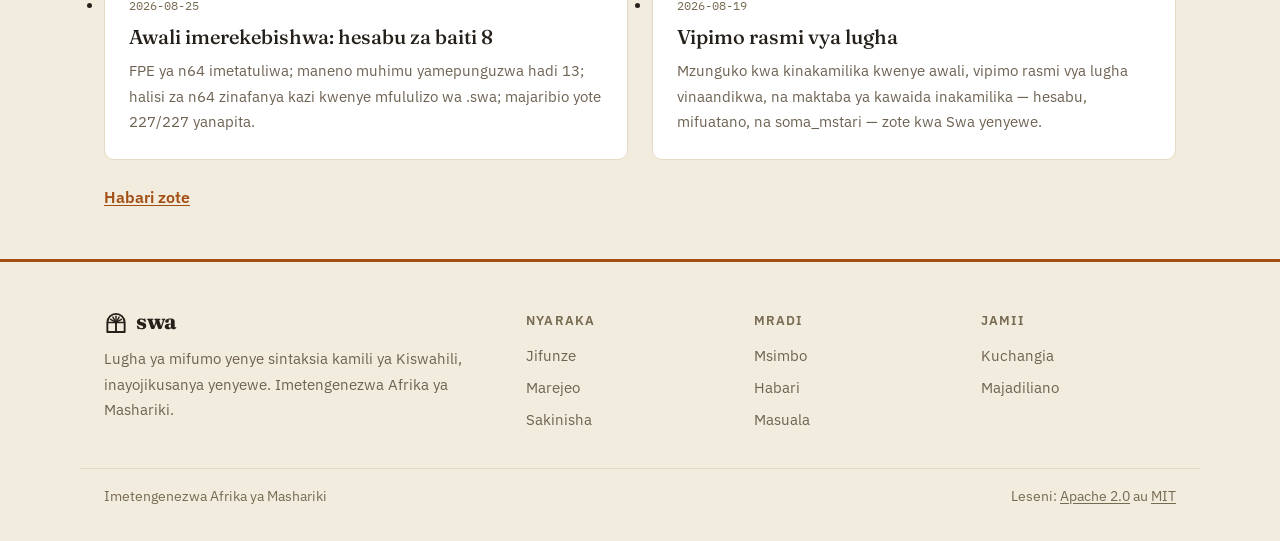
==== commit a70505f7: "maudhui: majina ya sasa ya Swa -- awali, mzunguko, mfululizo, chanzo cha uaminifu Tovuti bado ilitum" ====
--- a/index.html
+++ b/index.html
@@ -85,7 +85,7 @@
             Swa ni lugha ya kupanga ya mifumo yenye sintaksia kamili ya Kiswahili —
             hakuna neno la Kiingereza katika sintaksia yake — inayojikusanya yenyewe
             moja kwa moja hadi msimbo wa mashine, bila lugha nyingine yoyote kwenye
-            mnyororo wake wa uzalishaji.
+            mfululizo wake wa uzalishaji.
           </p>
           <div class="hero-cta">
             <a class="btn btn-primary" href="jifunze.html">Jifunze Swa</a>
@@ -155,7 +155,7 @@
             <span class="sifa-namba" aria-hidden="true">02</span>
             <div>
               <h3>Uhuru kamili wa kujikusanya</h3>
-              <p>Mnyororo wa uzalishaji hautegemei lugha nyingine: Kwanza (baiti 393 za mkono), mbegu, na mkusanyaji kamili unaojijenga upya hadi matokeo mawili ni <code>sawa kwa baiti</code>. Hakuna gcc, ld, clang, wala libc.</p>
+              <p>Mfululizo wa uzalishaji hautegemei lugha nyingine: Kwanza (baiti 393 za mkono), awali, na mkusanyaji kamili unaojijenga upya hadi matokeo mawili ni <code>sawa kwa baiti</code>. Hakuna gcc, ld, clang, wala libc.</p>
             </div>
           </li>
           <li class="sifa-mstari">
@@ -190,23 +190,23 @@
       </div>
     </section>
 
-    <!-- ===================== MNYORORO WA KUJIKUSANYA ===================== -->
+    <!-- ===================== MFULULIZO WA KUJIKUSANYA ===================== -->
     <section class="band">
       <div class="wrap taa-onekana">
         <div class="section-head">
-          <h2 class="section-title">Mnyororo wa kujikusanya</h2>
+          <h2 class="section-title">Mfululizo wa kujikusanya</h2>
           <p class="section-sub">Kila hatua hutoa kizazi kinachofuata, hadi mkusanyaji unajithibitisha yenyewe.</p>
         </div>
-        <ol class="mtiririko" aria-label="Mnyororo wa kujikusanya">
+        <ol class="mtiririko" aria-label="Mfululizo wa kujikusanya">
           <li class="hatua-kipengele"><code>Kwanza</code><span>baiti 393 za mkono</span></li>
           <li class="mtiririko-kiungo" aria-hidden="true">→</li>
-          <li class="hatua-kipengele"><code>mbegu</code><span>kutoka heksa, bila kiunganishi</span></li>
+          <li class="hatua-kipengele"><code>awali</code><span>kutoka heksa, bila kiunganishi</span></li>
           <li class="mtiririko-kiungo" aria-hidden="true">→</li>
           <li class="hatua-kipengele"><code>kamili</code><span>ELF tuli</span></li>
           <li class="mtiririko-kiungo" aria-hidden="true">→</li>
           <li class="hatua-kipengele hatua-thibitisho"><code>bin/swa ≡ kujijenga upya</code><span>sawa kwa baiti</span></li>
         </ol>
-        <p class="section-sub">Hakuna <code>gcc</code>, <code>ld</code>, <code>clang</code>, wala <code>libc</code> popote kwenye mnyororo wa uzalishaji.</p>
+        <p class="section-sub">Hakuna <code>gcc</code>, <code>ld</code>, <code>clang</code>, wala <code>libc</code> popote kwenye mfululizo wa uzalishaji.</p>
         <p><a href="habari.html">Soma historia kamili</a></p>
       </div>
     </section>
@@ -218,7 +218,7 @@
           <h2 class="section-title">Anza kwa dakika tano</h2>
           <p class="section-sub">
             Jenga mkusanyaji wa kwanza wa Swa kutoka chanzo, kisha ukusanye program
-            yako — mnyororo safi wa Swa, bila Rust, LLVM, clang, wala libc.
+            yako — mfululizo safi wa Swa, bila Rust, LLVM, clang, wala libc.
           </p>
           <div class="hero-cta">
             <a class="btn btn-primary" href="sakinisha.html">Sakinisha</a>
@@ -230,7 +230,7 @@
             <span class="codeblock-fname">bash</span>
             <button class="codeblock-copy" type="button">Nakili</button>
           </figcaption>
-          <pre><code>./msingi/mjenzi.bin gharama/jenga.mapishi   # baiti 393 -&gt; kusanyiko -&gt; mbegu -&gt; bin/swa
+          <pre><code>./msingi/mjenzi.bin gharama/jenga.mapishi   # baiti 393 -&gt; kusanyiko -&gt; awali -&gt; bin/swa
 bin/swa --programu programu.swa &gt; programu
 chmod +x programu &amp;&amp; ./programu</code></pre>
         </figure>
@@ -247,13 +247,13 @@
         <ul class="news-grid">
           <li class="post">
             <time class="post-date" datetime="2026-08-25">2026-08-25</time>
-            <h2><a href="habari.html">Mbegu imerekebishwa: hesabu za baiti 8</a></h2>
-            <p>FPE ya n64 imetatuliwa; maneno muhimu yamepunguzwa hadi 13; halisi za n64 zinafanya kazi kwenye mnyororo wa .swa; majaribio yote 227/227 yanapita.</p>
+            <h2><a href="habari.html">Awali imerekebishwa: hesabu za baiti 8</a></h2>
+            <p>FPE ya n64 imetatuliwa; maneno muhimu yamepunguzwa hadi 13; halisi za n64 zinafanya kazi kwenye mfululizo wa .swa; majaribio yote 227/227 yanapita.</p>
           </li>
           <li class="post">
             <time class="post-date" datetime="2026-08-19">2026-08-19</time>
             <h2><a href="habari.html">Vipimo rasmi vya lugha</a></h2>
-            <p>Kitanzi kwa kinakamilika kwenye mbegu, vipimo rasmi vya lugha vinaandikwa, na maktaba ya kawaida inakamilika — hesabu, mifuatano, na soma_mstari — zote kwa Swa yenyewe.</p>
+            <p>Mzunguko kwa kinakamilika kwenye awali, vipimo rasmi vya lugha vinaandikwa, na maktaba ya kawaida inakamilika — hesabu, mifuatano, na soma_mstari — zote kwa Swa yenyewe.</p>
           </li>
         </ul>
         <a class="news-more" href="habari.html">Habari zote</a>
--- a/style.css
+++ b/style.css
@@ -202,7 +202,7 @@
 }
 
 html,
-body { overflow-x: clip; }  /* hakuna ukanda wa mlalo kwenye mwili kamwe */
+body { overflow-x: clip; }  /* hakuna ukanda wa mlalo kwenye ukurasa kamwe */
 
 body {
   margin: 0;
@@ -326,7 +326,7 @@
   margin: 0;
 }
 
-/* Bendi ya usiku (mnyororo wa kujikusanya) — ukuta wa kisima */
+/* Bendi ya usiku (mfululizo wa kujikusanya) — ukuta wa kisima */
 .band {
   background: var(--code-bg);
   color: var(--code-ink);
@@ -726,7 +726,7 @@
 }
 
 /* ------------------------------------------------------------
-   8. Kadi za sifa, kadi za habari, mnyororo wa kujikusanya
+   8. Kadi za sifa, kadi za habari, mfululizo wa kujikusanya
    ------------------------------------------------------------ */
 .sifa-eneo {
   display: grid;
@@ -841,7 +841,7 @@
 }
 .news-more:hover { color: var(--accent-strong); }
 
-/* Mnyororo wa kujikusanya — mstari mmoja wa kimtiririko, si duara za namba */
+/* Mfululizo wa kujikusanya — mstari mmoja wa kimtiririko, si duara za namba */
 .mtiririko {
   display: flex;
   flex-wrap: wrap;
